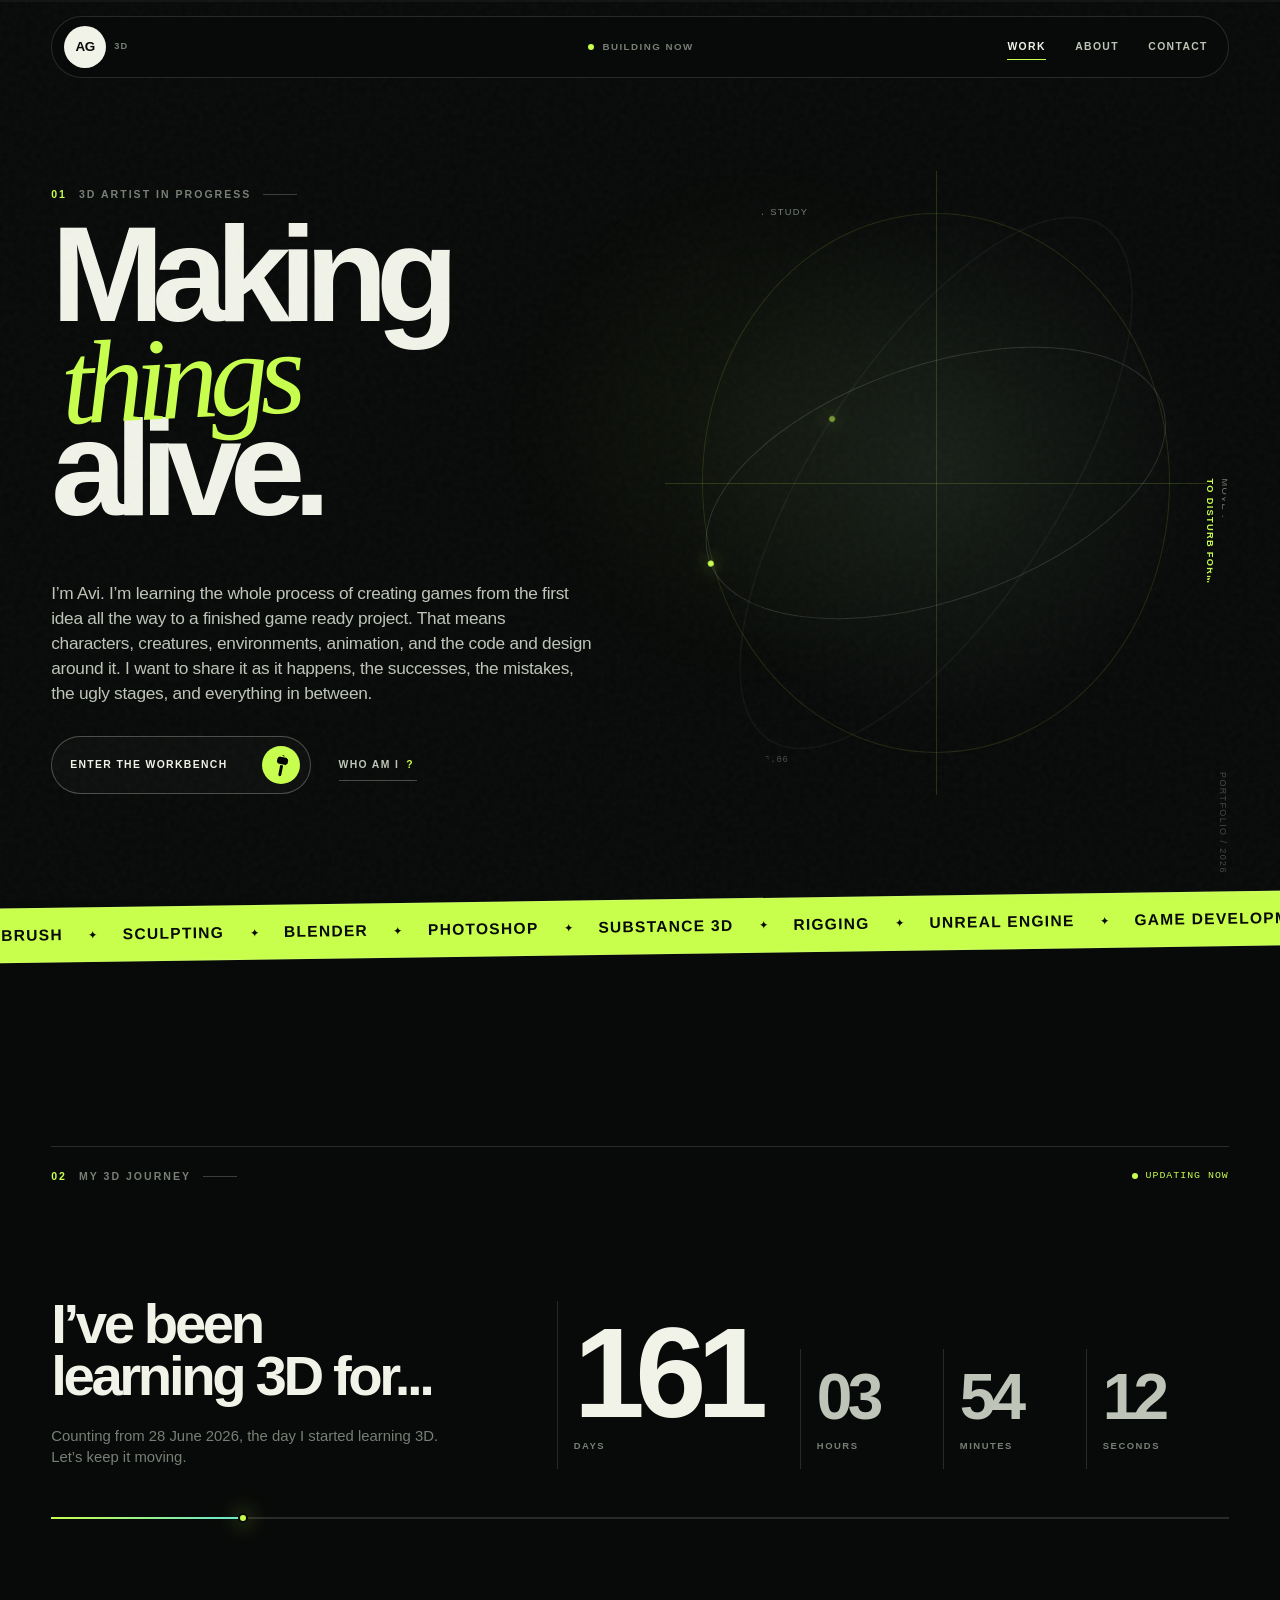
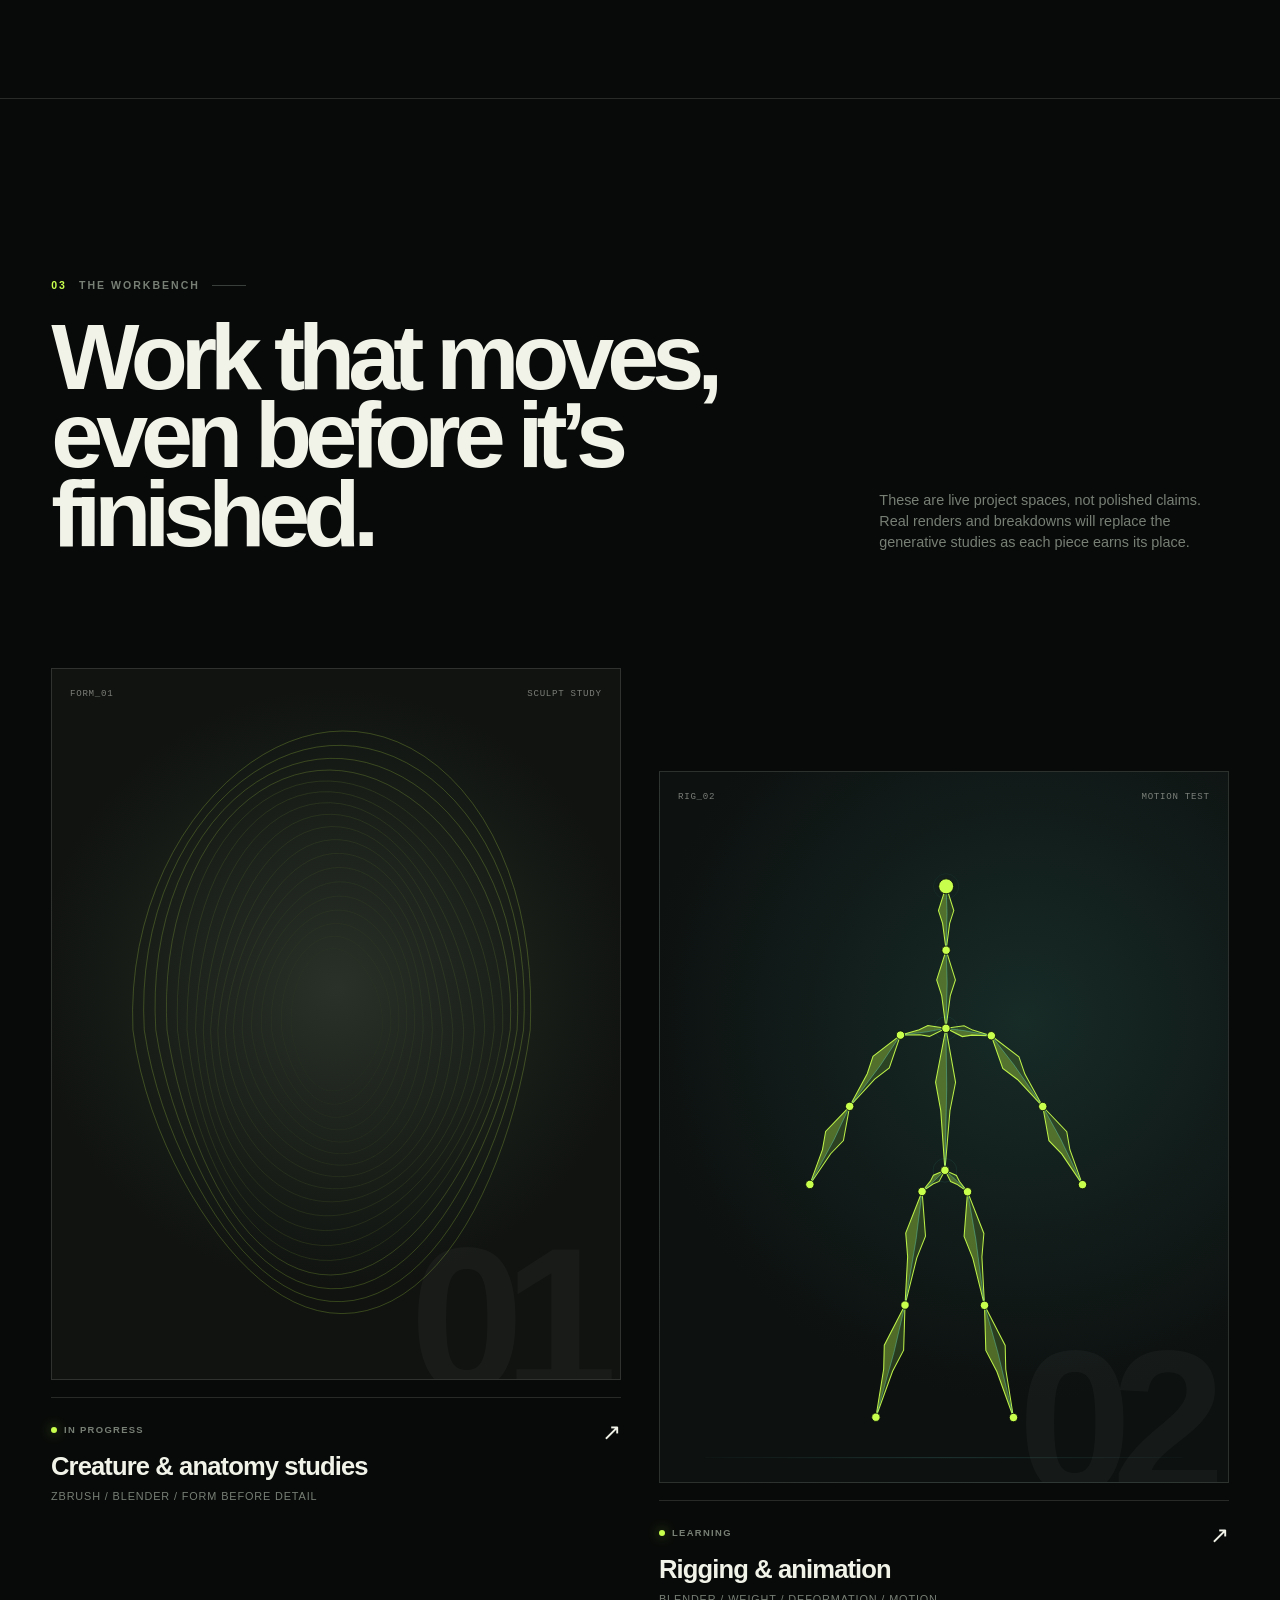
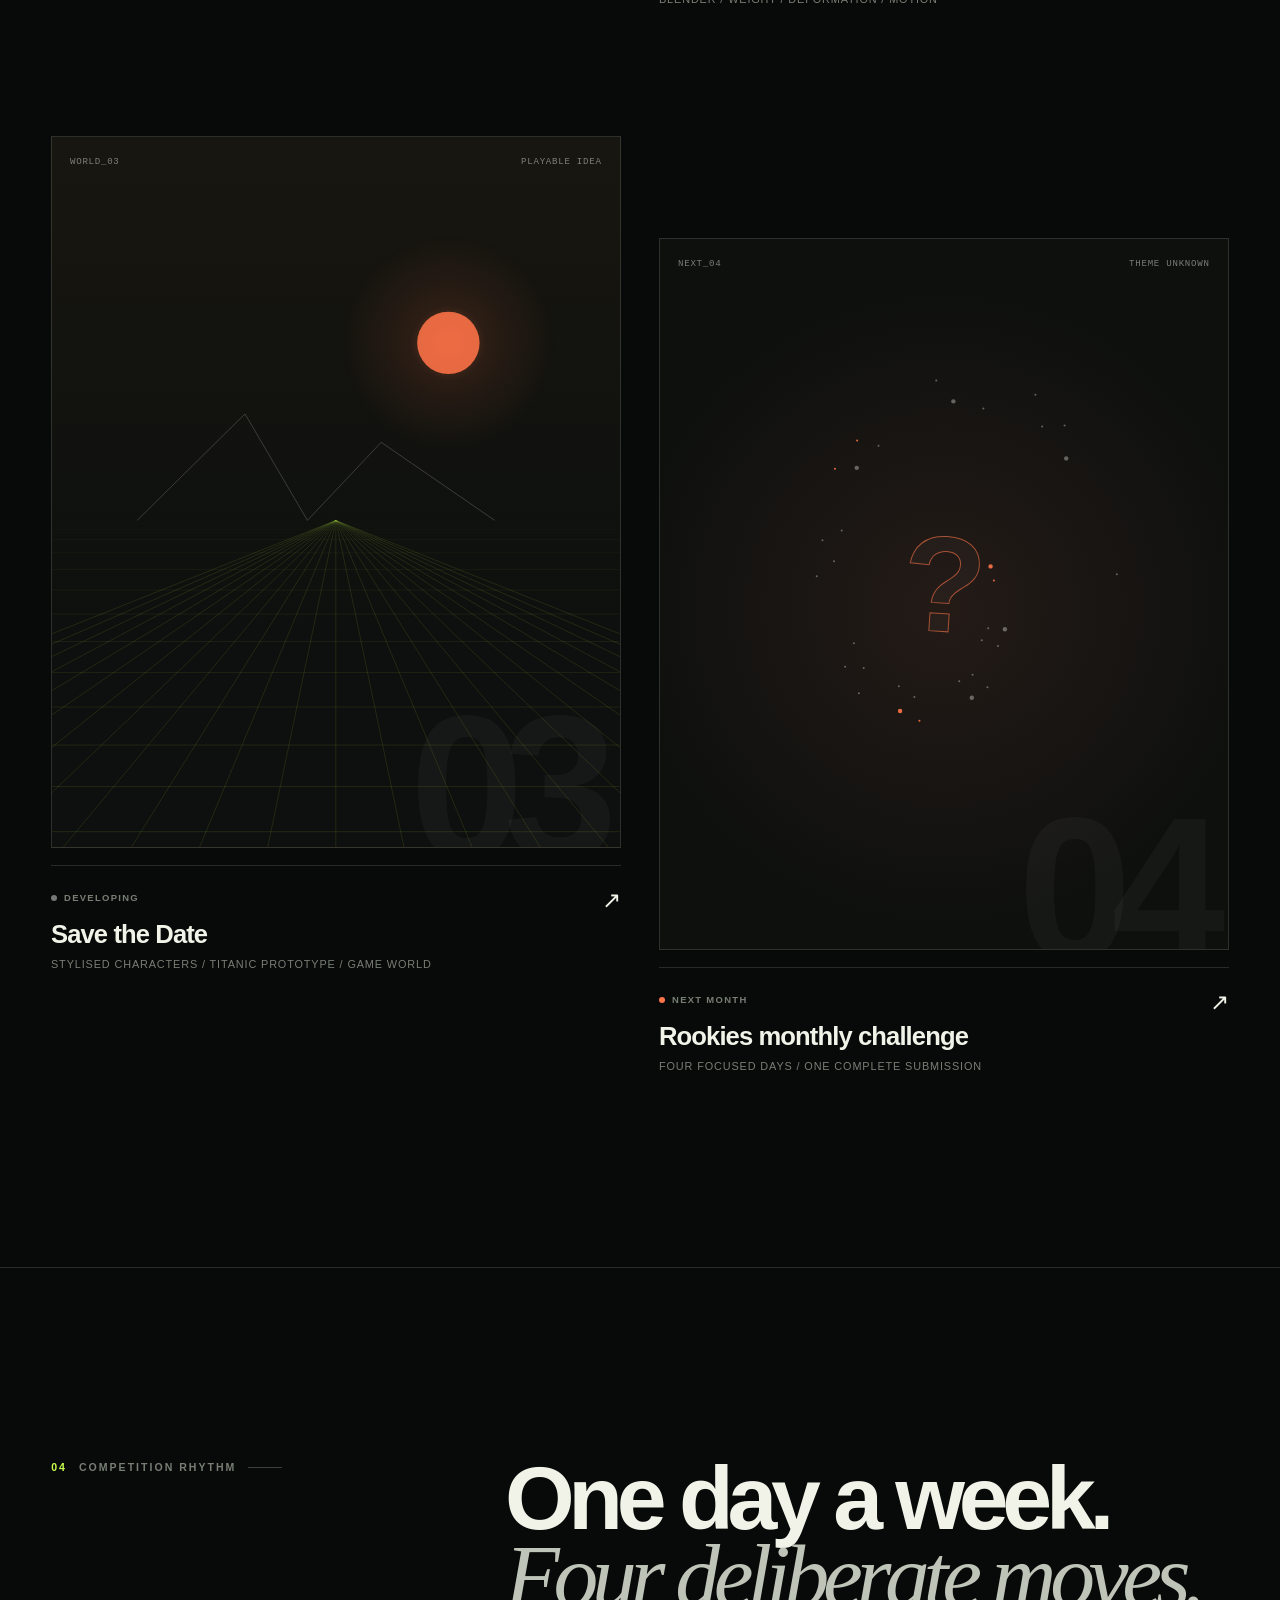
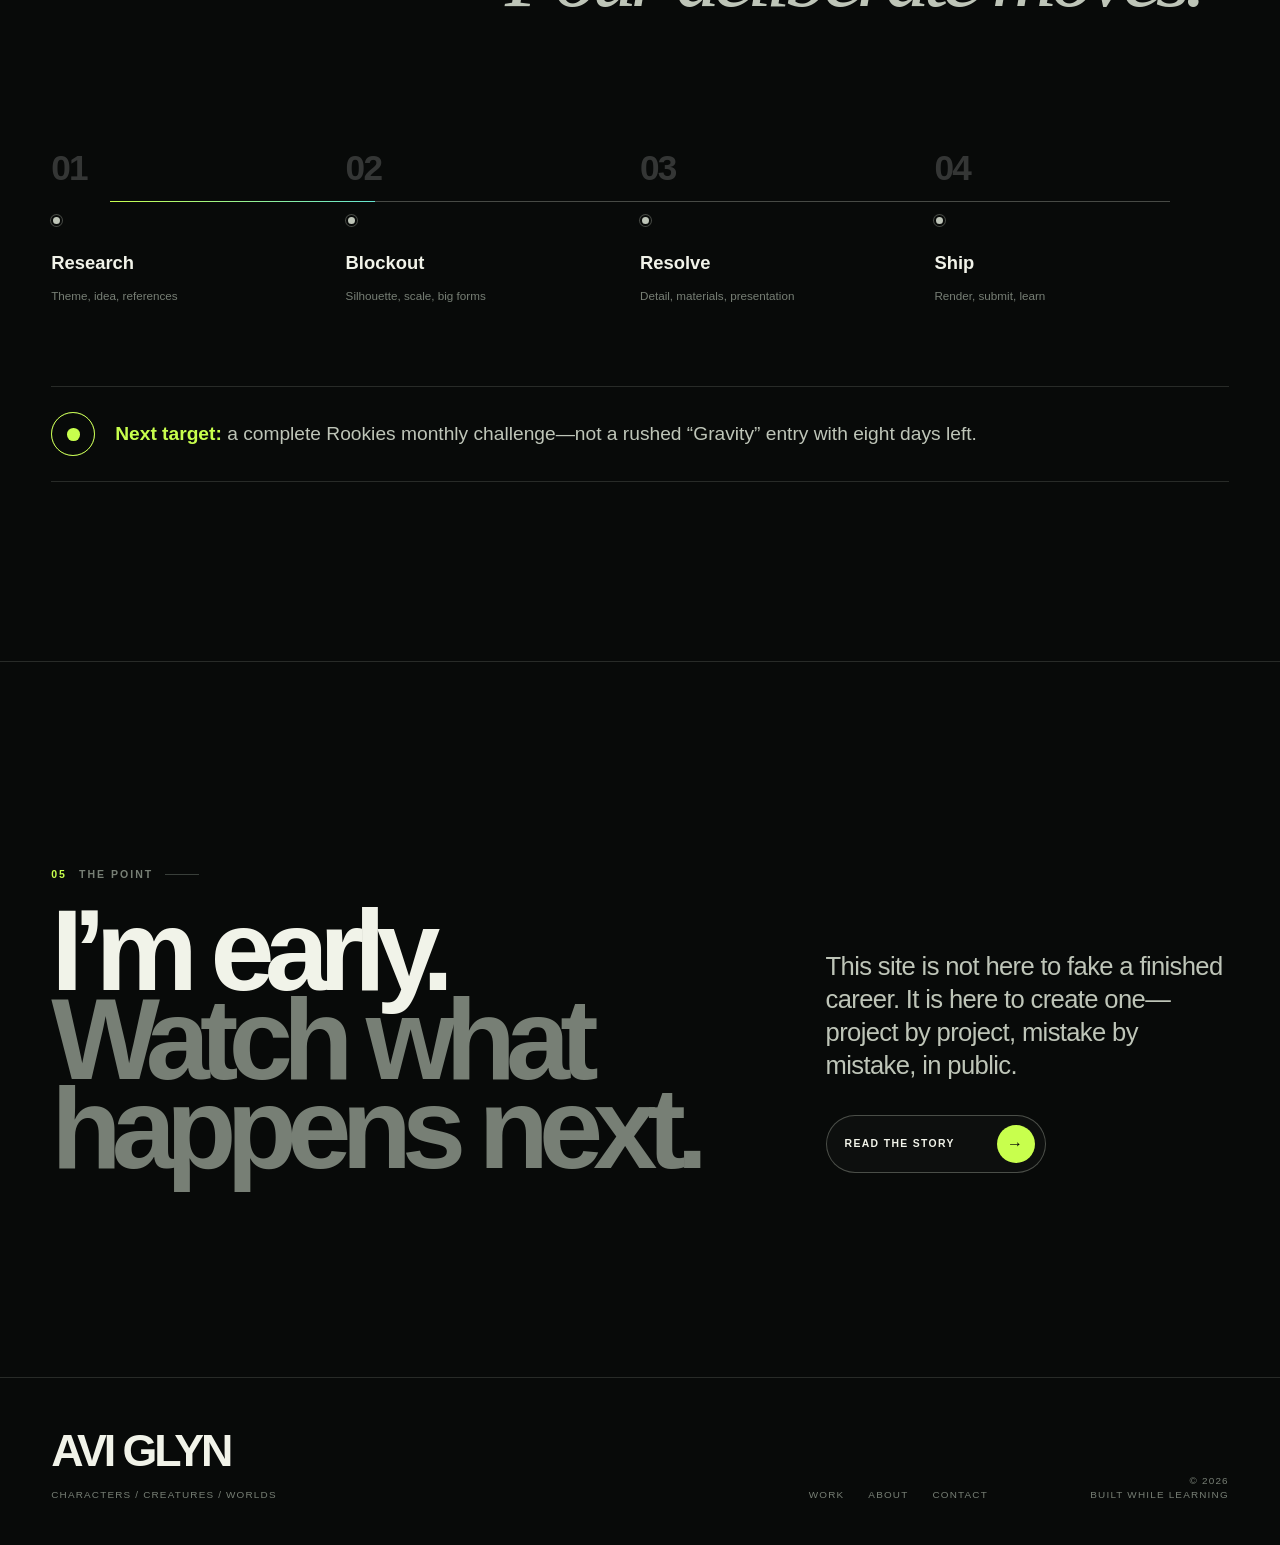
==== index.html @ 709447f2 "Update 3D journey section copy" ====
<!DOCTYPE html>
<html lang="en">
<head>
  <meta charset="UTF-8">
  <meta name="viewport" content="width=device-width, initial-scale=1.0">
  <meta name="theme-color" content="#080a09">
  <meta name="description" content="Avi Glyn is learning 3D character and creature art in public. Follow the work, experiments and progress.">
  <title>Avi Glyn — 3D Artist in Progress</title>
  <link rel="stylesheet" href="/style.css?v=20260816-2347">
  <link rel="stylesheet" href="/home-motion.css?v=20260817-0107">
  <link rel="stylesheet" href="/hero-copy-preview.css?v=20260817-1126">
</head>
<body data-page="home">
  <a class="skip-link" href="#main">Skip to content</a>
  <div class="scroll-progress" aria-hidden="true"><span data-scroll-progress></span></div>
  <div class="cursor-aura" data-cursor-aura aria-hidden="true"></div>

  <header class="site-header" data-header>
    <a class="brand" href="index.html" aria-label="Avi Glyn home">
      <span>AG</span><small>3D</small>
    </a>
    <div class="header-status" aria-label="Current status">
      <i></i><span>Building now</span>
    </div>
    <nav class="site-nav" aria-label="Main navigation">
      <a class="is-current" href="#work">Work</a>
      <a href="about.html">About</a>
      <a href="contact.html">Contact</a>
    </nav>
  </header>

  <main id="main">
    <section class="hero section-shell">
      <div class="hero-copy reveal">
        <p class="eyebrow"><span>01</span> 3D artist in progress</p>
        <h1>Making<br><em>things</em><br>alive.</h1>
        <p class="hero-intro">I’m Avi. I’m learning the whole process of creating games from the first idea all the way to a finished game ready project. That means characters, creatures, environments, animation, and the code and design around it. I want to share it as it happens, the successes, the mistakes, the ugly stages, and everything in between.</p>
        <div class="hero-actions">
          <a class="action-button magnetic hero-workbench" href="#work"><span class="hero-workbench-label">Enter the workbench</span><b class="hero-hammer" aria-hidden="true"><i class="hero-hammer-glyph"></i></b></a>
          <a class="text-link hero-who" href="about.html">Who am I<span class="hero-question" aria-hidden="true">?</span></a>
        </div>
      </div>

      <div class="sculpture-stage reveal" data-sculpture-stage>
        <canvas class="sculpture-canvas" data-head-canvas aria-label="Interactive particle sculpture of a human head"></canvas>
        <div class="stage-reticle" aria-hidden="true"></div>
        <div class="stage-orbit orbit-one" aria-hidden="true"></div>
        <div class="stage-orbit orbit-two" aria-hidden="true"></div>
        <div class="stage-label stage-label-top"><span>Digital clay study</span><b>01—LIVE</b></div>
        <div class="stage-label stage-label-side"><span>Move pointer</span><b>to disturb form</b></div>
        <div class="stage-coordinate" aria-hidden="true">X 08.16 / Y 26.06</div>
      </div>

      <div class="hero-index" aria-hidden="true">PORTFOLIO / 2026</div>
    </section>

    <div class="kinetic-strip" aria-label="Current creative tools">
      <div class="kinetic-track">
        <span>ZBRUSH</span><i>✦</i><span>SCULPTING</span><i>✦</i><span>BLENDER</span><i>✦</i><span>PHOTOSHOP</span><i>✦</i><span>SUBSTANCE 3D</span><i>✦</i><span>RIGGING</span><i>✦</i><span>UNREAL ENGINE</span><i>✦</i><span>GAME DEVELOPMENT</span><i>✦</i><span>CREATURES</span><i>✦</i><span>MARMOSET</span><i>✦</i><span>CHARACTERS</span><i>✦</i><span>ANIMATION</span><i>✦</i>
        <span aria-hidden="true">ZBRUSH</span><i aria-hidden="true">✦</i><span aria-hidden="true">SCULPTING</span><i aria-hidden="true">✦</i><span aria-hidden="true">BLENDER</span><i aria-hidden="true">✦</i><span aria-hidden="true">PHOTOSHOP</span><i aria-hidden="true">✦</i><span aria-hidden="true">SUBSTANCE 3D</span><i aria-hidden="true">✦</i><span aria-hidden="true">RIGGING</span><i aria-hidden="true">✦</i><span aria-hidden="true">UNREAL ENGINE</span><i aria-hidden="true">✦</i><span aria-hidden="true">GAME DEVELOPMENT</span><i aria-hidden="true">✦</i><span aria-hidden="true">CREATURES</span><i aria-hidden="true">✦</i><span aria-hidden="true">MARMOSET</span><i aria-hidden="true">✦</i><span aria-hidden="true">CHARACTERS</span><i aria-hidden="true">✦</i><span aria-hidden="true">ANIMATION</span><i aria-hidden="true">✦</i>
      </div>
    </div>

    <section class="live-log section-shell reveal" aria-labelledby="live-log-title">
      <div class="live-log-heading">
        <p class="eyebrow"><span>02</span> My 3D journey</p>
        <div class="live-chip"><i></i> Updating now</div>
      </div>
      <div class="counter-wrap">
        <div class="counter-intro">
          <h2 id="live-log-title">I’ve been learning 3D for...</h2>
          <p>Counting from 28 June 2026, the day I started learning 3D. Let’s keep it moving.</p>
        </div>
        <div class="live-counter" data-live-counter role="timer" aria-live="off">
          <div class="counter-unit counter-primary"><strong data-counter="days">000</strong><span>Days</span></div>
          <div class="counter-unit"><strong data-counter="hours">00</strong><span>Hours</span></div>
          <div class="counter-unit"><strong data-counter="minutes">00</strong><span>Minutes</span></div>
          <div class="counter-unit"><strong data-counter="seconds">00</strong><span>Seconds</span></div>
        </div>
      </div>
      <div class="counter-track" aria-hidden="true"><span data-day-progress></span><i data-progress-marker></i></div>
    </section>

    <section id="work" class="work section-shell">
      <div class="section-heading reveal">
        <div>
          <p class="eyebrow"><span>03</span> The workbench</p>
          <h2>Work that moves,<br>even before it’s finished.</h2>
        </div>
        <p>These are live project spaces, not polished claims. Real renders and breakdowns will replace the generative studies as each piece earns its place.</p>
      </div>

      <div class="project-grid">
        <article class="project-card reveal tilt-card" data-tilt>
          <div class="project-visual visual-anatomy">
            <canvas data-project-canvas="anatomy" aria-hidden="true"></canvas>
            <div class="visual-hud"><span>FORM_01</span><span>SCULPT STUDY</span></div>
            <span class="visual-number">01</span>
          </div>
          <div class="project-meta">
            <div><span class="status status-live">In progress</span><h3>Creature & anatomy studies</h3><p>ZBrush / Blender / Form before detail</p></div>
            <span class="project-arrow" aria-hidden="true">↗</span>
          </div>
        </article>

        <article class="project-card reveal tilt-card" data-tilt>
          <div class="project-visual visual-rig">
            <canvas data-rig-ragdoll aria-hidden="true"></canvas>
            <div class="visual-hud"><span>RIG_02</span><span>MOTION TEST</span></div>
            <span class="visual-number">02</span>
          </div>
          <div class="project-meta">
            <div><span class="status status-live">Learning</span><h3>Rigging & animation</h3><p>Blender / Weight / Deformation / Motion</p></div>
            <span class="project-arrow" aria-hidden="true">↗</span>
          </div>
        </article>

        <article class="project-card reveal tilt-card" data-tilt>
          <div class="project-visual visual-world">
            <canvas data-project-canvas="world" aria-hidden="true"></canvas>
            <div class="visual-hud"><span>WORLD_03</span><span>PLAYABLE IDEA</span></div>
            <span class="visual-number">03</span>
          </div>
          <div class="project-meta">
            <div><span class="status">Developing</span><h3>Save the Date</h3><p>Stylised characters / Titanic prototype / Game world</p></div>
            <span class="project-arrow" aria-hidden="true">↗</span>
          </div>
        </article>

        <article class="project-card reveal tilt-card" data-tilt>
          <div class="project-visual visual-next">
            <canvas data-project-canvas="next" aria-hidden="true"></canvas>
            <div class="visual-hud"><span>NEXT_04</span><span>THEME UNKNOWN</span></div>
            <span class="visual-number">04</span>
          </div>
          <div class="project-meta">
            <div><span class="status status-waiting">Next month</span><h3>Rookies monthly challenge</h3><p>Four focused days / One complete submission</p></div>
            <span class="project-arrow" aria-hidden="true">↗</span>
          </div>
        </article>
      </div>
    </section>

    <section class="challenge section-shell">
      <div class="challenge-head reveal">
        <p class="eyebrow"><span>04</span> Competition rhythm</p>
        <h2>One day a week.<br><em>Four deliberate moves.</em></h2>
      </div>
      <div class="challenge-route reveal">
        <div class="route-line" aria-hidden="true"><span></span></div>
        <article><b>01</b><i></i><p>Research</p><small>Theme, idea, references</small></article>
        <article><b>02</b><i></i><p>Blockout</p><small>Silhouette, scale, big forms</small></article>
        <article><b>03</b><i></i><p>Resolve</p><small>Detail, materials, presentation</small></article>
        <article><b>04</b><i></i><p>Ship</p><small>Render, submit, learn</small></article>
      </div>
      <div class="challenge-note reveal">
        <span class="signal-mark" aria-hidden="true"></span>
        <p><strong>Next target:</strong> a complete Rookies monthly challenge—not a rushed “Gravity” entry with eight days left.</p>
      </div>
    </section>

    <section class="manifesto section-shell reveal">
      <p class="eyebrow"><span>05</span> The point</p>
      <div class="manifesto-grid">
        <h2>I’m early.<br><span>Watch what happens next.</span></h2>
        <div>
          <p>This site is not here to fake a finished career. It is here to create one—project by project, mistake by mistake, in public.</p>
          <a class="action-button magnetic" href="about.html"><span>Read the story</span><b aria-hidden="true">→</b></a>
        </div>
      </div>
    </section>
  </main>

  <footer class="site-footer section-shell">
    <div><a class="footer-brand" href="#main">AVI GLYN</a><p>Characters / Creatures / Worlds</p></div>
    <div class="footer-links"><a href="#work">Work</a><a href="about.html">About</a><a href="contact.html">Contact</a></div>
    <p class="footer-meta">© <span id="year"></span><br>Built while learning</p>
  </footer>

  <script>
    // main.js previously froze its canvas animations whenever the operating system
    // reported reduced motion. For this portfolio homepage, run the ambient workbench
    // motion consistently, then immediately restore the browser's real preference so
    // the standalone Three.js head remains completely untouched.
    (() => {
      const realMatchMedia = window.matchMedia.bind(window);
      window.__aviglynRealMatchMedia = realMatchMedia;
      window.matchMedia = (query) => {
        if (query === '(prefers-reduced-motion: reduce)') {
          return {
            matches: false,
            media: query,
            onchange: null,
            addListener() {},
            removeListener() {},
            addEventListener() {},
            removeEventListener() {},
            dispatchEvent() { return false; }
          };
        }
        return realMatchMedia(query);
      };
    })();
  </script>
  <script src="/main.js?v=20260817-0107"></script>
  <script>
    if (window.__aviglynRealMatchMedia) {
      window.matchMedia = window.__aviglynRealMatchMedia;
      delete window.__aviglynRealMatchMedia;
    }
  </script>
  <script src="/rig-ragdoll.js?v=20260817-0138"></script>
  <script type="module" src="/hero-head.js?v=20260817-0026"></script>
</body>
</html>
---- style.css ----
:root {
  --bg: #080a09;
  --bg-soft: #0d100e;
  --panel: #111512;
  --panel-bright: #161b17;
  --text: #f1f3e9;
  --soft: #bec5b8;
  --muted: #777f75;
  --line: rgba(232, 240, 222, .14);
  --line-strong: rgba(232, 240, 222, .28);
  --acid: #c8ff4d;
  --orange: #ff7448;
  --cyan: #65e5d1;
  --max: 1540px;
  --pad: clamp(20px, 4vw, 68px);
  --ease: cubic-bezier(.16, 1, .3, 1);
}

* { box-sizing: border-box; }
html { scroll-behavior: smooth; }
body {
  margin: 0;
  overflow-x: hidden;
  background: var(--bg);
  color: var(--text);
  font-family: "Helvetica Neue", Helvetica, Arial, sans-serif;
  line-height: 1.45;
  cursor: default;
}
body::before {
  content: "";
  position: fixed;
  z-index: 40;
  inset: 0;
  pointer-events: none;
  opacity: .045;
  background-image: url("data:image/svg+xml,%3Csvg viewBox='0 0 180 180' xmlns='http://www.w3.org/2000/svg'%3E%3Cfilter id='n'%3E%3CfeTurbulence type='fractalNoise' baseFrequency='.9' numOctaves='4' stitchTiles='stitch'/%3E%3C/filter%3E%3Crect width='100%25' height='100%25' filter='url(%23n)' opacity='.75'/%3E%3C/svg%3E");
}
::selection { background: var(--acid); color: #071007; }
a { color: inherit; text-decoration: none; }
button, input, textarea { font: inherit; }
button { color: inherit; }
canvas { display: block; }

.skip-link {
  position: fixed;
  z-index: 100;
  top: 8px;
  left: 8px;
  padding: 10px 14px;
  background: var(--acid);
  color: #080a09;
  transform: translateY(-150%);
}
.skip-link:focus { transform: translateY(0); }

.section-shell { width: min(100%, var(--max)); margin-inline: auto; padding-inline: var(--pad); }
.scroll-progress { position: fixed; z-index: 80; inset: 0 0 auto; height: 2px; background: rgba(255,255,255,.04); }
.scroll-progress span { display: block; width: 100%; height: 100%; background: linear-gradient(90deg, var(--acid), var(--cyan)); transform: scaleX(0); transform-origin: left; }
.cursor-aura {
  position: fixed;
  z-index: 2;
  width: 340px;
  height: 340px;
  left: 0;
  top: 0;
  pointer-events: none;
  border-radius: 50%;
  background: radial-gradient(circle, rgba(200,255,77,.075), rgba(101,229,209,.018) 42%, transparent 70%);
  transform: translate3d(-50%, -50%, 0);
  opacity: 0;
  transition: opacity .4s ease;
}
body:hover .cursor-aura { opacity: 1; }

.site-header {
  position: fixed;
  z-index: 50;
  top: 16px;
  left: var(--pad);
  right: var(--pad);
  max-width: calc(var(--max) - var(--pad) * 2);
  margin-inline: auto;
  display: grid;
  grid-template-columns: 1fr auto 1fr;
  align-items: center;
  min-height: 62px;
  padding: 8px 10px 8px 12px;
  border: 1px solid var(--line);
  border-radius: 999px;
  background: rgba(8,10,9,.62);
  backdrop-filter: blur(18px) saturate(125%);
  transition: transform .45s var(--ease), background .3s ease, border-color .3s ease;
}
.site-header.is-scrolled { background: rgba(8,10,9,.87); border-color: var(--line-strong); }
.site-header.is-hidden { transform: translateY(-130%); }
.brand { display: flex; align-items: center; gap: 8px; width: max-content; font-size: .84rem; font-weight: 800; letter-spacing: -.02em; }
.brand span { display: grid; place-items: center; width: 42px; height: 42px; border-radius: 50%; background: var(--text); color: var(--bg); transition: transform .5s var(--ease), background .25s ease; }
.brand small { color: var(--muted); font-size: .58rem; letter-spacing: .13em; }
.brand:hover span { transform: rotate(-15deg); background: var(--acid); }
.header-status { display: flex; align-items: center; gap: 8px; color: var(--muted); font-size: .61rem; font-weight: 700; text-transform: uppercase; letter-spacing: .15em; }
.header-status i, .live-chip i, .response-note i { width: 6px; height: 6px; border-radius: 50%; background: var(--acid); box-shadow: 0 0 0 0 rgba(200,255,77,.5); animation: ping 2s infinite; }
.site-nav { display: flex; justify-content: flex-end; align-items: center; gap: clamp(13px, 2.3vw, 34px); padding-right: 10px; }
.site-nav a { position: relative; color: var(--soft); font-size: .65rem; font-weight: 700; text-transform: uppercase; letter-spacing: .13em; }
.site-nav a::after { content: ""; position: absolute; left: 0; right: 100%; bottom: -5px; height: 1px; background: var(--acid); transition: right .3s var(--ease); }
.site-nav a:hover::after, .site-nav a.is-current::after { right: 0; }
.site-nav a.is-current { color: var(--text); }

.eyebrow { display: flex; align-items: center; gap: 12px; margin: 0 0 24px; color: var(--muted); font-size: .66rem; font-weight: 700; text-transform: uppercase; letter-spacing: .19em; }
.eyebrow > span { color: var(--acid); }
.eyebrow::after { content: ""; width: 34px; height: 1px; background: currentColor; opacity: .45; }
em { color: var(--acid); font-family: Georgia, "Times New Roman", serif; font-weight: 400; }

.hero {
  position: relative;
  min-height: 100svh;
  display: grid;
  grid-template-columns: minmax(0, .96fr) minmax(440px, 1.04fr);
  gap: clamp(20px, 4vw, 70px);
  align-items: center;
  padding-top: 120px;
  padding-bottom: 54px;
}
.hero::before { content: ""; position: absolute; z-index: -1; top: 16%; left: 38%; width: 44vw; height: 44vw; border-radius: 50%; background: radial-gradient(circle, rgba(200,255,77,.06), transparent 63%); filter: blur(30px); }
.hero-copy { position: relative; z-index: 4; padding-top: 15px; }
.hero h1, .page-hero h1, .contact-title h1 {
  margin: 0;
  font-size: clamp(5.8rem, 10.6vw, 11.5rem);
  line-height: .71;
  letter-spacing: -.088em;
  font-weight: 760;
}
.hero h1 em { display: inline-block; margin-left: .08em; font-size: .87em; letter-spacing: -.075em; transform: rotate(-3deg); }
.hero-intro { max-width: 620px; margin: clamp(42px, 5vw, 72px) 0 30px; color: var(--soft); font-size: clamp(1rem, 1.35vw, 1.3rem); letter-spacing: -.015em; }
.hero-actions { display: flex; flex-wrap: wrap; align-items: center; gap: 18px 28px; }
.action-button {
  --mx: 0px;
  --my: 0px;
  display: inline-flex;
  align-items: center;
  justify-content: space-between;
  gap: 34px;
  min-width: 220px;
  padding: 9px 10px 9px 18px;
  border: 1px solid var(--line-strong);
  border-radius: 999px;
  background: rgba(255,255,255,.025);
  font-size: .65rem;
  font-weight: 700;
  text-transform: uppercase;
  letter-spacing: .13em;
  cursor: pointer;
  transform: translate(var(--mx), var(--my));
  transition: background .25s ease, border-color .25s ease, color .25s ease, transform .2s ease;
}
.action-button b { display: grid; place-items: center; width: 38px; height: 38px; border-radius: 50%; background: var(--acid); color: var(--bg); font-size: 1rem; transition: transform .4s var(--ease); }
.action-button:hover { background: var(--text); border-color: var(--text); color: var(--bg); }
.action-button:hover b { transform: rotate(45deg); }
.text-link { padding: 8px 0; border-bottom: 1px solid var(--line-strong); color: var(--soft); font-size: .65rem; font-weight: 700; text-transform: uppercase; letter-spacing: .13em; transition: color .2s ease, border-color .2s ease; }
.text-link span { margin-left: 8px; color: var(--acid); }
.text-link:hover { color: var(--text); border-color: var(--acid); }

.sculpture-stage { position: relative; min-height: min(75vh, 790px); isolation: isolate; overflow: hidden; border-radius: 48% 52% 46% 54% / 55% 43% 57% 45%; background: radial-gradient(circle at 50% 47%, rgba(25,32,25,.95), rgba(9,11,10,.15) 56%, transparent 70%); }
.sculpture-canvas { position: absolute; inset: 0; width: 100%; height: 100%; z-index: 2; }
.stage-reticle { position: absolute; z-index: 1; inset: 10%; border: 1px solid rgba(200,255,77,.12); border-radius: 50%; }
.stage-reticle::before, .stage-reticle::after { content: ""; position: absolute; background: rgba(200,255,77,.16); }
.stage-reticle::before { top: 50%; left: -8%; right: -8%; height: 1px; }
.stage-reticle::after { left: 50%; top: -8%; bottom: -8%; width: 1px; }
.stage-orbit { position: absolute; z-index: 1; left: 50%; top: 50%; border: 1px solid var(--line); border-radius: 50%; transform-style: preserve-3d; }
.orbit-one { width: 82%; height: 35%; transform: translate(-50%,-50%) rotate(-19deg); animation: orbitPulse 7s ease-in-out infinite; }
.orbit-two { width: 42%; height: 91%; transform: translate(-50%,-50%) rotate(33deg); opacity: .55; animation: orbitPulse 9s ease-in-out -2s infinite reverse; }
.stage-orbit::after { content: ""; position: absolute; top: 50%; left: -3px; width: 6px; height: 6px; border-radius: 50%; background: var(--acid); box-shadow: 0 0 18px var(--acid); }
.stage-label { position: absolute; z-index: 4; display: flex; justify-content: space-between; gap: 18px; color: var(--muted); font-size: .58rem; text-transform: uppercase; letter-spacing: .14em; }
.stage-label b { color: var(--acid); font-weight: 700; }
.stage-label-top { top: 9%; left: 8%; right: 8%; }
.stage-label-side { right: 2%; top: 55%; flex-direction: column; gap: 2px; transform: rotate(90deg) translateX(50%); transform-origin: right; }
.stage-coordinate { position: absolute; z-index: 4; left: 7%; bottom: 8%; color: rgba(255,255,255,.28); font-family: monospace; font-size: .55rem; letter-spacing: .1em; }
.hero-index { position: absolute; right: var(--pad); bottom: 26px; color: rgba(255,255,255,.25); font-size: .56rem; letter-spacing: .16em; writing-mode: vertical-rl; }

.kinetic-strip { overflow: hidden; border-top: 1px solid var(--line); border-bottom: 1px solid var(--line); background: var(--acid); color: var(--bg); transform: rotate(-.8deg) scale(1.015); }
.kinetic-track { width: max-content; display: flex; align-items: center; gap: 25px; padding: 15px 0; animation: marquee 28s linear infinite; }
.kinetic-track span { font-size: clamp(.78rem, 1.2vw, 1.05rem); font-weight: 850; letter-spacing: .08em; }
.kinetic-track i { font-style: normal; font-size: .7rem; }

.live-log { padding-top: clamp(120px, 15vw, 220px); padding-bottom: clamp(105px, 14vw, 200px); }
.live-log-heading { display: flex; justify-content: space-between; align-items: start; border-top: 1px solid var(--line); padding-top: 22px; }
.live-chip { display: flex; align-items: center; gap: 8px; color: var(--acid); font-family: monospace; font-size: .62rem; text-transform: uppercase; letter-spacing: .1em; }
.counter-wrap { display: grid; grid-template-columns: .75fr 1.25fr; gap: clamp(45px, 8vw, 120px); align-items: end; margin-top: clamp(55px, 7vw, 100px); }
.counter-intro h2 { margin: 0 0 24px; font-size: clamp(2.4rem, 4.4vw, 5rem); line-height: .92; letter-spacing: -.06em; font-weight: 650; }
.counter-intro p { max-width: 480px; margin: 0; color: var(--muted); font-size: .93rem; }
.live-counter { display: grid; grid-template-columns: 1.7fr repeat(3, 1fr); align-items: end; }
.counter-unit { position: relative; min-width: 0; padding: 24px 16px 16px; border-left: 1px solid var(--line); }
.counter-unit strong { display: block; overflow: hidden; color: var(--soft); font-family: "Arial Narrow", sans-serif; font-size: clamp(2.6rem, 5vw, 6rem); line-height: .75; letter-spacing: -.075em; font-variant-numeric: tabular-nums; transition: color .2s ease, transform .35s var(--ease); }
.counter-unit strong.tick { color: var(--acid); transform: translateY(-3px); }
.counter-primary strong { color: var(--text); font-size: clamp(5.2rem, 10vw, 11rem); }
.counter-unit span { display: block; margin-top: 18px; color: var(--muted); font-size: .59rem; font-weight: 700; text-transform: uppercase; letter-spacing: .16em; }
.counter-track { position: relative; height: 2px; margin-top: 48px; background: var(--line); }
.counter-track span { display: block; height: 100%; width: 0; background: linear-gradient(90deg, var(--acid), var(--cyan)); }
.counter-track i { position: absolute; top: 50%; left: 0; width: 10px; height: 10px; border: 2px solid var(--bg); border-radius: 50%; background: var(--acid); box-shadow: 0 0 20px rgba(200,255,77,.65); transform: translate(-50%,-50%); }

.work { padding-top: clamp(110px, 14vw, 210px); padding-bottom: clamp(120px, 15vw, 230px); border-top: 1px solid var(--line); }
.section-heading { display: grid; grid-template-columns: 1.35fr .65fr; gap: 8vw; align-items: end; margin-bottom: clamp(65px, 9vw, 135px); }
.section-heading h2 { margin: 0; font-size: clamp(3.4rem, 7.3vw, 8.5rem); line-height: .84; letter-spacing: -.075em; font-weight: 690; }
.section-heading > p { max-width: 420px; margin: 0; color: var(--muted); font-size: .9rem; }
.project-grid { display: grid; grid-template-columns: repeat(2, minmax(0, 1fr)); gap: clamp(70px, 10vw, 155px) clamp(18px, 3vw, 48px); }
.project-card { position: relative; transform-style: preserve-3d; will-change: transform; transition: transform .45s var(--ease); }
.project-card:nth-child(even) { margin-top: clamp(55px, 8vw, 125px); }
.project-visual { position: relative; aspect-ratio: 4 / 5; overflow: hidden; border: 1px solid var(--line); background: var(--panel); transform: translateZ(0); }
.project-visual::before { content: ""; position: absolute; z-index: 2; inset: 0; pointer-events: none; background: linear-gradient(110deg, transparent 25%, rgba(255,255,255,.055) 45%, transparent 60%); transform: translateX(-100%); transition: transform 1s var(--ease); }
.project-card:hover .project-visual::before { transform: translateX(100%); }
.project-visual canvas { position: absolute; inset: 0; width: 100%; height: 100%; }
.visual-anatomy { background: radial-gradient(circle at 50% 45%, #293128, #101310 62%); }
.visual-rig { background: radial-gradient(circle at 64% 35%, #172b27, #0d1110 65%); }
.visual-world { background: linear-gradient(#181610, #0d100e 70%); }
.visual-next { background: radial-gradient(circle at 50% 52%, #241b17, #0e100e 68%); }
.visual-hud { position: absolute; z-index: 3; top: 18px; left: 18px; right: 18px; display: flex; justify-content: space-between; color: rgba(241,243,233,.48); font-family: monospace; font-size: .57rem; letter-spacing: .08em; }
.visual-number { position: absolute; z-index: 1; right: 4%; bottom: -6%; color: rgba(255,255,255,.035); font-size: clamp(8rem, 16vw, 17rem); font-weight: 850; line-height: 1; letter-spacing: -.1em; }
.project-meta { display: flex; justify-content: space-between; gap: 25px; margin-top: 17px; padding-top: 18px; border-top: 1px solid var(--line); transform: translateZ(20px); }
.project-meta h3 { margin: 9px 0 4px; font-size: clamp(1.3rem, 2vw, 2rem); font-weight: 550; letter-spacing: -.035em; }
.project-meta p { margin: 0; color: var(--muted); font-size: .68rem; text-transform: uppercase; letter-spacing: .08em; }
.project-arrow { font-size: 1.45rem; transition: transform .4s var(--ease), color .2s ease; }
.project-card:hover .project-arrow { color: var(--acid); transform: translate(7px,-7px) rotate(6deg); }
.status { display: inline-flex; align-items: center; gap: 7px; color: var(--muted); font-size: .59rem; font-weight: 700; text-transform: uppercase; letter-spacing: .14em; }
.status::before { content: ""; width: 6px; height: 6px; border-radius: 50%; background: #777; }
.status-live::before { background: var(--acid); box-shadow: 0 0 12px rgba(200,255,77,.5); animation: ping 2s infinite; }
.status-waiting::before { background: var(--orange); }

.challenge { padding-top: clamp(110px, 15vw, 220px); padding-bottom: clamp(110px, 14vw, 210px); border-top: 1px solid var(--line); }
.challenge-head { display: grid; grid-template-columns: .35fr .65fr; gap: 5vw; align-items: start; }
.challenge-head h2 { margin: 0; font-size: clamp(3.3rem, 7vw, 8rem); line-height: .86; letter-spacing: -.07em; font-weight: 670; }
.challenge-head h2 em { color: var(--soft); }
.challenge-route { position: relative; display: grid; grid-template-columns: repeat(4,1fr); margin-top: clamp(70px, 10vw, 150px); }
.route-line { position: absolute; top: 59px; left: 5%; right: 5%; height: 1px; background: var(--line-strong); }
.route-line span { display: block; width: 25%; height: 100%; background: linear-gradient(90deg,var(--acid),var(--cyan)); animation: routeScan 4s ease-in-out infinite; }
.challenge-route article { position: relative; z-index: 1; padding-right: 24px; }
.challenge-route b { display: block; margin-bottom: 22px; color: rgba(255,255,255,.18); font-size: 2.2rem; letter-spacing: -.05em; }
.challenge-route i { display: block; width: 11px; height: 11px; margin-bottom: 24px; border: 2px solid var(--bg); border-radius: 50%; background: var(--soft); box-shadow: 0 0 0 1px var(--line-strong); transition: transform .3s ease, background .3s ease; }
.challenge-route article:hover i { background: var(--acid); transform: scale(1.5); }
.challenge-route p { margin: 0 0 6px; font-size: 1.15rem; font-weight: 600; }
.challenge-route small { color: var(--muted); font-size: .73rem; }
.challenge-note { display: flex; align-items: center; gap: 20px; margin-top: 80px; padding: 25px 0; border-top: 1px solid var(--line); border-bottom: 1px solid var(--line); }
.challenge-note p { margin: 0; color: var(--soft); font-size: clamp(1rem,1.5vw,1.35rem); }
.challenge-note strong { color: var(--acid); font-weight: 550; }
.signal-mark { position: relative; flex: 0 0 auto; width: 44px; height: 44px; border: 1px solid var(--line-strong); border-radius: 50%; }
.signal-mark::before, .signal-mark::after { content: ""; position: absolute; inset: 35%; border-radius: 50%; background: var(--acid); }
.signal-mark::after { inset: -1px; border: 1px solid var(--acid); background: transparent; animation: signal 2s ease-out infinite; }

.manifesto { padding-top: clamp(120px, 16vw, 250px); padding-bottom: clamp(120px, 16vw, 250px); border-top: 1px solid var(--line); }
.manifesto-grid { display: grid; grid-template-columns: 1.25fr .75fr; gap: 8vw; align-items: end; }
.manifesto h2 { margin: 0; font-size: clamp(4rem, 9vw, 10rem); line-height: .77; letter-spacing: -.085em; font-weight: 730; }
.manifesto h2 span { color: var(--muted); }
.manifesto-grid > div p { max-width: 480px; margin: 0 0 32px; color: var(--soft); font-size: clamp(1.15rem, 2vw, 1.8rem); line-height: 1.3; letter-spacing: -.025em; }

.site-footer { display: grid; grid-template-columns: 1fr auto auto; gap: clamp(30px,8vw,120px); align-items: end; padding-top: 40px; padding-bottom: 42px; border-top: 1px solid var(--line); color: var(--muted); font-size: .62rem; text-transform: uppercase; letter-spacing: .12em; }
.footer-brand { color: var(--text); font-size: clamp(1.8rem,3.5vw,3.8rem); font-weight: 800; letter-spacing: -.07em; }
.site-footer p { margin: 5px 0 0; }
.footer-links { display: flex; gap: 24px; }
.footer-links a { transition: color .2s ease; }
.footer-links a:hover { color: var(--acid); }
.footer-meta { text-align: right; }

/* Inner pages */
.page-main { padding-top: 1px; }
.page-hero { min-height: 100svh; display: flex; flex-direction: column; justify-content: space-between; padding-top: clamp(165px,18vw,230px); padding-bottom: 70px; }
.page-hero h1 { font-size: clamp(5.5rem, 11vw, 12rem); }
.page-hero h1 em { color: var(--soft); }
.page-hero-bottom { display: grid; grid-template-columns: 1fr auto; gap: 60px; align-items: end; margin-top: 80px; }
.page-hero-bottom > p { max-width: 920px; margin: 0; color: var(--soft); font-size: clamp(1.4rem,3vw,3rem); line-height: 1.18; letter-spacing: -.04em; }
.mini-live { display: grid; grid-template-columns: auto auto; column-gap: 12px; align-items: end; min-width: 220px; padding-top: 14px; border-top: 1px solid var(--line-strong); }
.mini-live i { grid-row: 1 / span 2; align-self: start; width: 7px; height: 7px; margin-top: 8px; border-radius: 50%; background: var(--acid); animation: ping 2s infinite; }
.mini-live strong { color: var(--acid); font-size: clamp(3.7rem,7vw,7.5rem); line-height: .78; letter-spacing: -.08em; font-variant-numeric: tabular-nums; }
.mini-live span { color: var(--muted); font-size: .6rem; text-transform: uppercase; letter-spacing: .13em; }

.beliefs { padding-top: clamp(100px,13vw,190px); padding-bottom: clamp(110px,15vw,220px); border-top: 1px solid var(--line); }
.belief-stack { border-top: 1px solid var(--line); }
.belief-stack article { display: grid; grid-template-columns: .15fr .52fr .33fr; gap: 35px; align-items: center; padding: clamp(28px,4vw,58px) 0; border-bottom: 1px solid var(--line); transition: padding-left .5s var(--ease), background .3s ease; }
.belief-stack article:hover { padding-left: 24px; background: linear-gradient(90deg,rgba(200,255,77,.045),transparent 70%); }
.belief-stack article > span { color: var(--acid); font-family: monospace; font-size: .7rem; }
.belief-stack h2 { margin: 0; font-size: clamp(2.2rem,5vw,5.5rem); line-height: .9; letter-spacing: -.06em; font-weight: 620; }
.belief-stack p { margin: 0; color: var(--muted); }

.focus-section { padding-top: clamp(110px,14vw,210px); padding-bottom: clamp(110px,15vw,220px); border-top: 1px solid var(--line); }
.focus-orbit { position: relative; min-height: 720px; margin-top: 50px; border: 1px solid var(--line); border-radius: 50%; }
.focus-orbit::before, .focus-orbit::after { content: ""; position: absolute; left: 50%; top: 50%; border: 1px solid var(--line); border-radius: 50%; transform: translate(-50%,-50%); }
.focus-orbit::before { width: 65%; height: 65%; }
.focus-orbit::after { width: 34%; height: 34%; border-style: dashed; animation: rotate 28s linear infinite; }
.focus-core { position: absolute; z-index: 3; left: 50%; top: 50%; display: flex; flex-direction: column; align-items: center; transform: translate(-50%,-50%); }
.focus-core span, .focus-core small { color: var(--muted); font-size: .56rem; text-transform: uppercase; letter-spacing: .15em; }
.focus-core strong { color: var(--acid); font-size: clamp(3rem,7vw,7rem); line-height: .9; letter-spacing: -.08em; }
.focus-orbit article { --angle: calc(var(--i) * 90deg - 45deg); position: absolute; z-index: 4; left: calc(50% + 40% * cos(var(--angle))); top: calc(50% + 40% * sin(var(--angle))); display: flex; align-items: center; gap: 14px; min-width: 220px; padding: 13px; border: 1px solid var(--line); border-radius: 999px; background: rgba(8,10,9,.9); transform: translate(-50%,-50%); transition: border-color .3s ease, transform .3s var(--ease); }
.focus-orbit article:hover { border-color: var(--acid); transform: translate(-50%,-50%) scale(1.06); }
.focus-orbit article b { display: grid; place-items: center; flex: 0 0 auto; width: 48px; height: 48px; border-radius: 50%; background: var(--panel-bright); color: var(--acid); }
.focus-orbit h3 { margin: 0 0 2px; font-size: .92rem; }
.focus-orbit p { margin: 0; color: var(--muted); font-size: .65rem; text-transform: uppercase; letter-spacing: .08em; }

.timeline { padding-top: clamp(110px,15vw,220px); padding-bottom: clamp(110px,15vw,220px); border-top: 1px solid var(--line); }
.timeline-row { display: grid; grid-template-columns: .18fr 32px .82fr; gap: 22px; min-height: 170px; position: relative; }
.timeline-row time { padding-top: 5px; color: var(--acid); font-family: monospace; font-size: .7rem; text-transform: uppercase; }
.timeline-row i { position: relative; width: 11px; height: 11px; border-radius: 50%; background: var(--soft); box-shadow: 0 0 0 5px var(--bg), 0 0 0 6px var(--line); }
.timeline-row i::after { content: ""; position: absolute; z-index: -1; left: 5px; top: 11px; width: 1px; height: 160px; background: var(--line); }
.timeline-row:last-child i::after { display: none; }
.timeline-row h3 { margin: 0 0 10px; font-size: clamp(1.8rem,3vw,3.3rem); line-height: 1; letter-spacing: -.045em; font-weight: 570; }
.timeline-row p { max-width: 720px; margin: 0; color: var(--muted); }
.page-cta { padding-top: clamp(110px,15vw,220px); padding-bottom: clamp(110px,15vw,220px); border-top: 1px solid var(--line); }
.page-cta h2 { margin: 0 0 50px; font-size: clamp(4rem,9vw,10rem); line-height: .78; letter-spacing: -.08em; font-weight: 700; }
.page-cta h2 em { color: var(--soft); }

/* Contact */
.contact-hero { min-height: 94svh; display: grid; grid-template-columns: 1.1fr .9fr; gap: 5vw; align-items: center; padding-top: 130px; padding-bottom: 70px; }
.contact-title h1 { font-size: clamp(7rem,15vw,16rem); }
.contact-title h1 em { color: var(--acid); }
.contact-signal { display: flex; flex-direction: column; align-items: center; gap: 40px; }
.signal-rings { position: relative; width: min(38vw,520px); aspect-ratio: 1; display: grid; place-items: center; }
.signal-rings i { position: absolute; border: 1px solid var(--line-strong); border-radius: 50%; animation: signal 3.2s ease-out infinite; }
.signal-rings i:nth-child(1) { inset: 42%; animation-delay: 0s; }
.signal-rings i:nth-child(2) { inset: 27%; animation-delay: .65s; }
.signal-rings i:nth-child(3) { inset: 10%; animation-delay: 1.3s; }
.signal-rings b { width: 16px; height: 16px; border-radius: 50%; background: var(--acid); box-shadow: 0 0 35px var(--acid); animation: breathe 2s ease-in-out infinite; }
.contact-signal > span { color: var(--muted); font-family: monospace; font-size: .65rem; line-height: 1.5; text-align: center; letter-spacing: .12em; }
.contact-layout { display: grid; grid-template-columns: .72fr 1.28fr; gap: 9vw; padding-top: clamp(100px,13vw,190px); padding-bottom: clamp(110px,15vw,220px); border-top: 1px solid var(--line); }
.contact-copy h2 { margin: 0 0 25px; font-size: clamp(2.7rem,5vw,5.7rem); line-height: .91; letter-spacing: -.06em; font-weight: 620; }
.contact-copy > p:not(.eyebrow) { max-width: 470px; color: var(--muted); font-size: 1rem; }
.response-note { display: flex; align-items: start; gap: 12px; margin-top: 45px; color: var(--muted); font-family: monospace; font-size: .65rem; text-transform: uppercase; letter-spacing: .06em; }
.response-note i { flex: 0 0 auto; margin-top: 5px; background: var(--orange); box-shadow: none; }
.contact-form { border-top: 1px solid var(--line-strong); }
.field { display: grid; grid-template-columns: .28fr .72fr; gap: 28px; padding: 27px 0; border-bottom: 1px solid var(--line); transition: border-color .2s ease; }
.field > span { padding-top: 8px; color: var(--muted); font-size: .59rem; font-weight: 700; text-transform: uppercase; letter-spacing: .14em; }
.field input, .field textarea { width: 100%; padding: 0; border: 0; outline: 0; resize: vertical; background: transparent; color: var(--text); font-size: clamp(1.3rem,2.2vw,2.3rem); letter-spacing: -.03em; }
.field input::placeholder, .field textarea::placeholder { color: #485047; }
.field:focus-within { border-color: var(--acid); }
.form-footer { display: flex; justify-content: space-between; align-items: center; gap: 30px; padding-top: 30px; }
.form-status { max-width: 280px; margin: 0; color: var(--muted); font-size: .7rem; text-align: right; }
.form-status.success { color: var(--acid); }
.contact-footer-line { display: flex; justify-content: space-between; gap: 25px; padding-top: 25px; padding-bottom: 25px; border-top: 1px solid var(--line); color: var(--muted); font-family: monospace; font-size: .62rem; letter-spacing: .08em; }

.reveal { opacity: 0; transform: translateY(42px); transition: opacity 1s var(--ease), transform 1s var(--ease); }
.reveal.visible { opacity: 1; transform: translateY(0); }
.project-card.reveal:nth-child(2), .belief-stack article:nth-child(2) { transition-delay: .08s; }
.project-card.reveal:nth-child(3), .belief-stack article:nth-child(3) { transition-delay: .14s; }
.project-card.reveal:nth-child(4) { transition-delay: .2s; }

@keyframes ping { 0%,100% { box-shadow: 0 0 0 0 rgba(200,255,77,.35); } 50% { box-shadow: 0 0 0 7px rgba(200,255,77,0); } }
@keyframes orbitPulse { 0%,100% { opacity: .25; } 50% { opacity: .8; } }
@keyframes marquee { to { transform: translateX(-50%); } }
@keyframes routeScan { 0% { transform: translateX(0); } 50% { transform: translateX(300%); } 100% { transform: translateX(0); } }
@keyframes signal { 0% { opacity: 1; transform: scale(.55); } 100% { opacity: 0; transform: scale(1.15); } }
@keyframes rotate { to { transform: translate(-50%,-50%) rotate(360deg); } }
@keyframes breathe { 50% { transform: scale(1.35); box-shadow: 0 0 55px var(--acid); } }

@supports not (left: calc(50% + 10px * cos(45deg))) {
  .focus-orbit article:nth-of-type(1) { left: 18%; top: 22%; }
  .focus-orbit article:nth-of-type(2) { left: 82%; top: 22%; }
  .focus-orbit article:nth-of-type(3) { left: 82%; top: 78%; }
  .focus-orbit article:nth-of-type(4) { left: 18%; top: 78%; }
}

@media (max-width: 1080px) {
  .hero { grid-template-columns: 1fr; padding-top: 160px; }
  .hero-copy { max-width: 900px; }
  .sculpture-stage { width: min(100%,800px); min-height: 680px; margin: -60px auto 0; }
  .hero-index { display: none; }
  .counter-wrap { grid-template-columns: 1fr; }
  .live-counter { margin-left: 0; }
  .challenge-head { grid-template-columns: 1fr; }
  .manifesto-grid { grid-template-columns: 1fr; }
  .focus-orbit { min-height: 640px; }
  .contact-layout { grid-template-columns: 1fr; }
}

@media (max-width: 760px) {
  :root { --pad: 18px; }
  .cursor-aura, .header-status { display: none; }
  .site-header { top: 10px; grid-template-columns: 1fr auto; min-height: 54px; padding: 5px 7px 5px 8px; }
  .brand span { width: 38px; height: 38px; }
  .site-nav { gap: 13px; padding-right: 7px; }
  .site-nav a { font-size: .57rem; }
  .hero { padding-top: 135px; padding-bottom: 30px; }
  .hero h1, .page-hero h1 { font-size: clamp(5rem,24vw,8.5rem); }
  .hero-intro { margin-top: 36px; font-size: 1rem; }
  .sculpture-stage { min-height: 510px; margin-top: -20px; }
  .stage-label-side { display: none; }
  .kinetic-track { padding-block: 12px; }
  .live-log-heading { display: block; }
  .live-chip { margin-top: 18px; }
  .live-counter { grid-template-columns: repeat(3,1fr); }
  .counter-primary { grid-column: 1 / -1; border-bottom: 1px solid var(--line); }
  .counter-unit { padding: 22px 10px 15px; }
  .counter-primary strong { font-size: clamp(7rem,35vw,10rem); }
  .counter-unit strong { font-size: clamp(2.8rem,14vw,4.5rem); }
  .section-heading { grid-template-columns: 1fr; gap: 28px; }
  .section-heading h2 { font-size: clamp(3.5rem,16vw,6.8rem); }
  .project-grid { grid-template-columns: 1fr; gap: 75px; }
  .project-card:nth-child(even) { margin-top: 0; }
  .project-visual { aspect-ratio: 5 / 6; }
  .challenge-route { grid-template-columns: 1fr; gap: 0; }
  .route-line { top: 4%; bottom: 4%; left: 5px; right: auto; width: 1px; height: auto; }
  .route-line span { width: 100%; height: 25%; animation: routeScanMobile 4s ease-in-out infinite; }
  .challenge-route article { display: grid; grid-template-columns: 54px 24px 1fr; padding: 0 0 44px; }
  .challenge-route b { margin: 0; }
  .challenge-route i { margin: 10px 0 0; }
  .challenge-route p { margin-top: 6px; }
  .challenge-route small { grid-column: 3; }
  .manifesto h2 { font-size: clamp(4rem,19vw,8rem); }
  .site-footer { grid-template-columns: 1fr; align-items: start; }
  .footer-meta { text-align: left; }
  .page-hero { min-height: 90svh; padding-top: 155px; }
  .page-hero-bottom { grid-template-columns: 1fr; }
  .belief-stack article { grid-template-columns: 40px 1fr; gap: 20px; }
  .belief-stack article p { grid-column: 2; }
  .focus-orbit { min-height: auto; border-radius: 0; border-inline: 0; padding: 35px 0; }
  .focus-orbit::before, .focus-orbit::after { display: none; }
  .focus-core { position: relative; left: auto; top: auto; margin-bottom: 30px; transform: none; }
  .focus-orbit article { position: relative; left: auto !important; top: auto !important; width: 100%; margin-bottom: 12px; transform: none; }
  .focus-orbit article:hover { transform: translateX(8px); }
  .timeline-row { grid-template-columns: 70px 20px 1fr; gap: 12px; }
  .contact-hero { grid-template-columns: 1fr; min-height: auto; padding-top: 155px; }
  .contact-title h1 { font-size: clamp(7rem,34vw,11rem); }
  .signal-rings { width: min(90vw,430px); }
  .field { grid-template-columns: 1fr; gap: 15px; }
  .form-footer { align-items: flex-start; flex-direction: column; }
  .form-status { text-align: left; }
  .contact-footer-line { flex-direction: column; }
}

@keyframes routeScanMobile { 0% { transform: translateY(0); } 50% { transform: translateY(300%); } 100% { transform: translateY(0); } }

@media (prefers-reduced-motion: reduce) {
  html { scroll-behavior: auto; }
  *, *::before, *::after { animation-duration: .01ms !important; animation-iteration-count: 1 !important; transition-duration: .01ms !important; }
  .kinetic-track { transform: none; }
  .cursor-aura { display: none; }
  .reveal { opacity: 1; transform: none; }
}
---- home-motion.css ----
/* Homepage motion override.
   Some systems report prefers-reduced-motion even when the visitor expects the
   portfolio's ambient motion. Keep the tool marquee alive without changing the
   rest of the shared stylesheet or the Three.js head. */
@media (prefers-reduced-motion: reduce) {
  .kinetic-track {
    animation-name: marquee !important;
    animation-duration: 28s !important;
    animation-timing-function: linear !important;
    animation-iteration-count: infinite !important;
    animation-delay: 0s !important;
    transform: none;
  }
}
---- hero-copy-preview.css ----
/* Homepage hero copy and controls. */

.hero-workbench .hero-workbench-label {
  display: inline-block;
  transition: transform .16s ease;
}

.hero-workbench .hero-hammer {
  overflow: hidden;
  transform: none;
}

.hero-workbench:hover .hero-hammer {
  transform: none;
}

.hero-workbench .hero-hammer-glyph {
  position: relative;
  display: block;
  width: 22px;
  height: 22px;
  background-image: url('/assets/hammer-icon.svg?v=20260817-1119');
  background-position: center;
  background-repeat: no-repeat;
  background-size: 76%;
  mix-blend-mode: normal;
  transform: rotate(-34deg);
  transform-origin: 50% 50%;
  transition: transform .2s cubic-bezier(.2,.8,.2,1);
}

.hero-workbench:hover .hero-hammer-glyph {
  transform: rotate(0deg) translateY(1px);
}

.hero-workbench:hover .hero-workbench-label {
  transform: translate(1px, 1px);
}

.hero-who .hero-question {
  display: inline-block;
  min-width: 1em;
  margin-left: 7px;
  color: var(--acid);
  font-weight: 850;
  transform-origin: 50% 75%;
}

.hero-who:hover .hero-question {
  animation: heroQuestionExcited .56s ease-in-out infinite;
}

@keyframes heroQuestionExcited {
  0%, 100% { transform: translateY(0) rotate(0deg) scale(1); }
  22% { transform: translateY(-2px) rotate(-10deg) scale(1.08); }
  48% { transform: translateY(1px) rotate(9deg) scale(.98); }
  72% { transform: translateY(-1px) rotate(-5deg) scale(1.05); }
}

@media (prefers-reduced-motion: reduce) {
  .hero-workbench .hero-workbench-label,
  .hero-workbench .hero-hammer-glyph {
    transition-duration: .16s !important;
  }

  .hero-who:hover .hero-question {
    animation-duration: .56s !important;
    animation-iteration-count: infinite !important;
  }
}
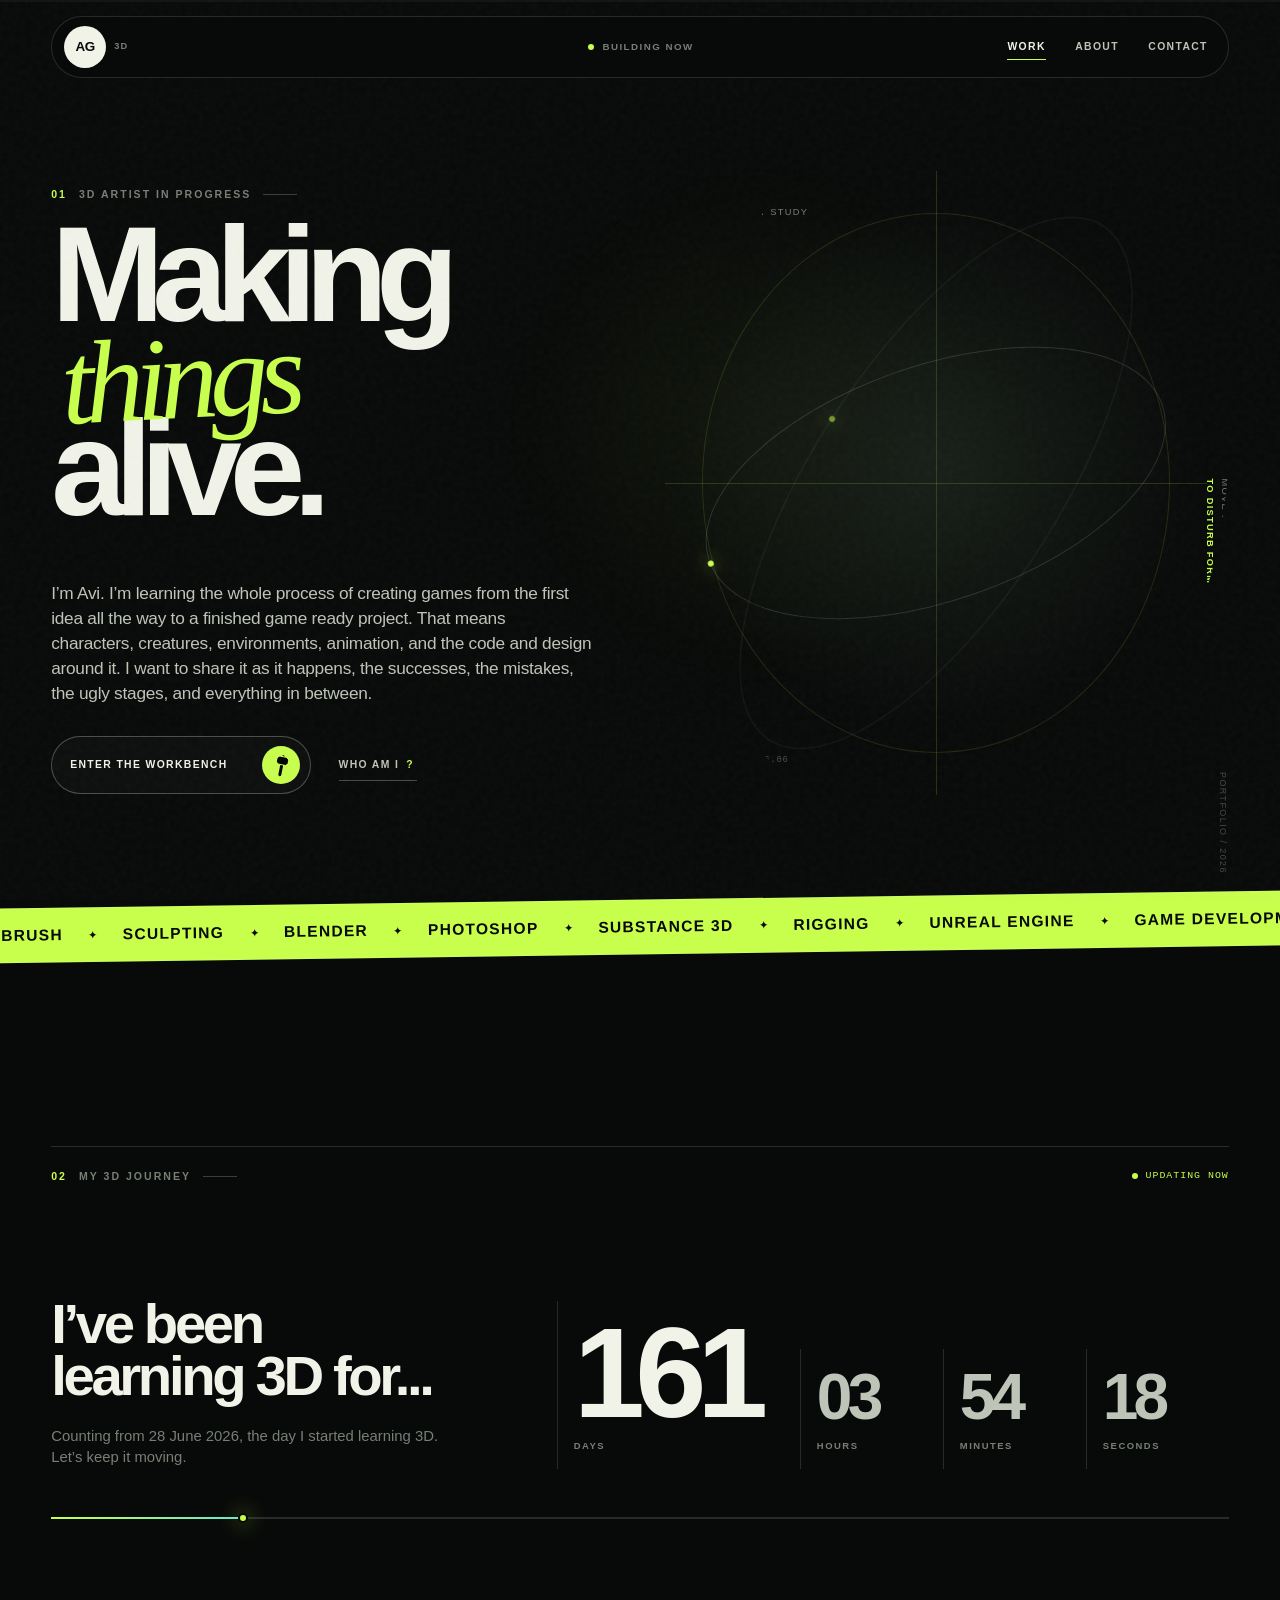
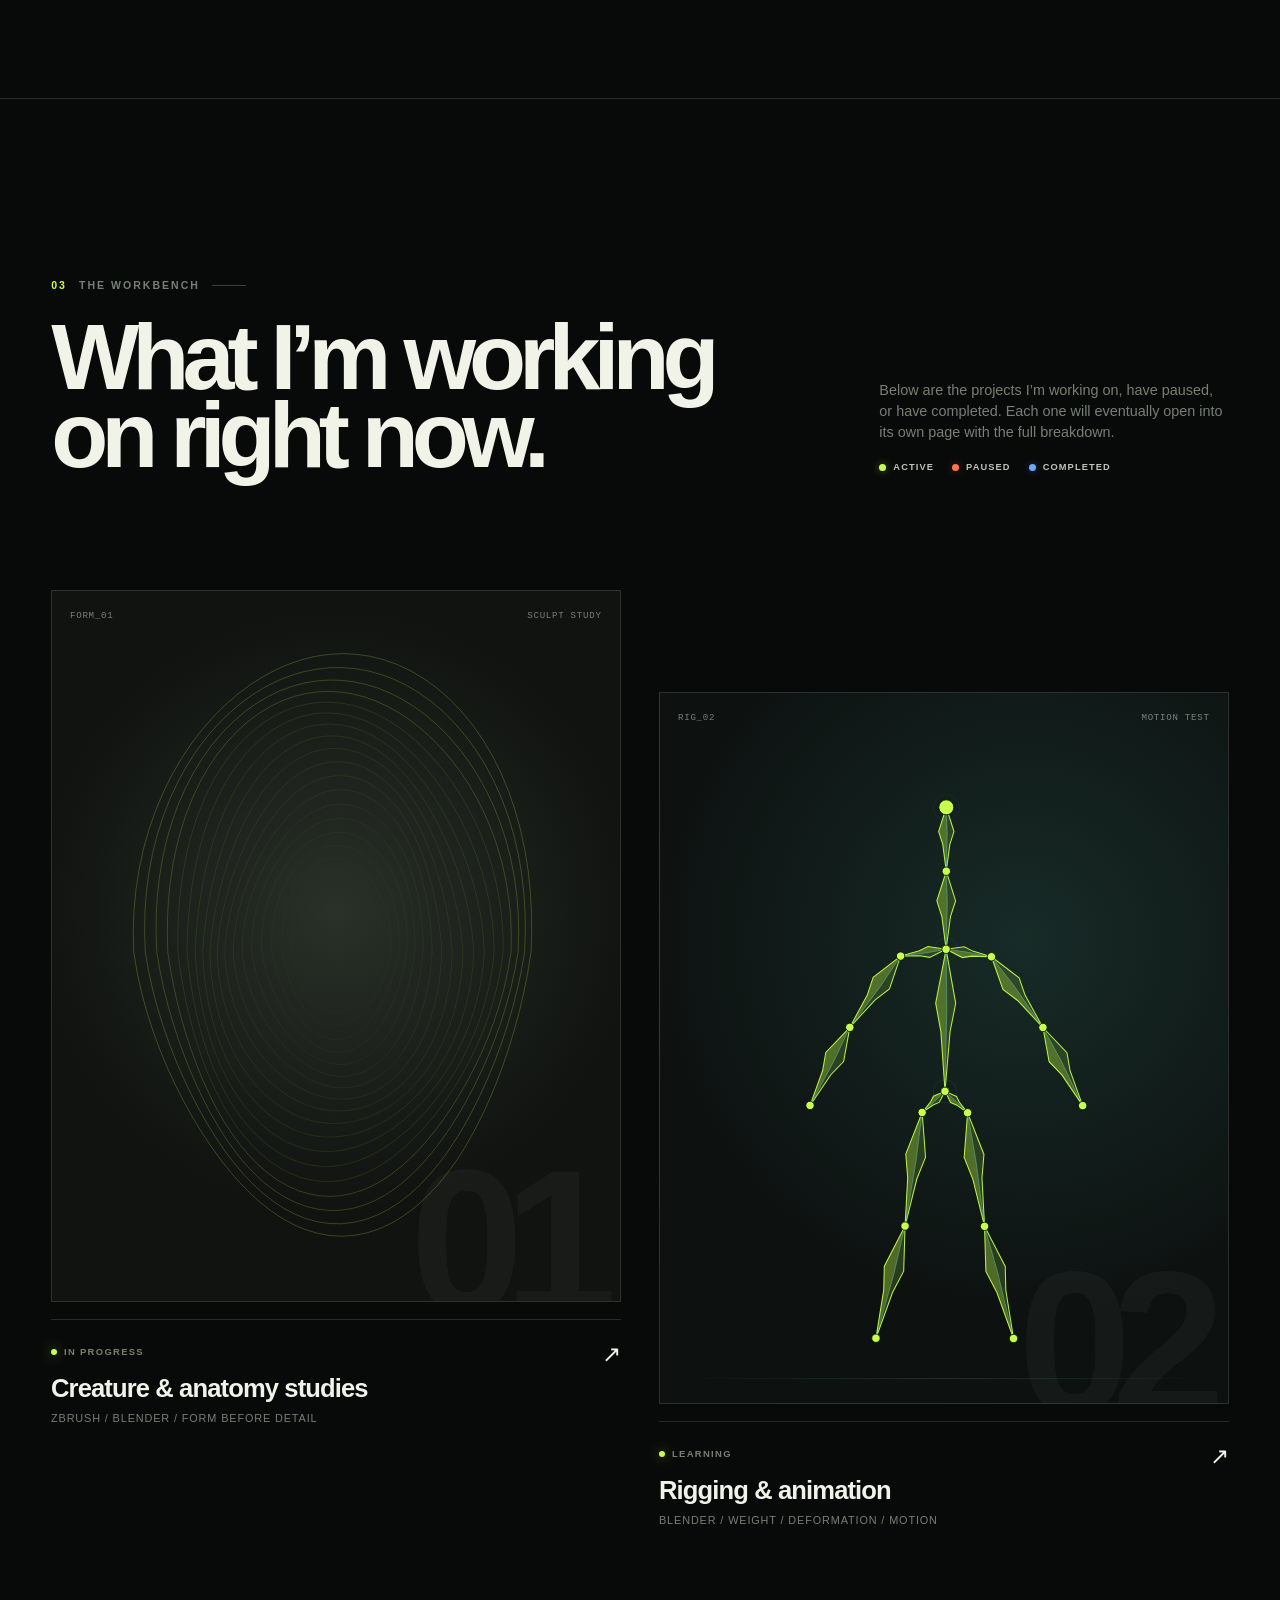
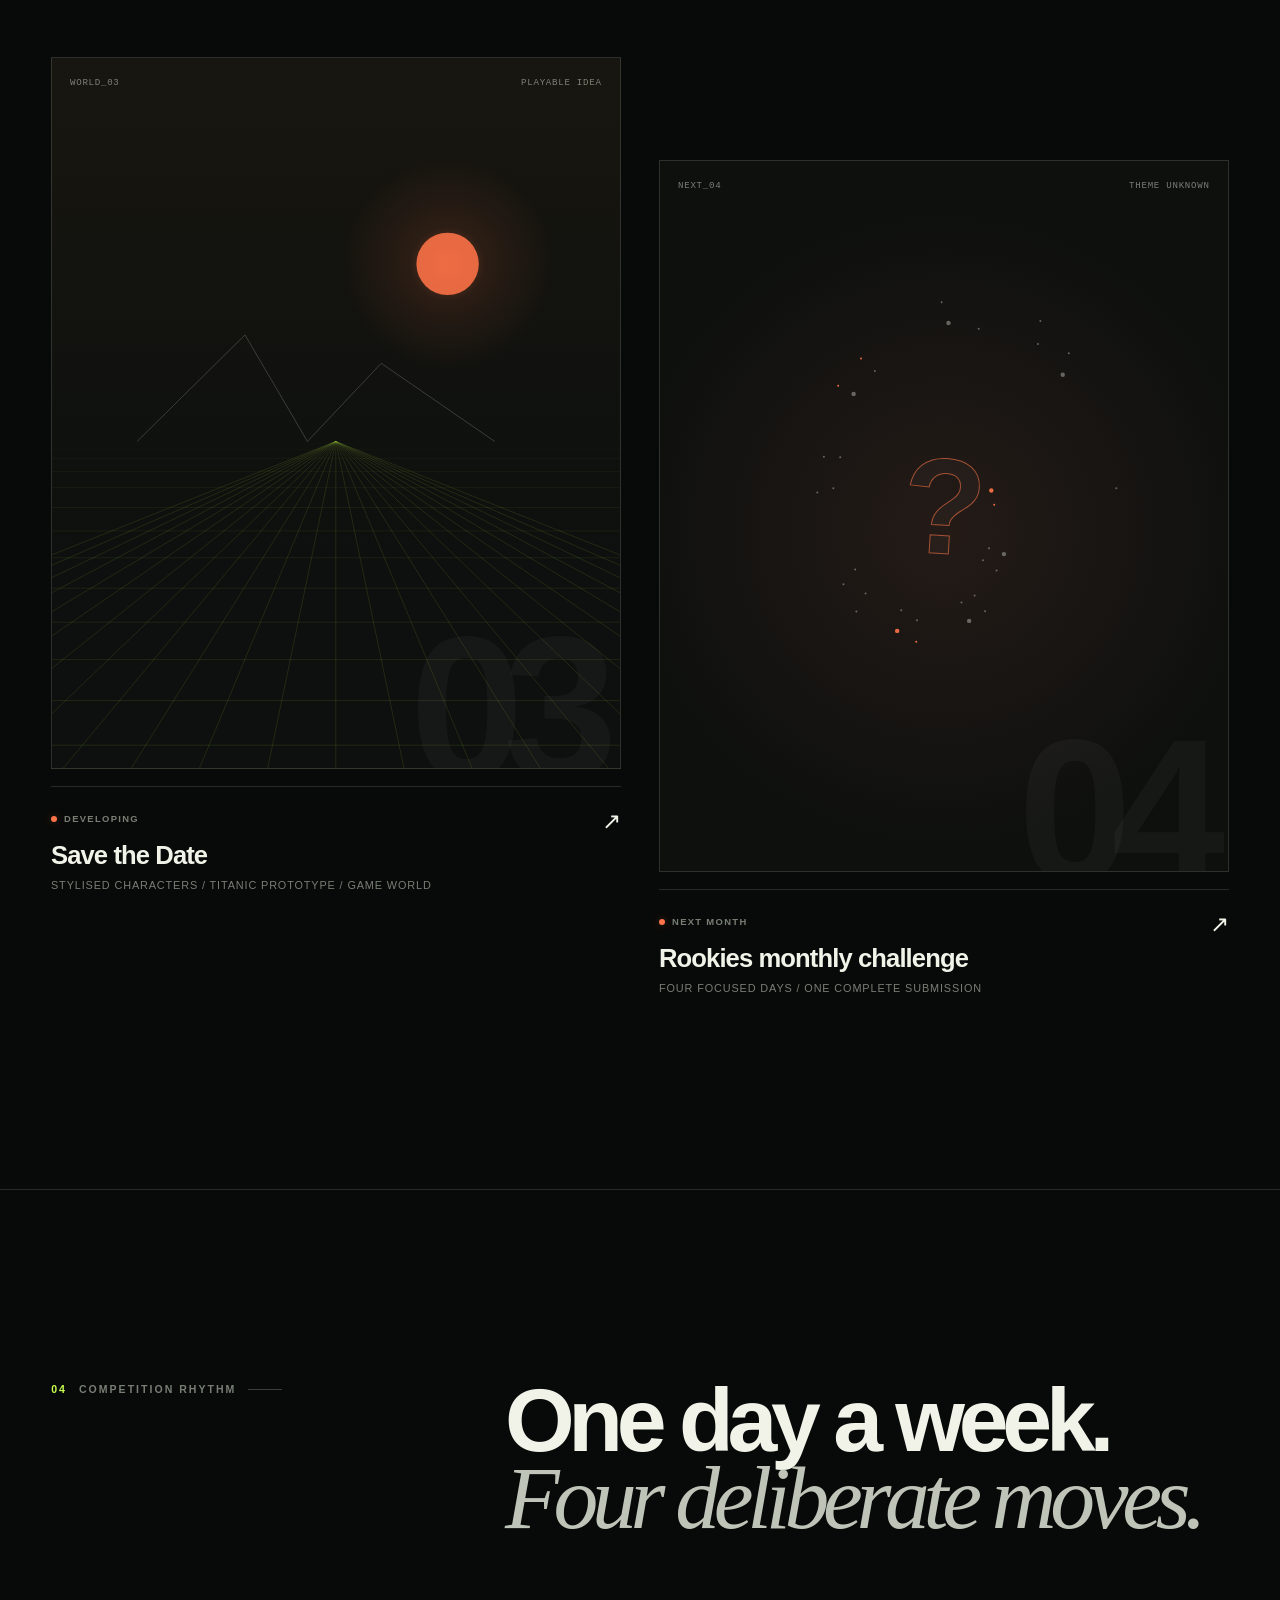
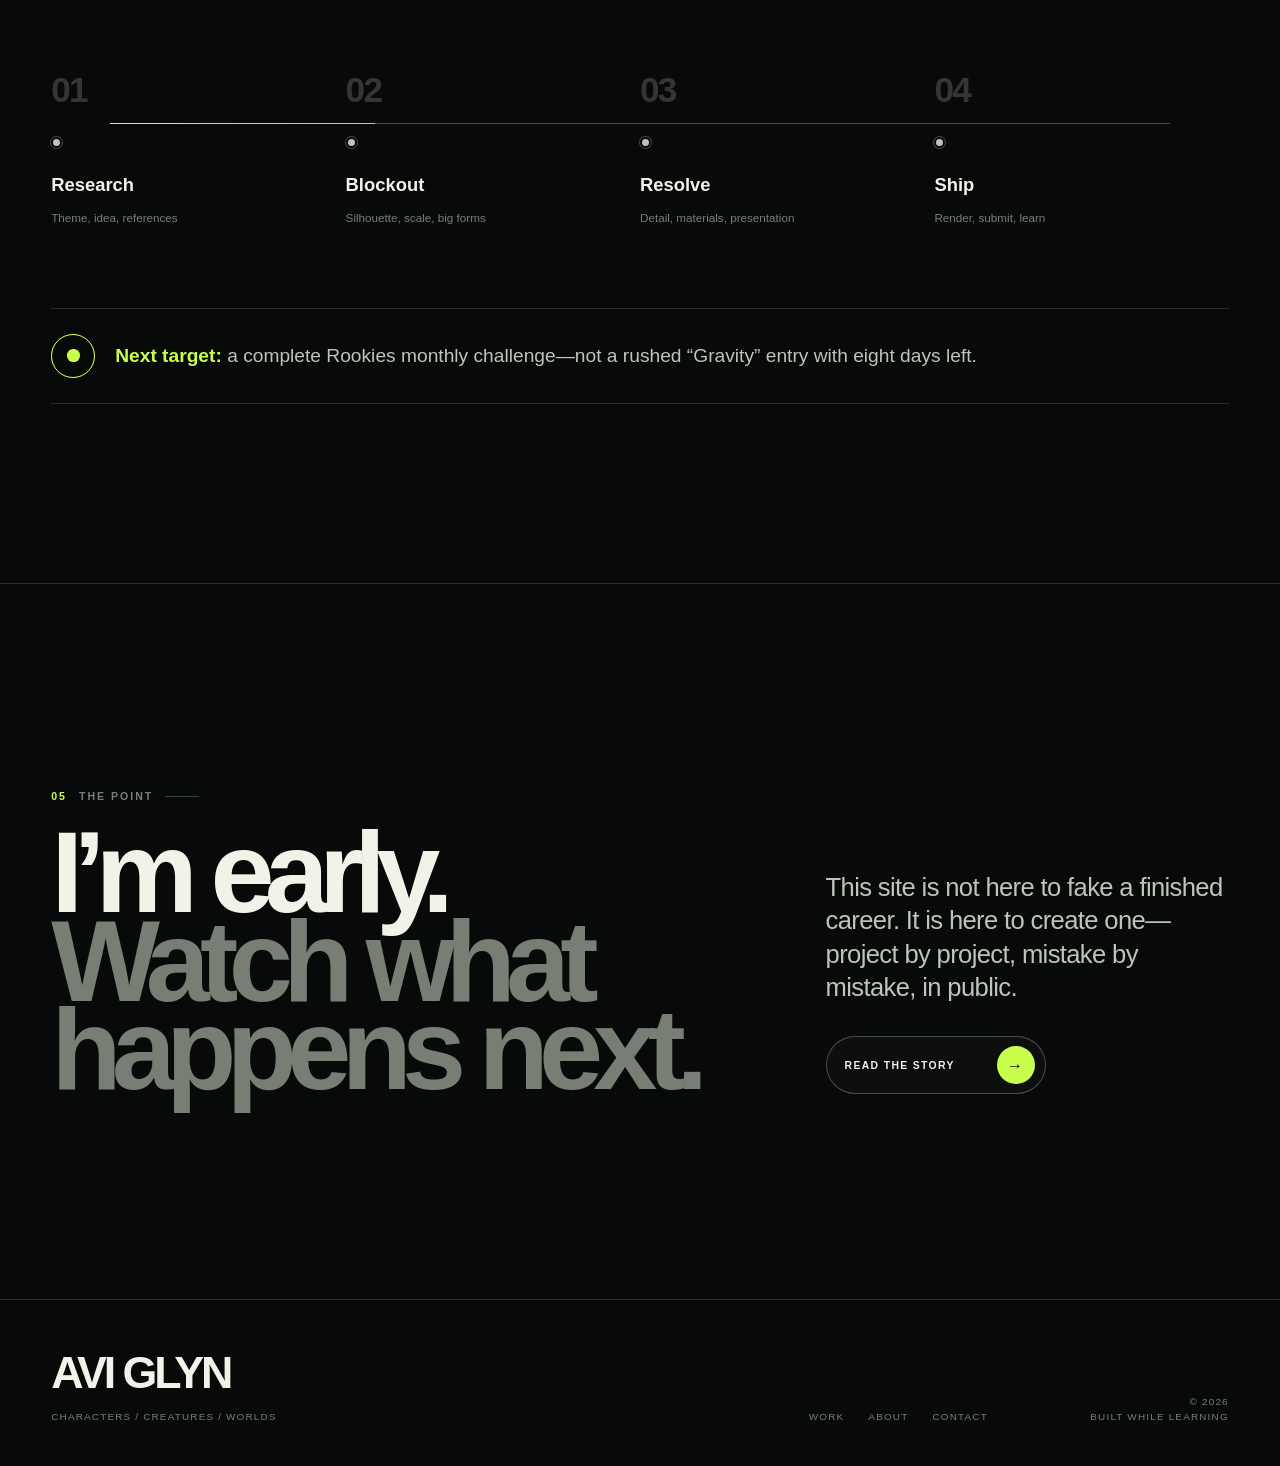
==== commit 65819a77: "Refine workbench intro and add project status key" ====
--- a/index.html
+++ b/index.html
@@ -9,6 +9,7 @@
   <link rel="stylesheet" href="/style.css?v=20260816-2347">
   <link rel="stylesheet" href="/home-motion.css?v=20260817-0107">
   <link rel="stylesheet" href="/hero-copy-preview.css?v=20260817-1126">
+  <link rel="stylesheet" href="/workbench-status.css?v=20260817-1242">
 </head>
 <body data-page="home">
   <a class="skip-link" href="#main">Skip to content</a>
@@ -85,9 +86,16 @@
       <div class="section-heading reveal">
         <div>
           <p class="eyebrow"><span>03</span> The workbench</p>
-          <h2>Work that moves,<br>even before it’s finished.</h2>
-        </div>
-        <p>These are live project spaces, not polished claims. Real renders and breakdowns will replace the generative studies as each piece earns its place.</p>
+          <h2>What I’m working on right now.</h2>
+        </div>
+        <div class="workbench-intro">
+          <p>Below are the projects I’m working on, have paused, or have completed. Each one will eventually open into its own page with the full breakdown.</p>
+          <div class="project-status-key" aria-label="Project status key">
+            <span><i class="is-active" aria-hidden="true"></i>Active</span>
+            <span><i class="is-paused" aria-hidden="true"></i>Paused</span>
+            <span><i class="is-complete" aria-hidden="true"></i>Completed</span>
+          </div>
+        </div>
       </div>
 
       <div class="project-grid">
@@ -122,7 +130,7 @@
             <span class="visual-number">03</span>
           </div>
           <div class="project-meta">
-            <div><span class="status">Developing</span><h3>Save the Date</h3><p>Stylised characters / Titanic prototype / Game world</p></div>
+            <div><span class="status status-paused">Developing</span><h3>Save the Date</h3><p>Stylised characters / Titanic prototype / Game world</p></div>
             <span class="project-arrow" aria-hidden="true">↗</span>
           </div>
         </article>
@@ -134,7 +142,7 @@
             <span class="visual-number">04</span>
           </div>
           <div class="project-meta">
-            <div><span class="status status-waiting">Next month</span><h3>Rookies monthly challenge</h3><p>Four focused days / One complete submission</p></div>
+            <div><span class="status status-paused">Next month</span><h3>Rookies monthly challenge</h3><p>Four focused days / One complete submission</p></div>
             <span class="project-arrow" aria-hidden="true">↗</span>
           </div>
         </article>
--- a/workbench-status.css
+++ b/workbench-status.css
@@ -0,0 +1,64 @@
+/* Workbench heading and project status indicators only. */
+
+.work .workbench-intro {
+  max-width: 440px;
+  justify-self: end;
+}
+
+.work .workbench-intro > p {
+  margin: 0;
+  color: var(--muted);
+  font-size: .9rem;
+}
+
+.work .project-status-key {
+  display: flex;
+  flex-wrap: wrap;
+  gap: 10px 18px;
+  margin-top: 18px;
+}
+
+.work .project-status-key span {
+  display: inline-flex;
+  align-items: center;
+  gap: 7px;
+  color: var(--soft);
+  font-size: .58rem;
+  font-weight: 700;
+  text-transform: uppercase;
+  letter-spacing: .12em;
+}
+
+.work .project-status-key i {
+  width: 7px;
+  height: 7px;
+  flex: 0 0 7px;
+  border-radius: 50%;
+}
+
+.work .project-status-key .is-active {
+  background: var(--acid);
+  box-shadow: 0 0 9px rgba(200,255,77,.42);
+}
+
+.work .project-status-key .is-paused {
+  background: var(--orange);
+  box-shadow: 0 0 9px rgba(255,116,72,.32);
+}
+
+.work .project-status-key .is-complete {
+  background: #69a9ff;
+  box-shadow: 0 0 9px rgba(105,169,255,.32);
+}
+
+.work .status-paused::before {
+  background: var(--orange);
+  box-shadow: 0 0 9px rgba(255,116,72,.3);
+  animation: none;
+}
+
+.work .status-complete::before {
+  background: #69a9ff;
+  box-shadow: 0 0 9px rgba(105,169,255,.3);
+  animation: none;
+}
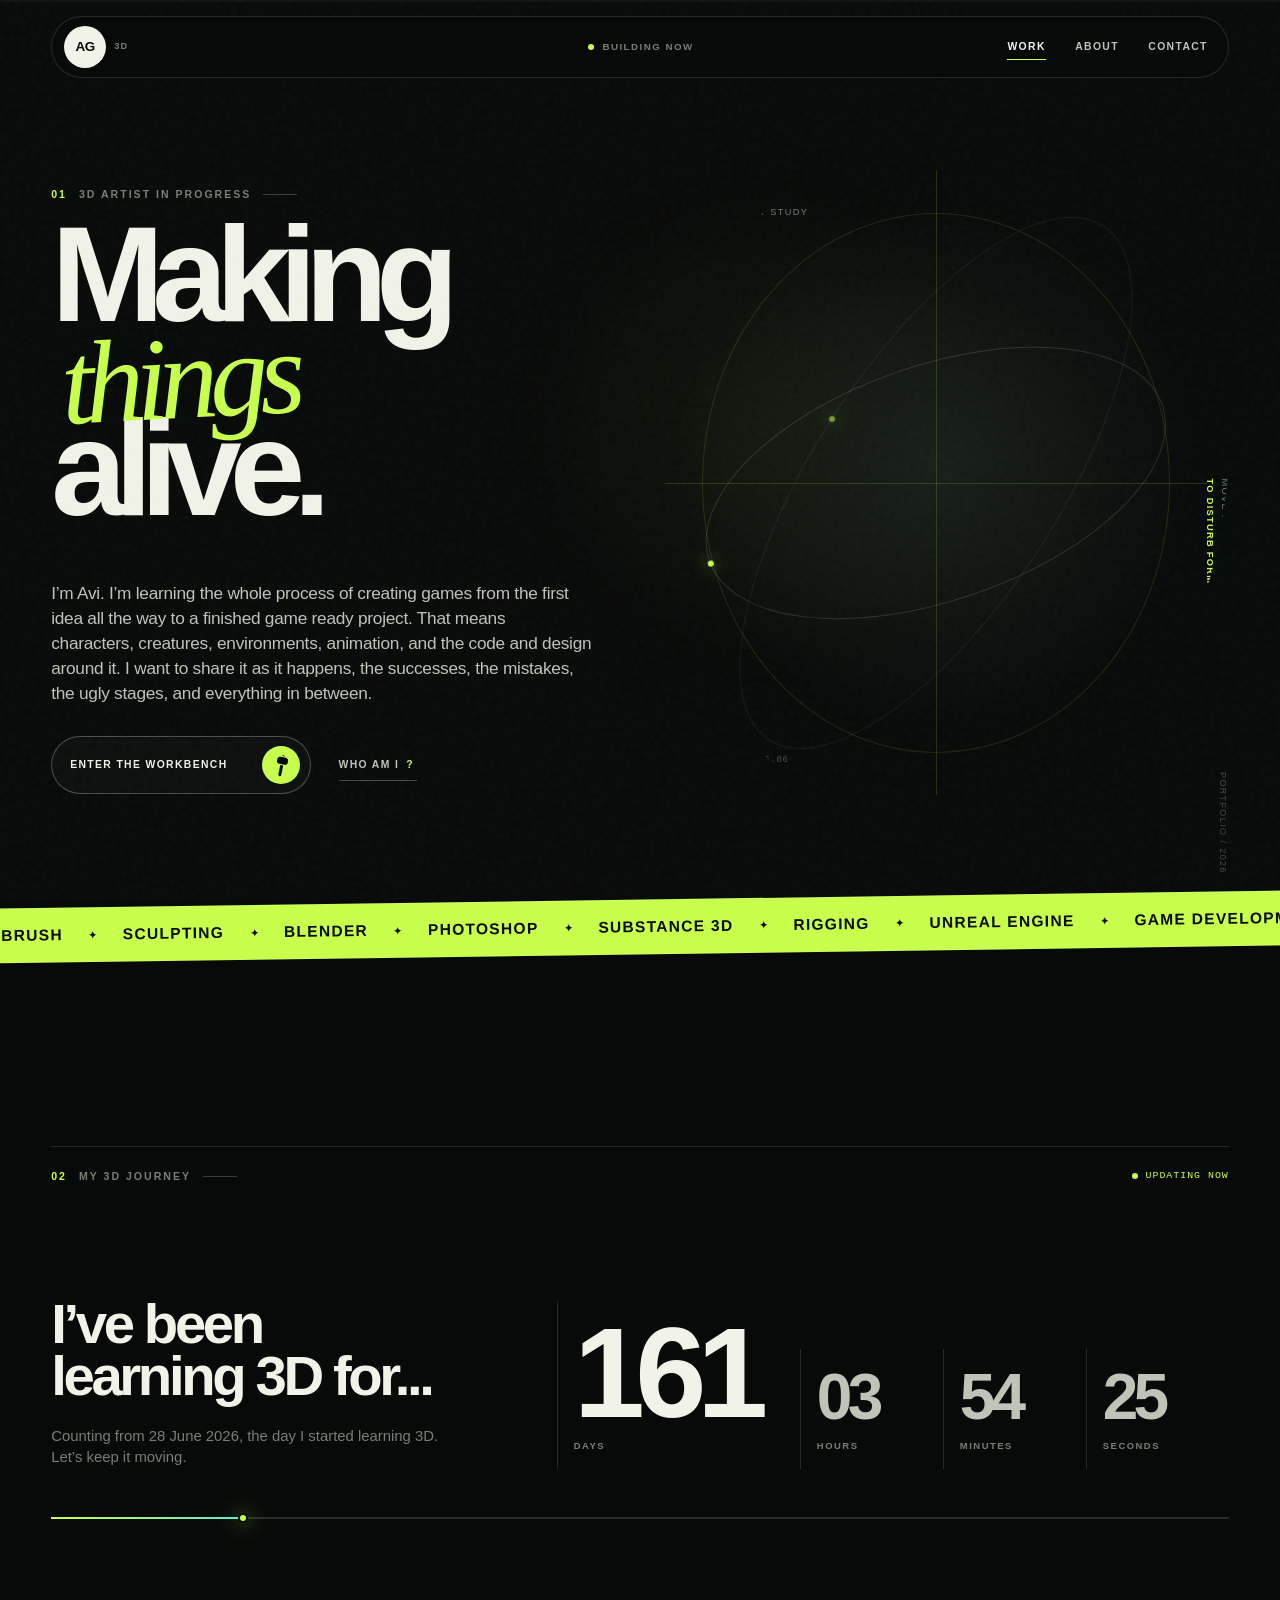
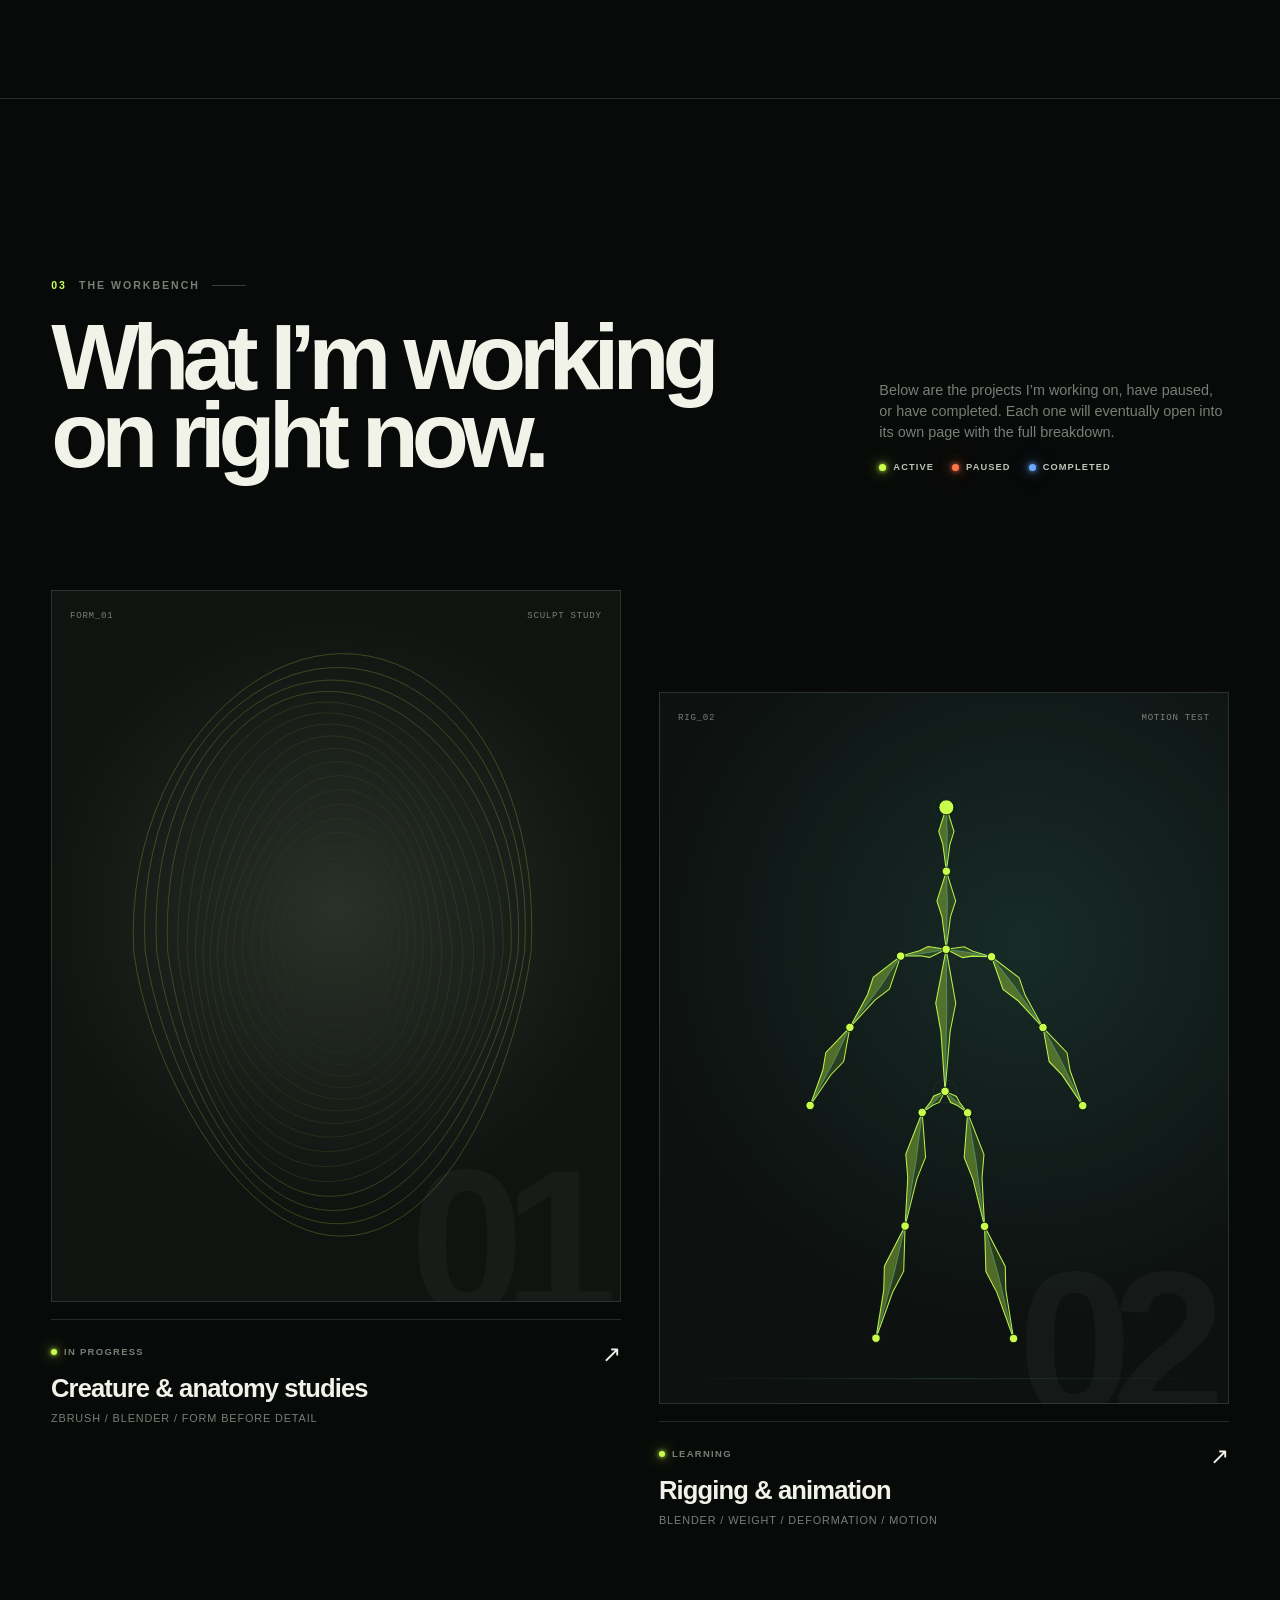
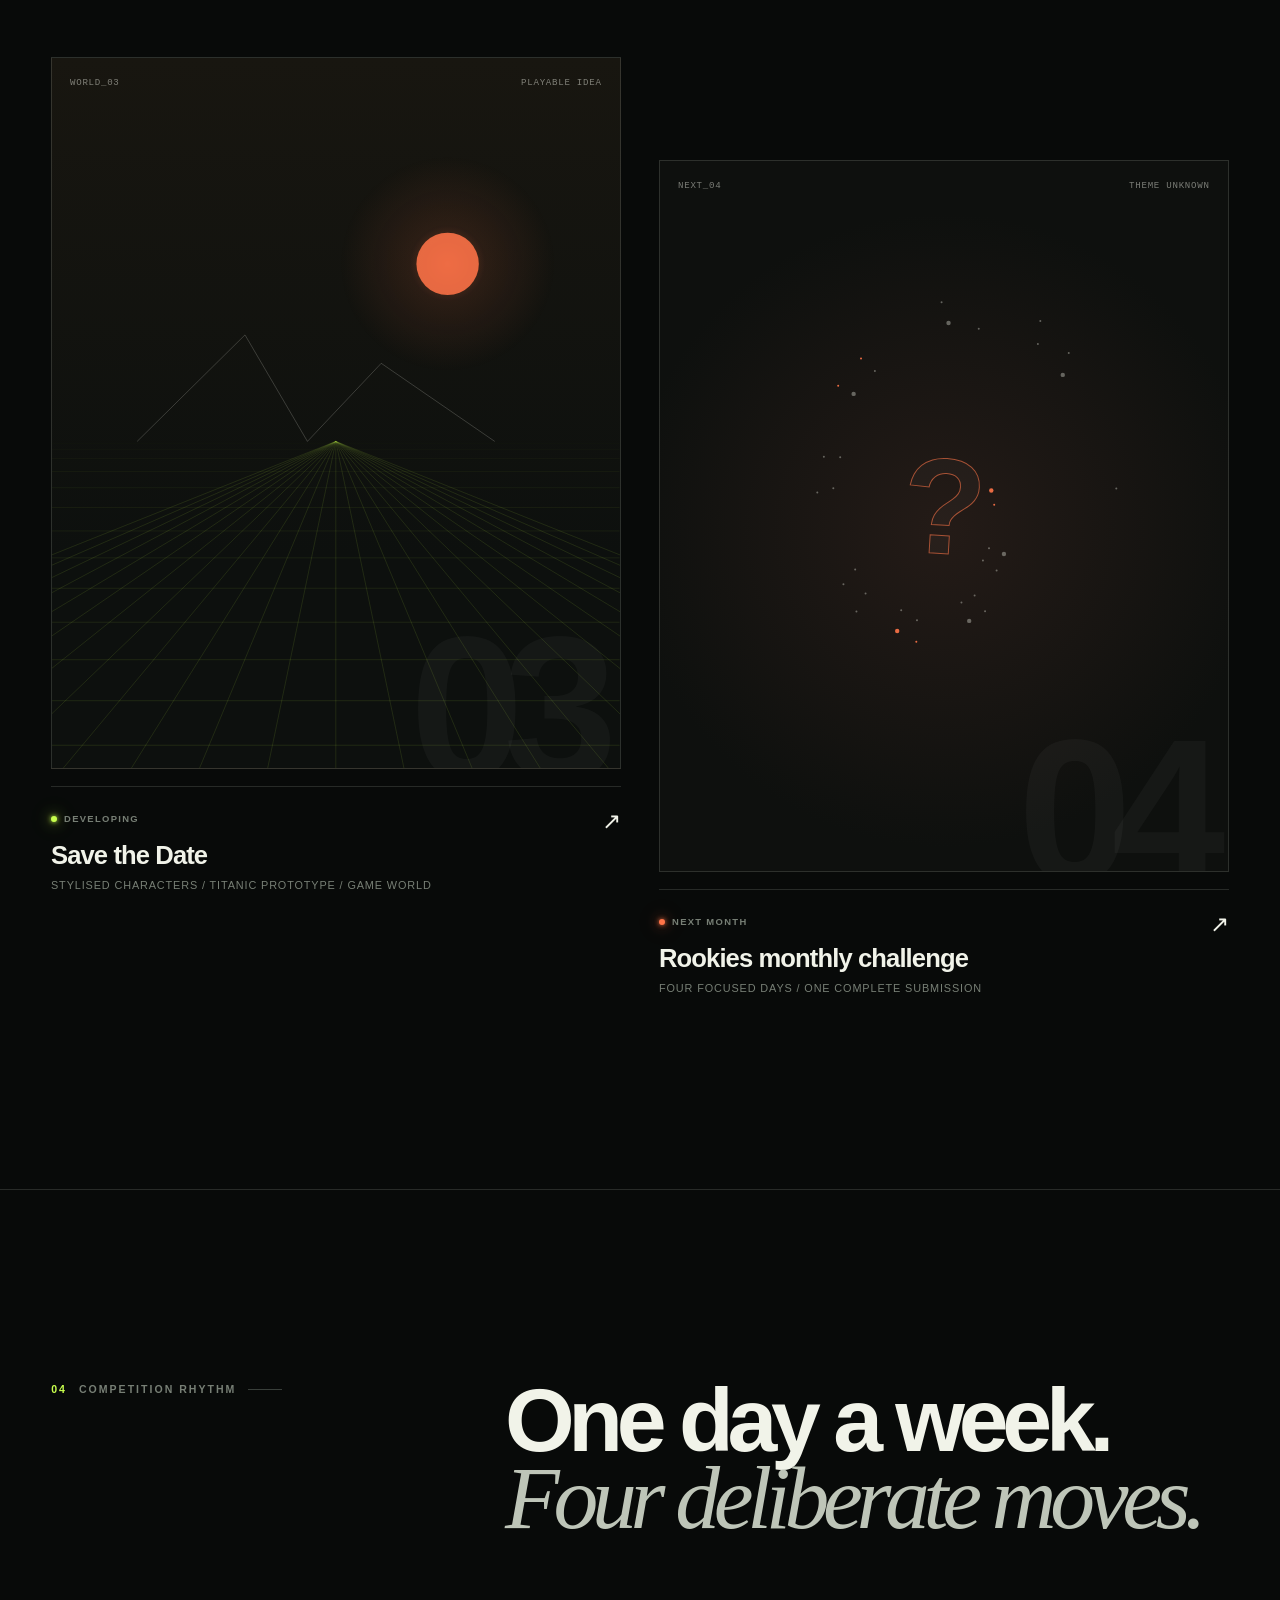
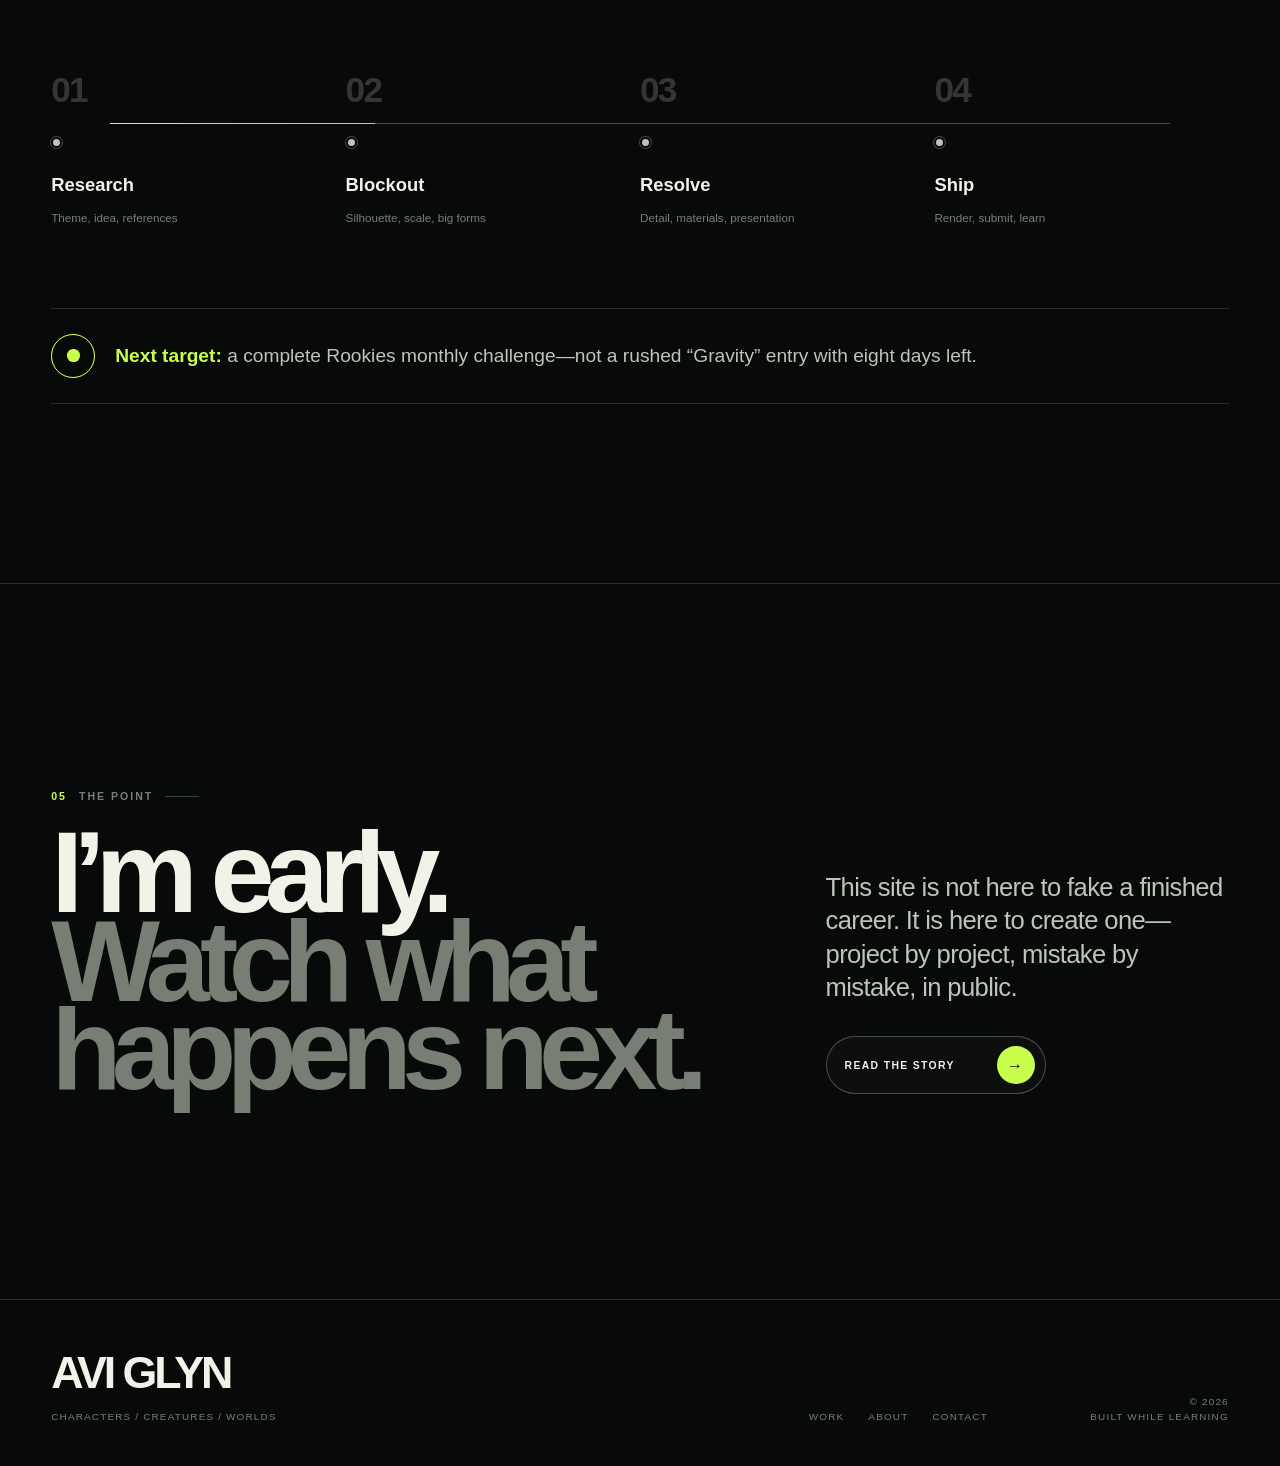
==== commit ca9b3958: "Mark Save the Date active and refresh status styles" ====
--- a/index.html
+++ b/index.html
@@ -9,7 +9,7 @@
   <link rel="stylesheet" href="/style.css?v=20260816-2347">
   <link rel="stylesheet" href="/home-motion.css?v=20260817-0107">
   <link rel="stylesheet" href="/hero-copy-preview.css?v=20260817-1126">
-  <link rel="stylesheet" href="/workbench-status.css?v=20260817-1242">
+  <link rel="stylesheet" href="/workbench-status.css?v=20260817-1247">
 </head>
 <body data-page="home">
   <a class="skip-link" href="#main">Skip to content</a>
@@ -130,7 +130,7 @@
             <span class="visual-number">03</span>
           </div>
           <div class="project-meta">
-            <div><span class="status status-paused">Developing</span><h3>Save the Date</h3><p>Stylised characters / Titanic prototype / Game world</p></div>
+            <div><span class="status status-live">Developing</span><h3>Save the Date</h3><p>Stylised characters / Titanic prototype / Game world</p></div>
             <span class="project-arrow" aria-hidden="true">↗</span>
           </div>
         </article>
--- a/workbench-status.css
+++ b/workbench-status.css
@@ -38,27 +38,31 @@
 
 .work .project-status-key .is-active {
   background: var(--acid);
-  box-shadow: 0 0 9px rgba(200,255,77,.42);
+  box-shadow: 0 0 5px rgba(200,255,77,.95), 0 0 13px rgba(200,255,77,.72), 0 0 24px rgba(200,255,77,.38);
 }
 
 .work .project-status-key .is-paused {
   background: var(--orange);
-  box-shadow: 0 0 9px rgba(255,116,72,.32);
+  box-shadow: 0 0 5px rgba(255,116,72,.92), 0 0 13px rgba(255,116,72,.68), 0 0 24px rgba(255,116,72,.34);
 }
 
 .work .project-status-key .is-complete {
   background: #69a9ff;
-  box-shadow: 0 0 9px rgba(105,169,255,.32);
+  box-shadow: 0 0 5px rgba(105,169,255,.95), 0 0 13px rgba(105,169,255,.7), 0 0 24px rgba(105,169,255,.36);
+}
+
+.work .status-live::before {
+  box-shadow: 0 0 5px rgba(200,255,77,1), 0 0 14px rgba(200,255,77,.78), 0 0 26px rgba(200,255,77,.42);
 }
 
 .work .status-paused::before {
   background: var(--orange);
-  box-shadow: 0 0 9px rgba(255,116,72,.3);
+  box-shadow: 0 0 5px rgba(255,116,72,.95), 0 0 14px rgba(255,116,72,.72), 0 0 26px rgba(255,116,72,.38);
   animation: none;
 }
 
 .work .status-complete::before {
   background: #69a9ff;
-  box-shadow: 0 0 9px rgba(105,169,255,.3);
+  box-shadow: 0 0 5px rgba(105,169,255,.96), 0 0 14px rgba(105,169,255,.72), 0 0 26px rgba(105,169,255,.38);
   animation: none;
 }
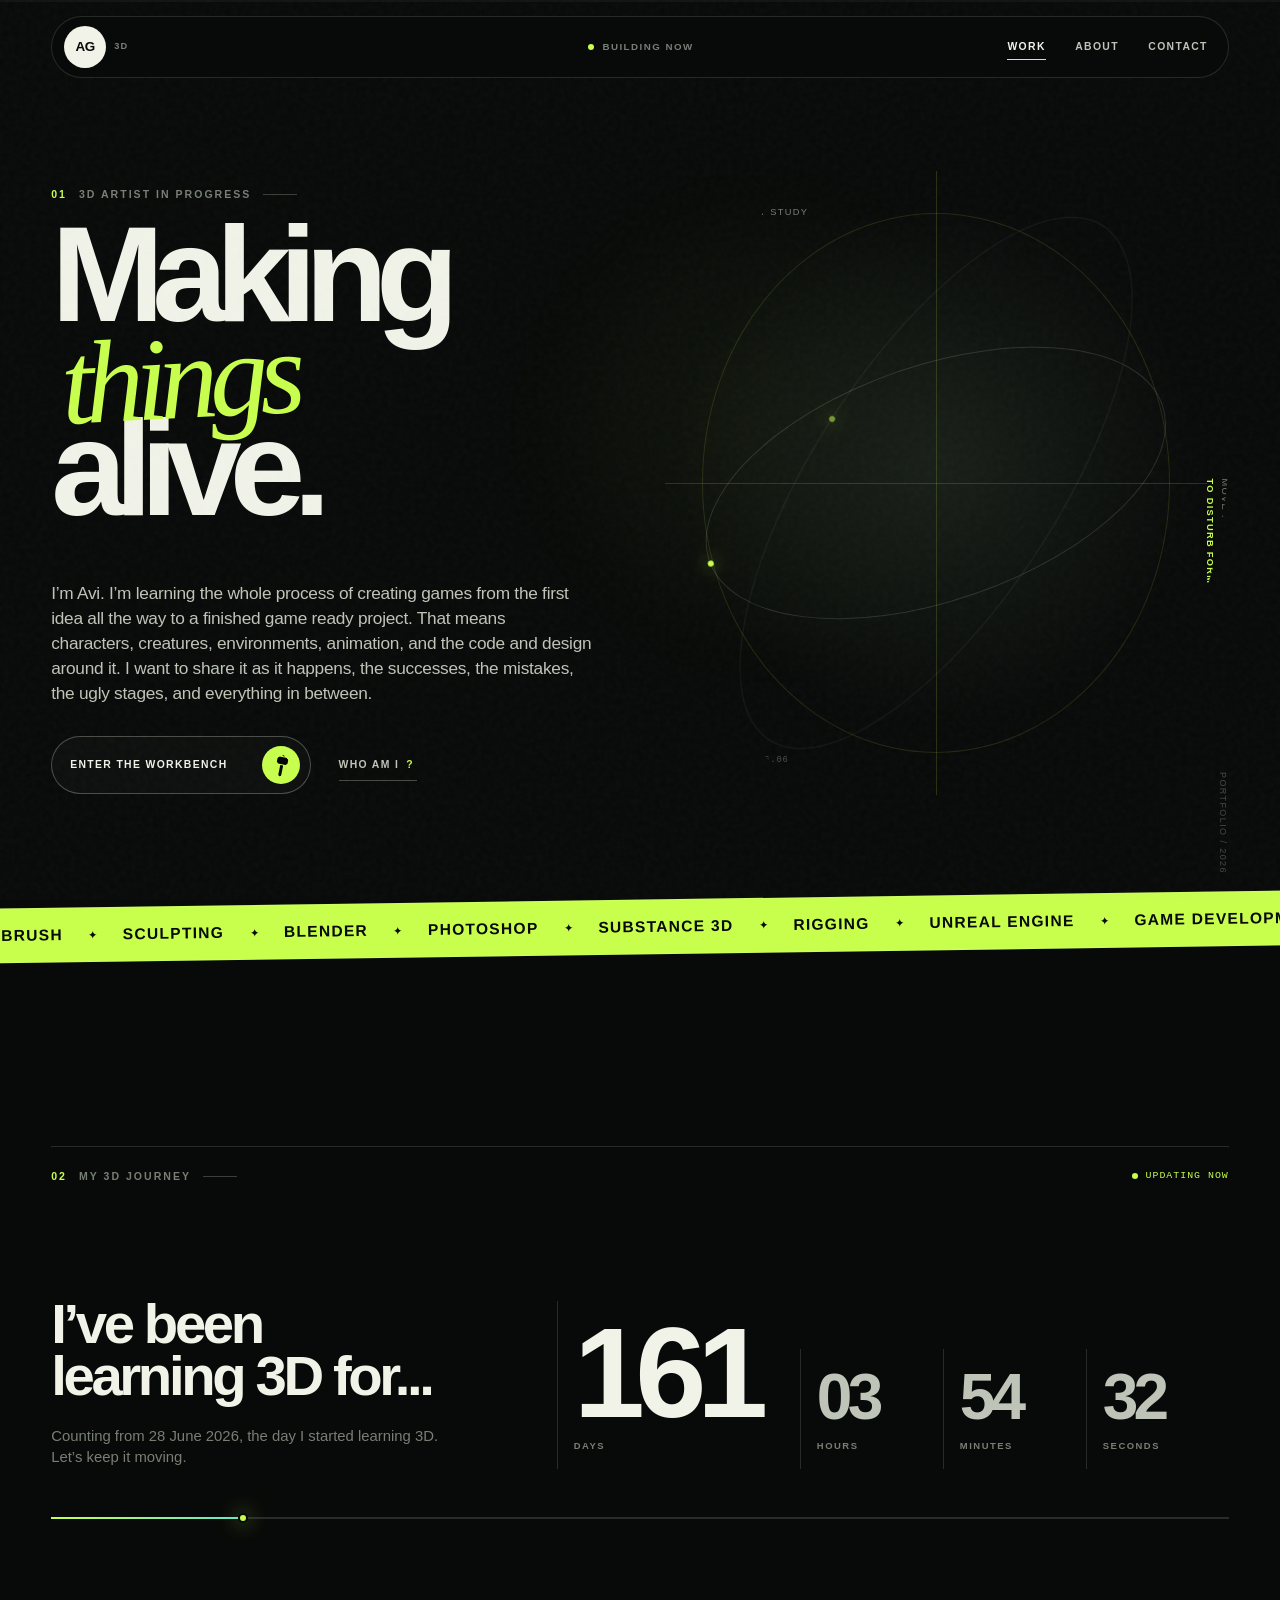
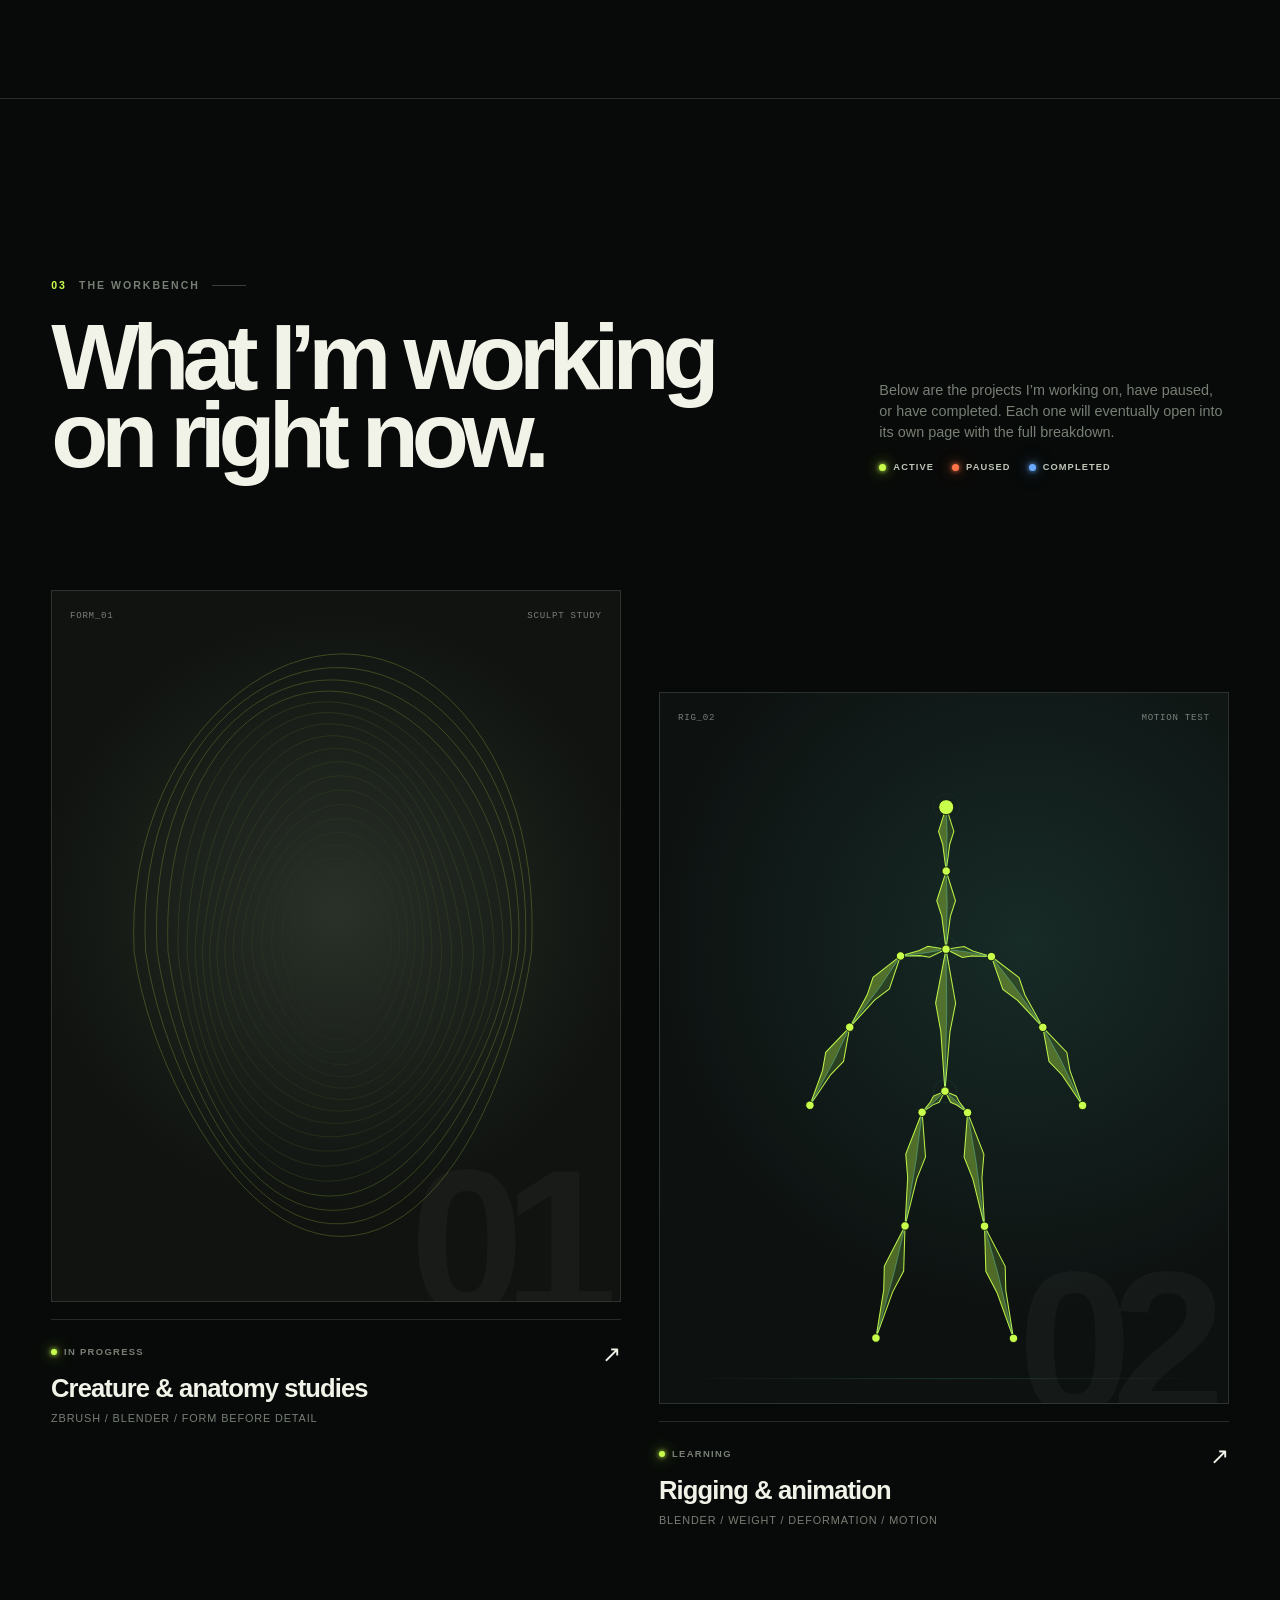
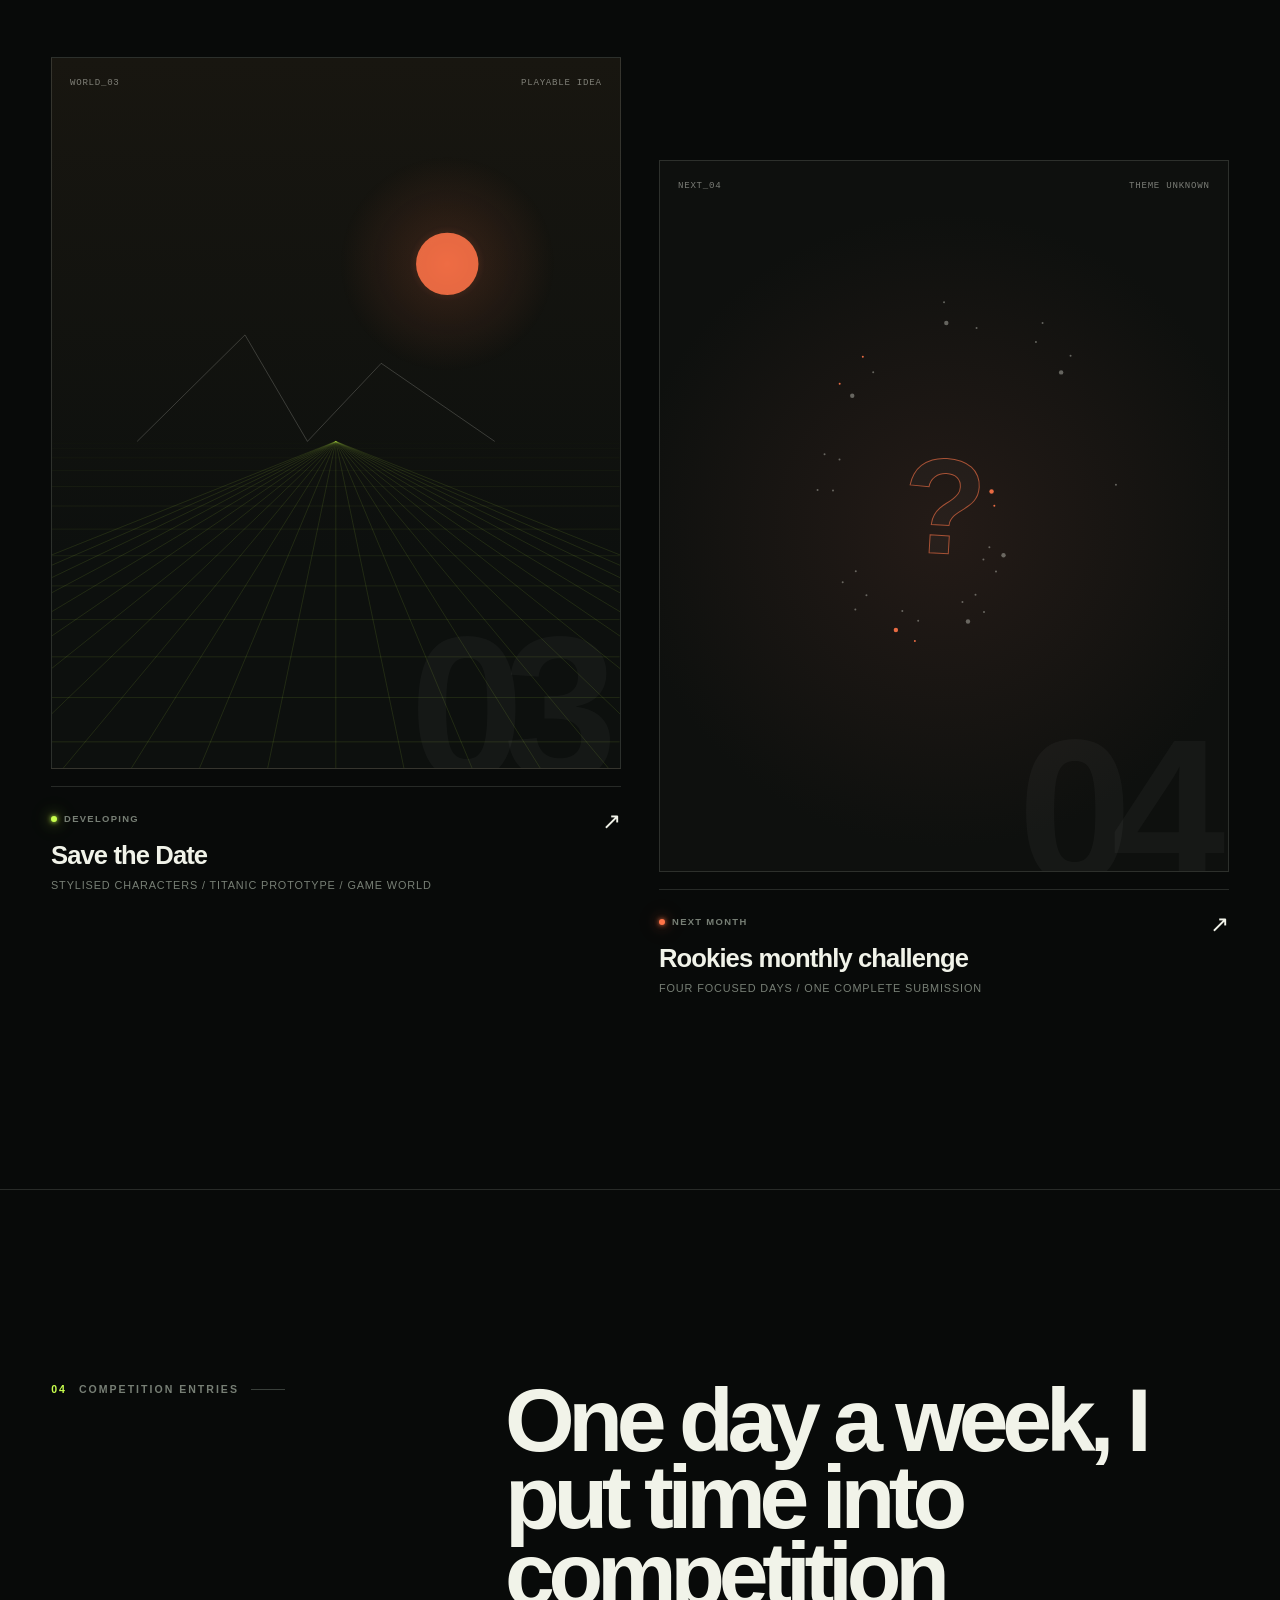
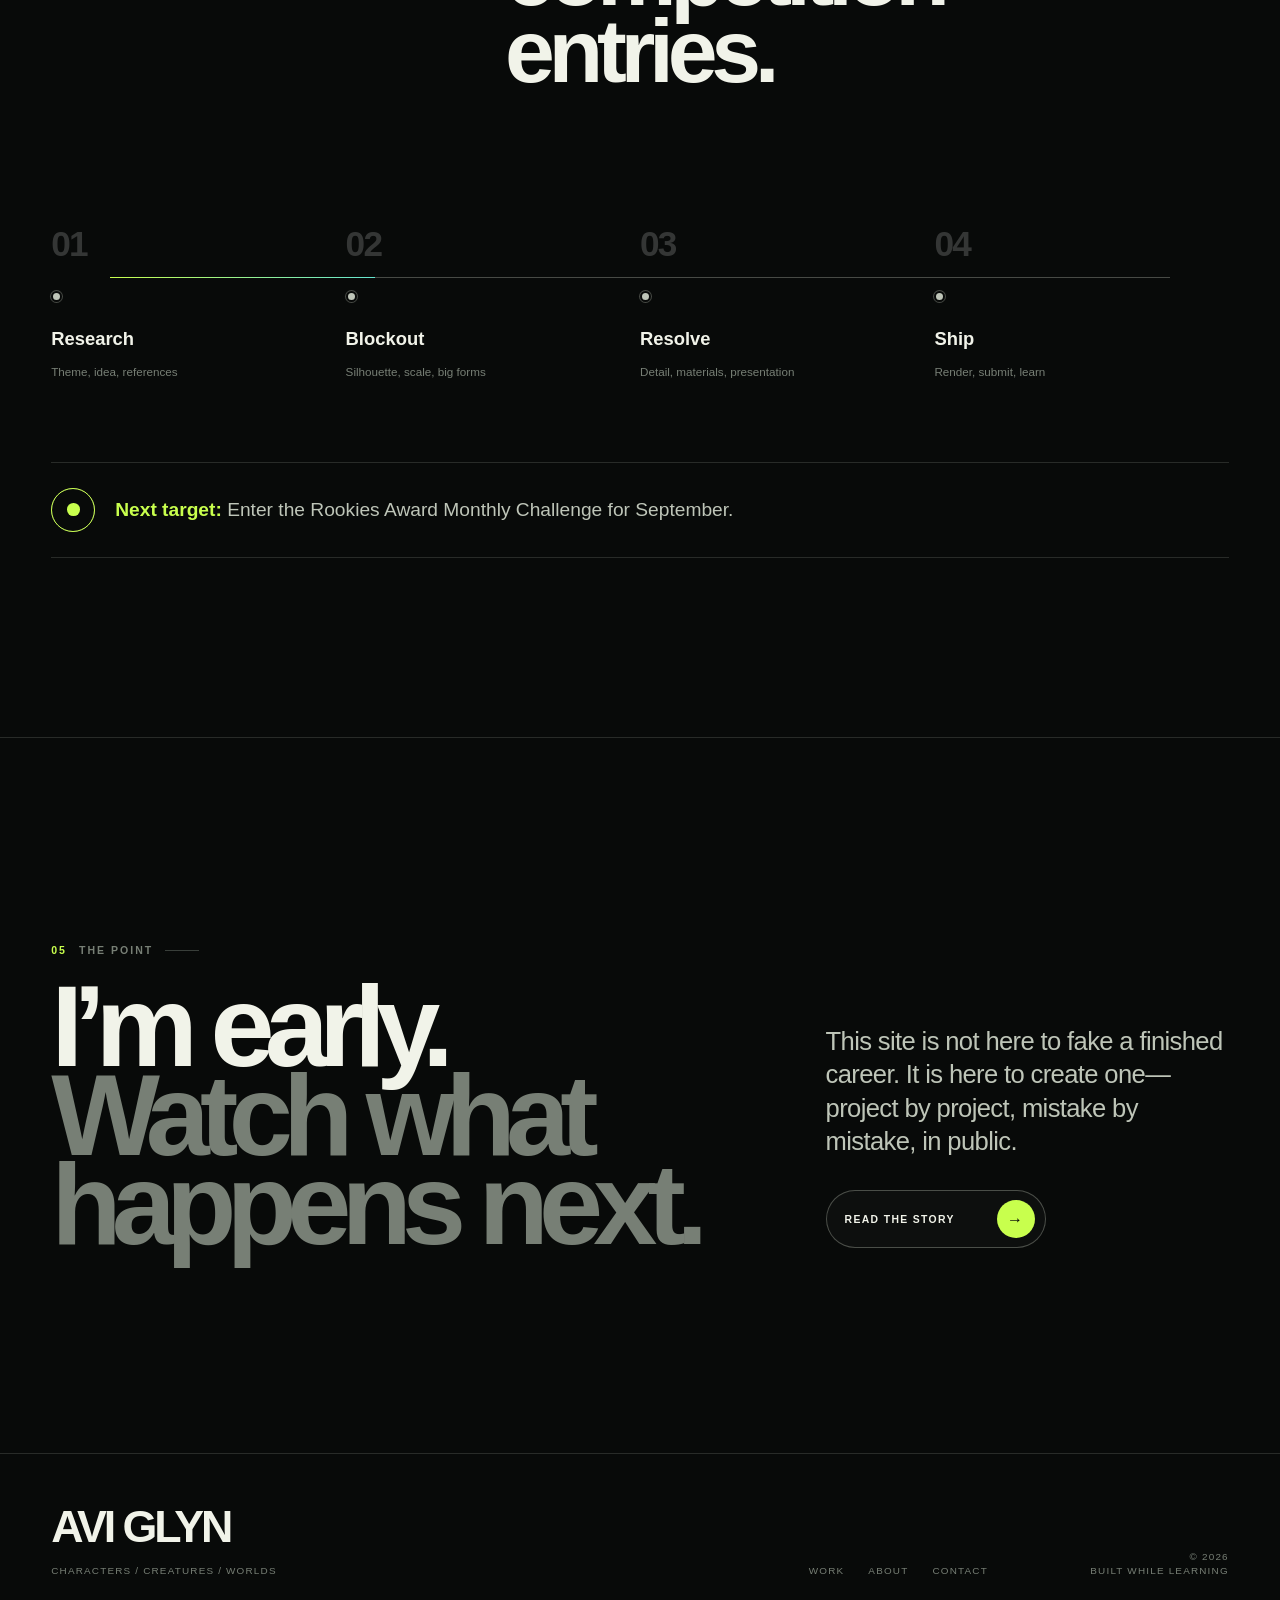
==== commit 57da5598: "Update section 04 competition copy" ====
--- a/index.html
+++ b/index.html
@@ -151,8 +151,8 @@
 
     <section class="challenge section-shell">
       <div class="challenge-head reveal">
-        <p class="eyebrow"><span>04</span> Competition rhythm</p>
-        <h2>One day a week.<br><em>Four deliberate moves.</em></h2>
+        <p class="eyebrow"><span>04</span> Competition entries</p>
+        <h2>One day a week, I put time into competition entries.</h2>
       </div>
       <div class="challenge-route reveal">
         <div class="route-line" aria-hidden="true"><span></span></div>
@@ -163,7 +163,7 @@
       </div>
       <div class="challenge-note reveal">
         <span class="signal-mark" aria-hidden="true"></span>
-        <p><strong>Next target:</strong> a complete Rookies monthly challenge—not a rushed “Gravity” entry with eight days left.</p>
+        <p><strong>Next target:</strong> Enter the Rookies Award Monthly Challenge for September.</p>
       </div>
     </section>
 
--- a/workbench-status.css
+++ b/workbench-status.css
@@ -66,3 +66,9 @@
   box-shadow: 0 0 5px rgba(105,169,255,.96), 0 0 14px rgba(105,169,255,.72), 0 0 26px rgba(105,169,255,.38);
   animation: none;
 }
+
+/* Preview test: remove the per-card reveal stagger so every project card
+   responds to pointer tilt on the same timing. */
+.work .project-card.reveal {
+  transition-delay: 0s;
+}
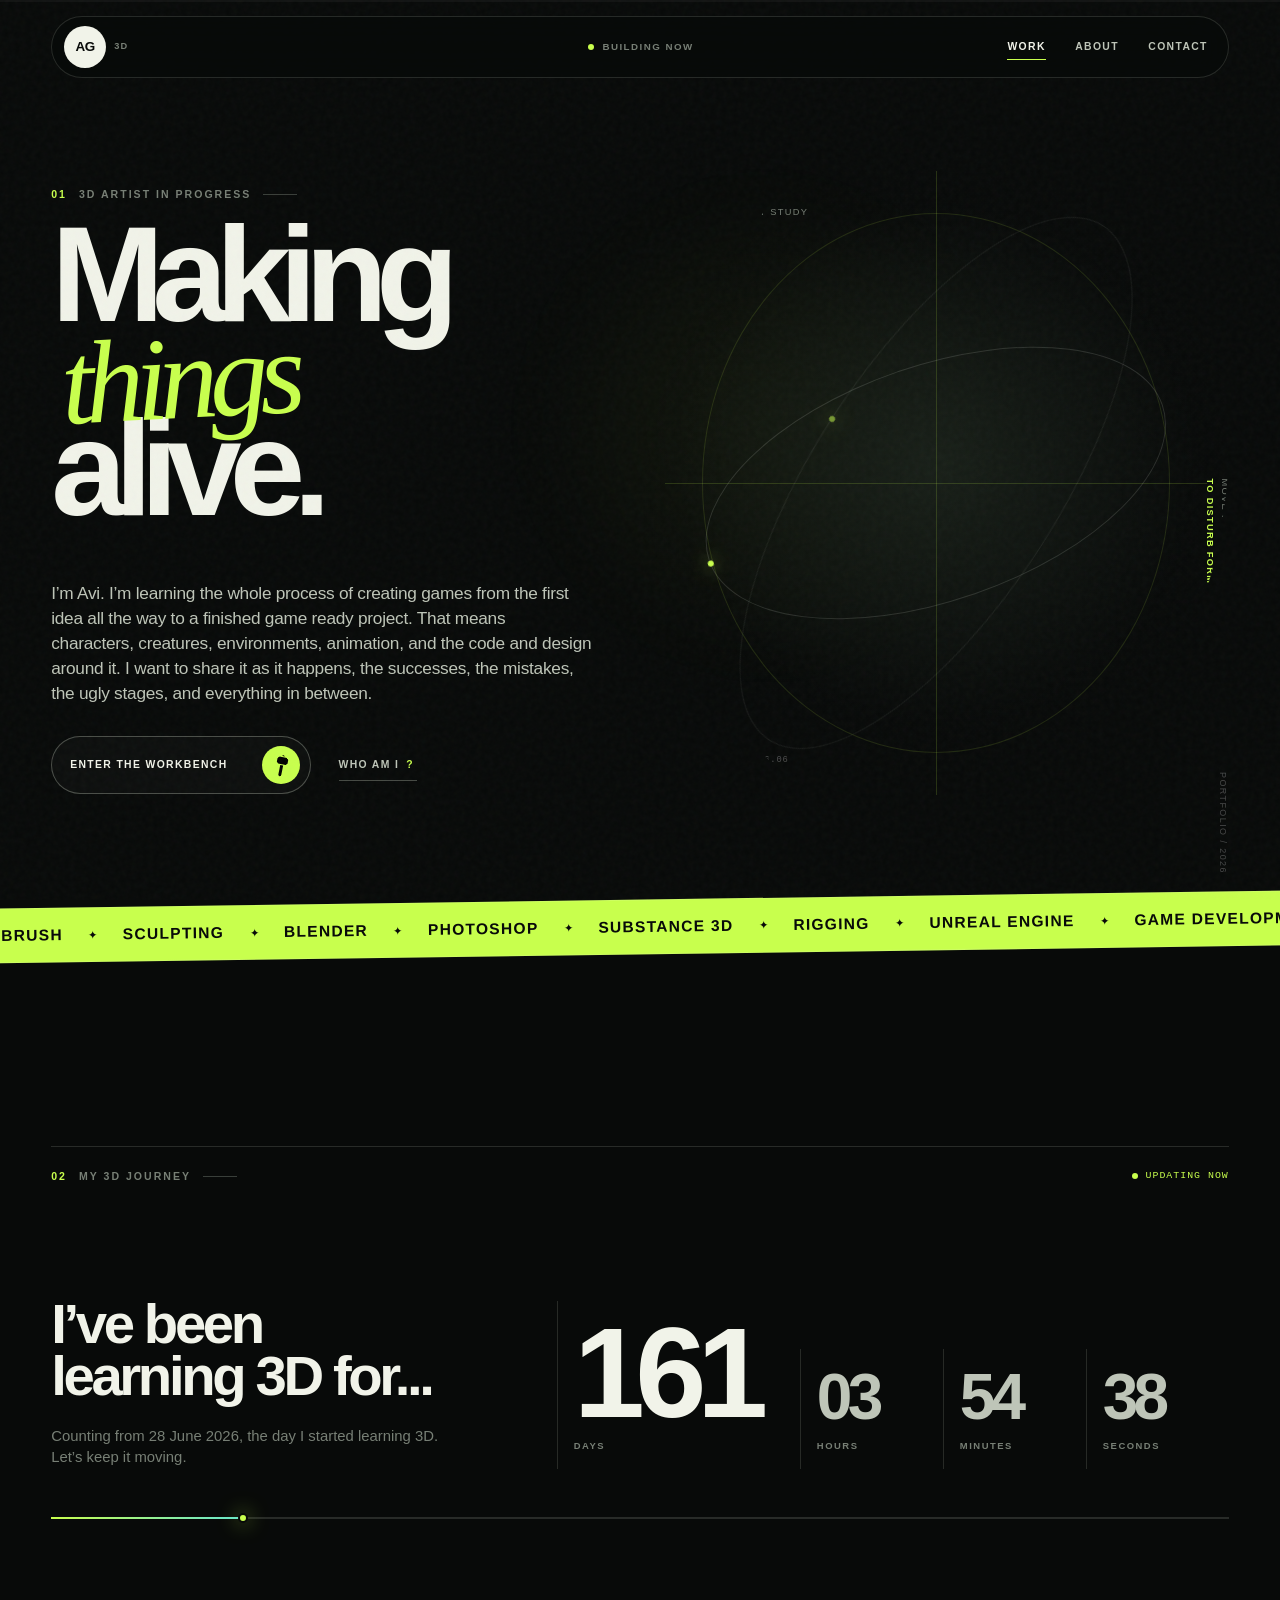
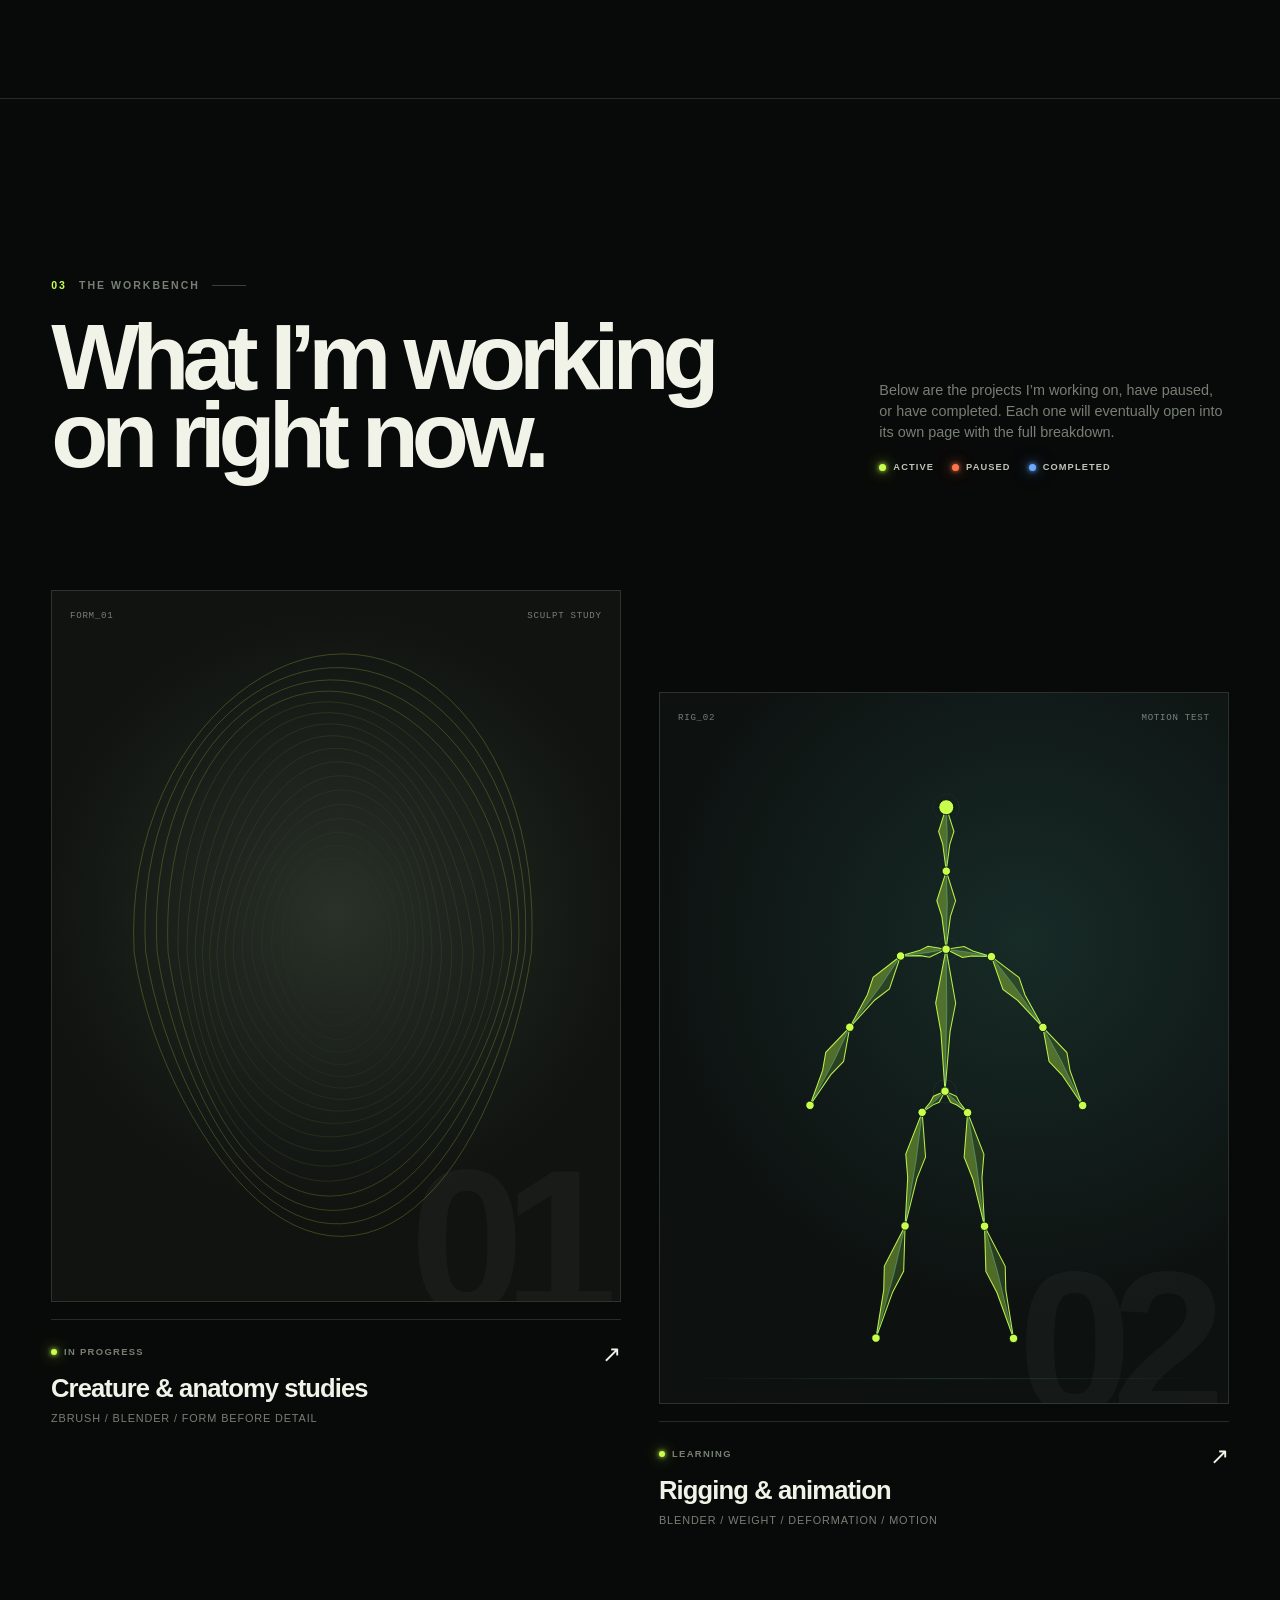
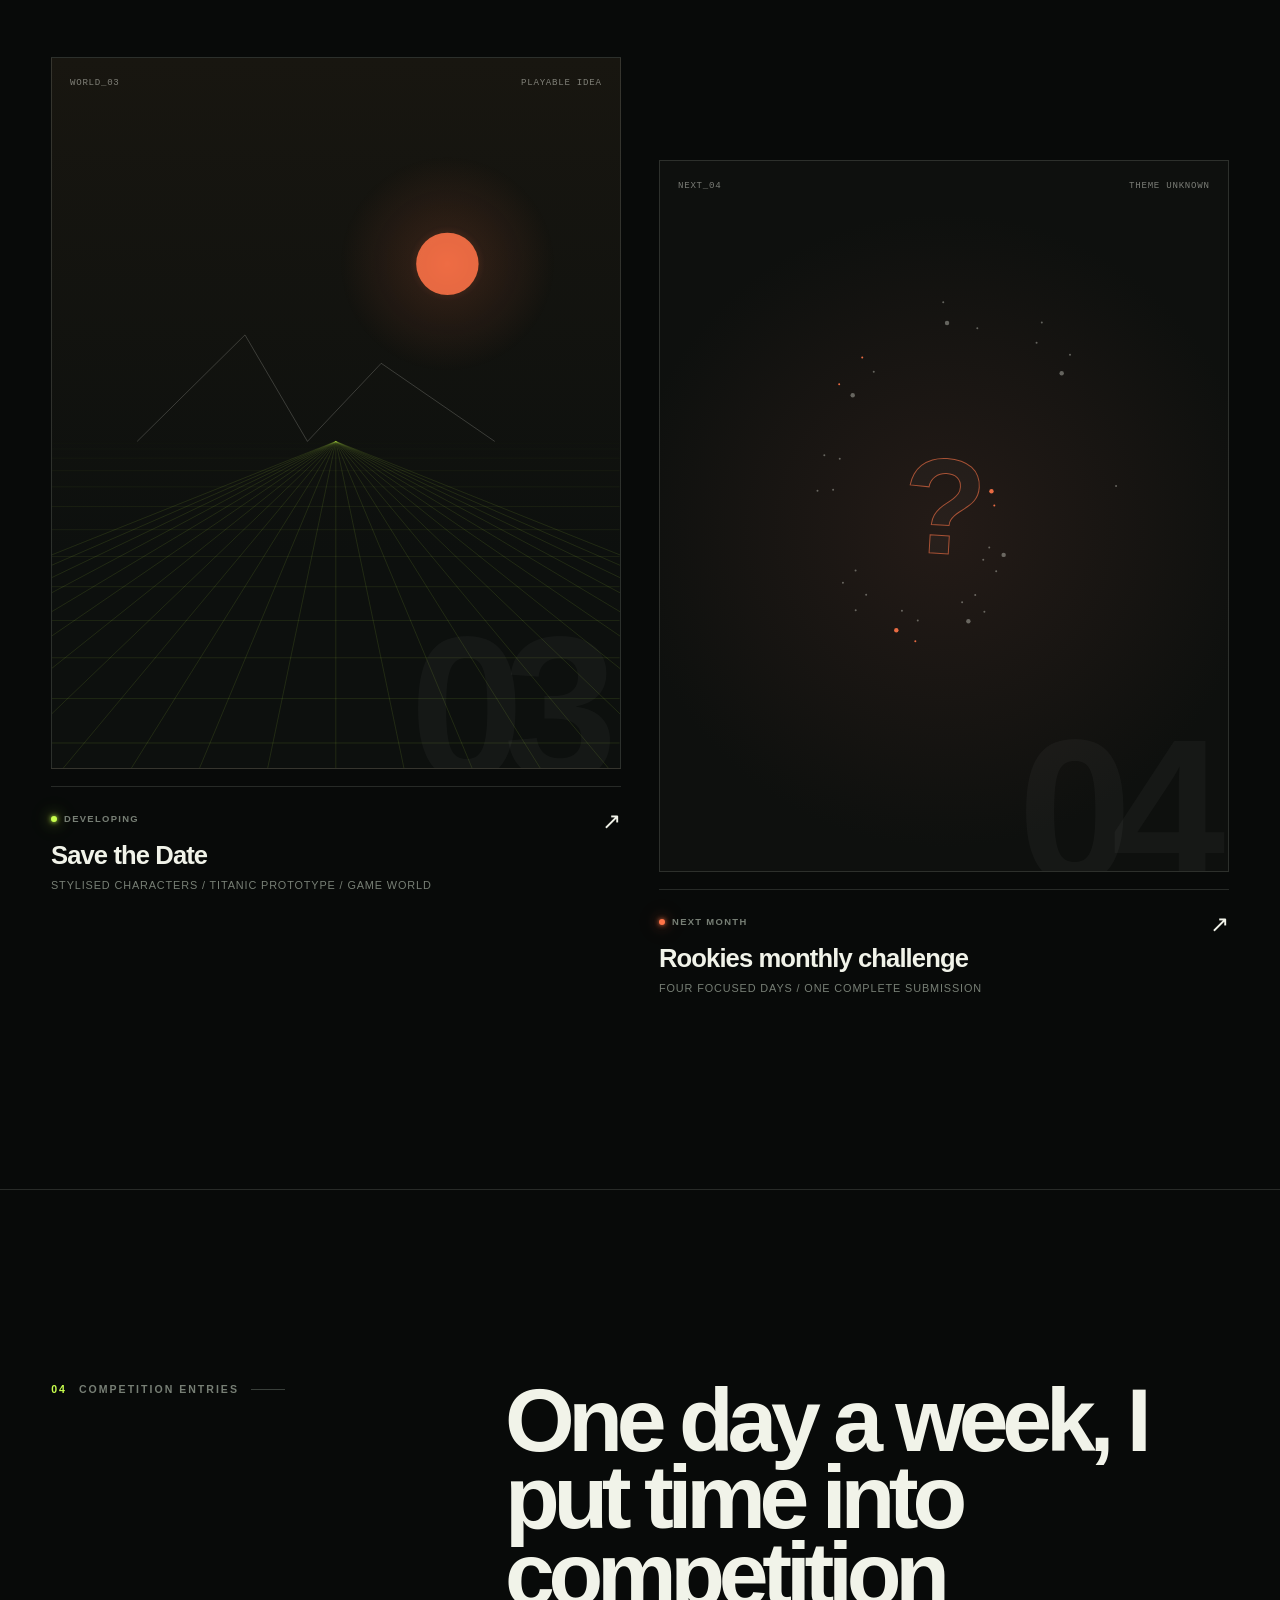
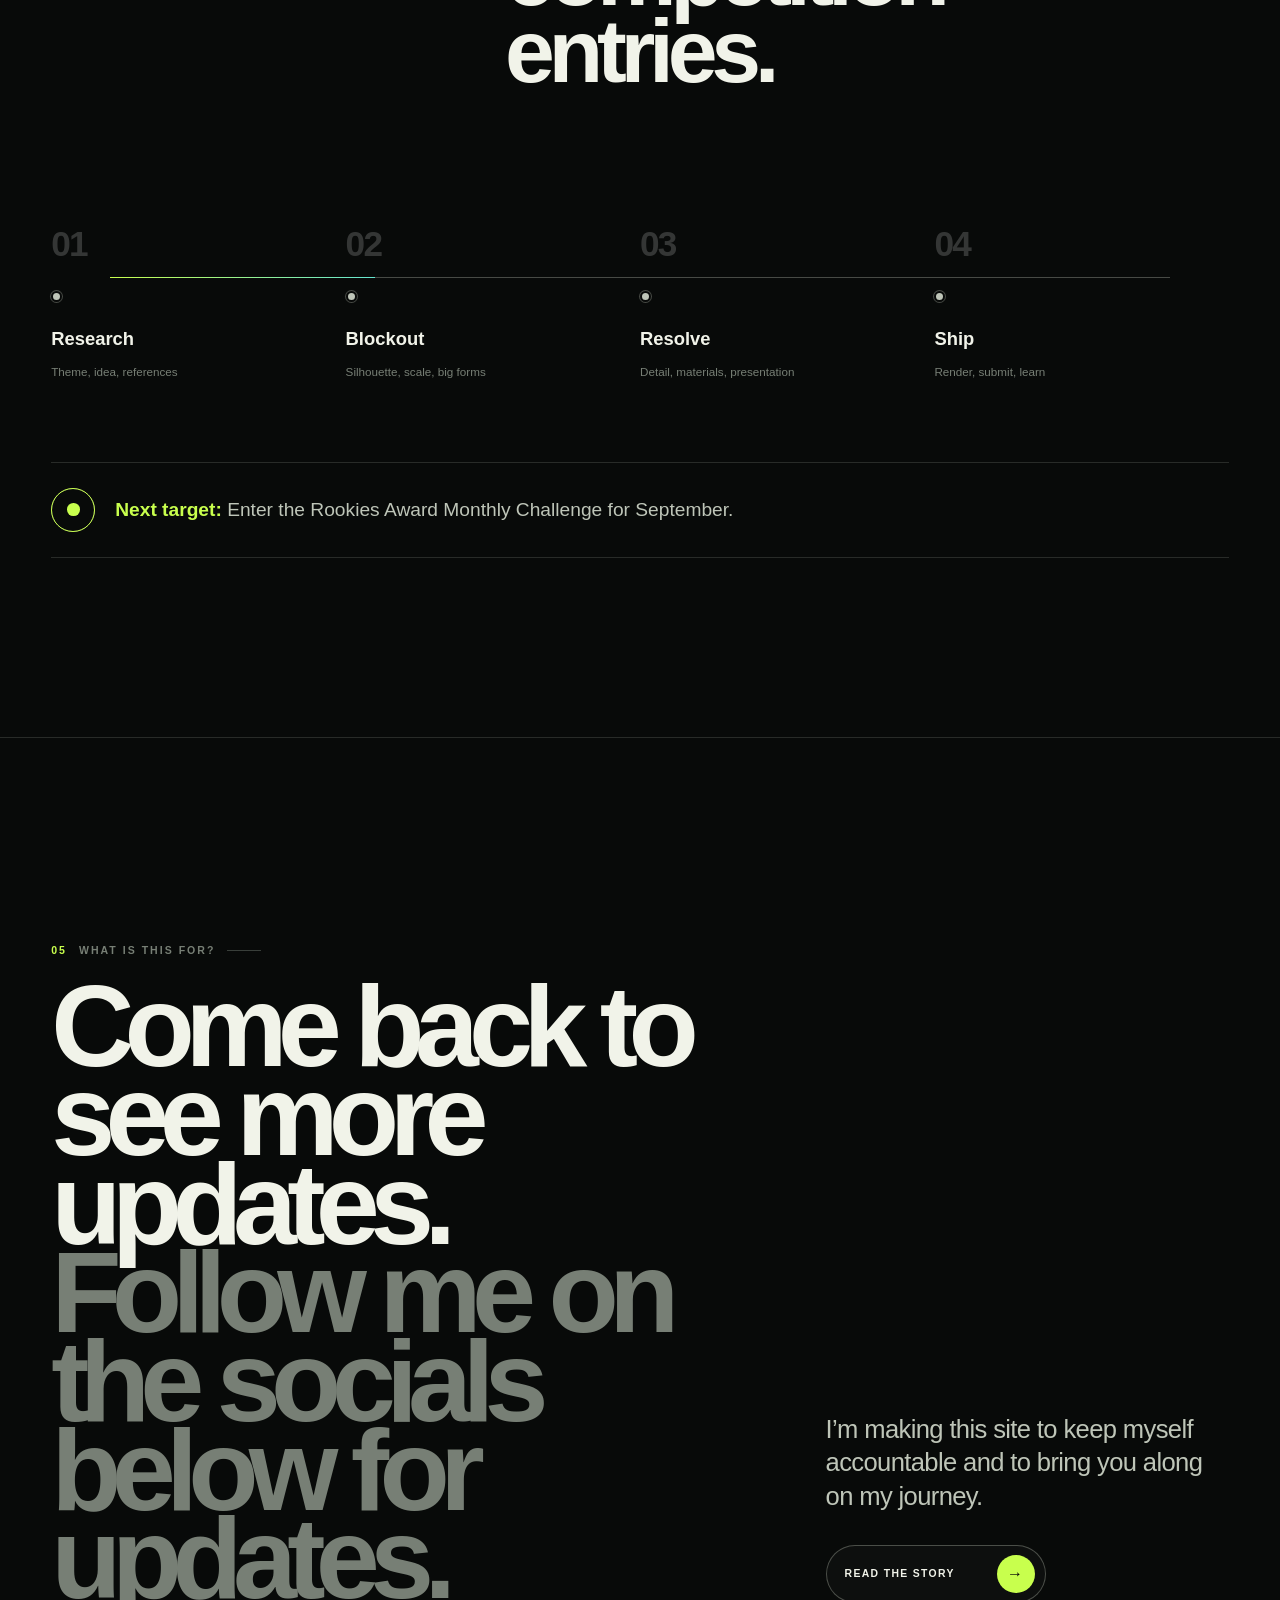
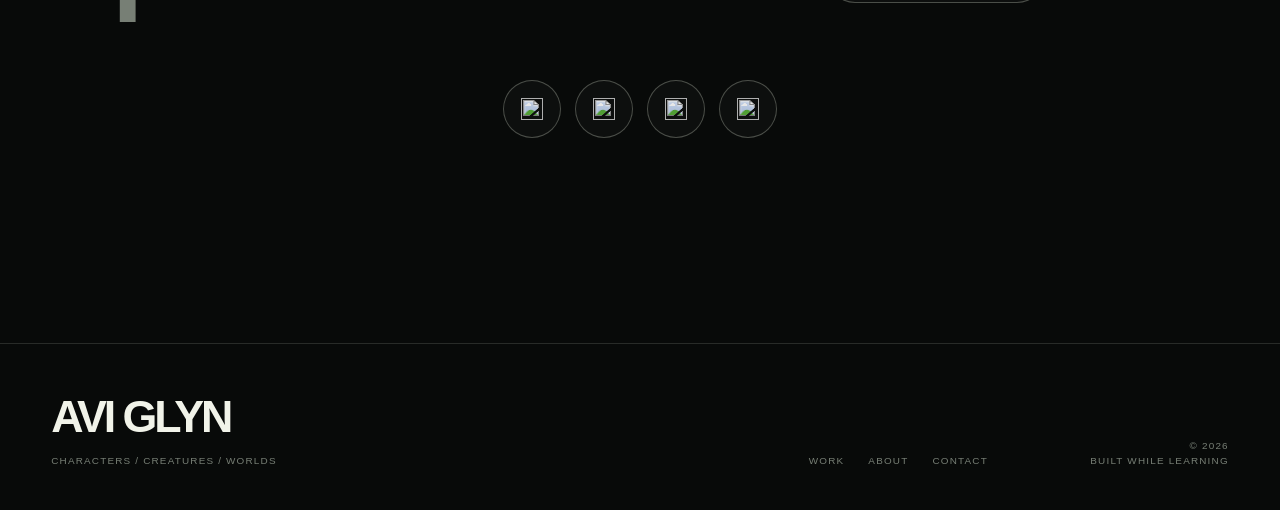
==== commit a0924652: "Refresh Section 05 copy and add social buttons" ====
--- a/index.html
+++ b/index.html
@@ -10,6 +10,7 @@
   <link rel="stylesheet" href="/home-motion.css?v=20260817-0107">
   <link rel="stylesheet" href="/hero-copy-preview.css?v=20260817-1126">
   <link rel="stylesheet" href="/workbench-status.css?v=20260817-1247">
+  <link rel="stylesheet" href="/point-socials.css?v=20260817-1425">
 </head>
 <body data-page="home">
   <a class="skip-link" href="#main">Skip to content</a>
@@ -168,13 +169,19 @@
     </section>
 
     <section class="manifesto section-shell reveal">
-      <p class="eyebrow"><span>05</span> The point</p>
+      <p class="eyebrow"><span>05</span> What is this for?</p>
       <div class="manifesto-grid">
-        <h2>I’m early.<br><span>Watch what happens next.</span></h2>
+        <h2>Come back to see more updates.<br><span>Follow me on the socials below for updates.</span></h2>
         <div>
-          <p>This site is not here to fake a finished career. It is here to create one—project by project, mistake by mistake, in public.</p>
+          <p>I’m making this site to keep myself accountable and to bring you along on my journey.</p>
           <a class="action-button magnetic" href="about.html"><span>Read the story</span><b aria-hidden="true">→</b></a>
         </div>
+      </div>
+      <div class="social-row" aria-label="Social platforms">
+        <button class="social-button" type="button" aria-label="Instagram, link coming soon" title="Instagram — coming soon"><img src="https://cdn.simpleicons.org/instagram/FFFFFF" alt="" aria-hidden="true"></button>
+        <button class="social-button" type="button" aria-label="YouTube, link coming soon" title="YouTube — coming soon"><img src="https://cdn.simpleicons.org/youtube/FFFFFF" alt="" aria-hidden="true"></button>
+        <button class="social-button" type="button" aria-label="Twitch, link coming soon" title="Twitch — coming soon"><img src="https://cdn.simpleicons.org/twitch/FFFFFF" alt="" aria-hidden="true"></button>
+        <button class="social-button" type="button" aria-label="TikTok, link coming soon" title="TikTok — coming soon"><img src="https://cdn.simpleicons.org/tiktok/FFFFFF" alt="" aria-hidden="true"></button>
       </div>
     </section>
   </main>
--- a/point-socials.css
+++ b/point-socials.css
@@ -0,0 +1,53 @@
+/* Section 05 social buttons only. */
+
+.manifesto .social-row {
+  display: flex;
+  flex-wrap: wrap;
+  justify-content: center;
+  gap: 14px;
+  margin-top: clamp(50px, 6vw, 82px);
+}
+
+.manifesto .social-button {
+  width: 58px;
+  height: 58px;
+  display: grid;
+  place-items: center;
+  padding: 0;
+  border: 1px solid var(--line-strong);
+  border-radius: 50%;
+  background: rgba(255,255,255,.025);
+  color: var(--text);
+  cursor: default;
+  transition: transform .28s var(--ease), background .25s ease, border-color .25s ease, box-shadow .28s ease;
+}
+
+.manifesto .social-button img {
+  width: 22px;
+  height: 22px;
+  display: block;
+  opacity: .9;
+  transition: filter .25s ease, opacity .25s ease, transform .28s var(--ease);
+}
+
+.manifesto .social-button:hover,
+.manifesto .social-button:focus-visible {
+  outline: none;
+  background: var(--acid);
+  border-color: var(--acid);
+  box-shadow: 0 0 8px rgba(200,255,77,.8), 0 0 24px rgba(200,255,77,.42), 0 0 48px rgba(200,255,77,.18);
+  transform: translateY(-4px) scale(1.04);
+}
+
+.manifesto .social-button:hover img,
+.manifesto .social-button:focus-visible img {
+  opacity: 1;
+  filter: brightness(0);
+  transform: scale(1.08);
+}
+
+@media (max-width: 760px) {
+  .manifesto .social-row {
+    justify-content: flex-start;
+  }
+}
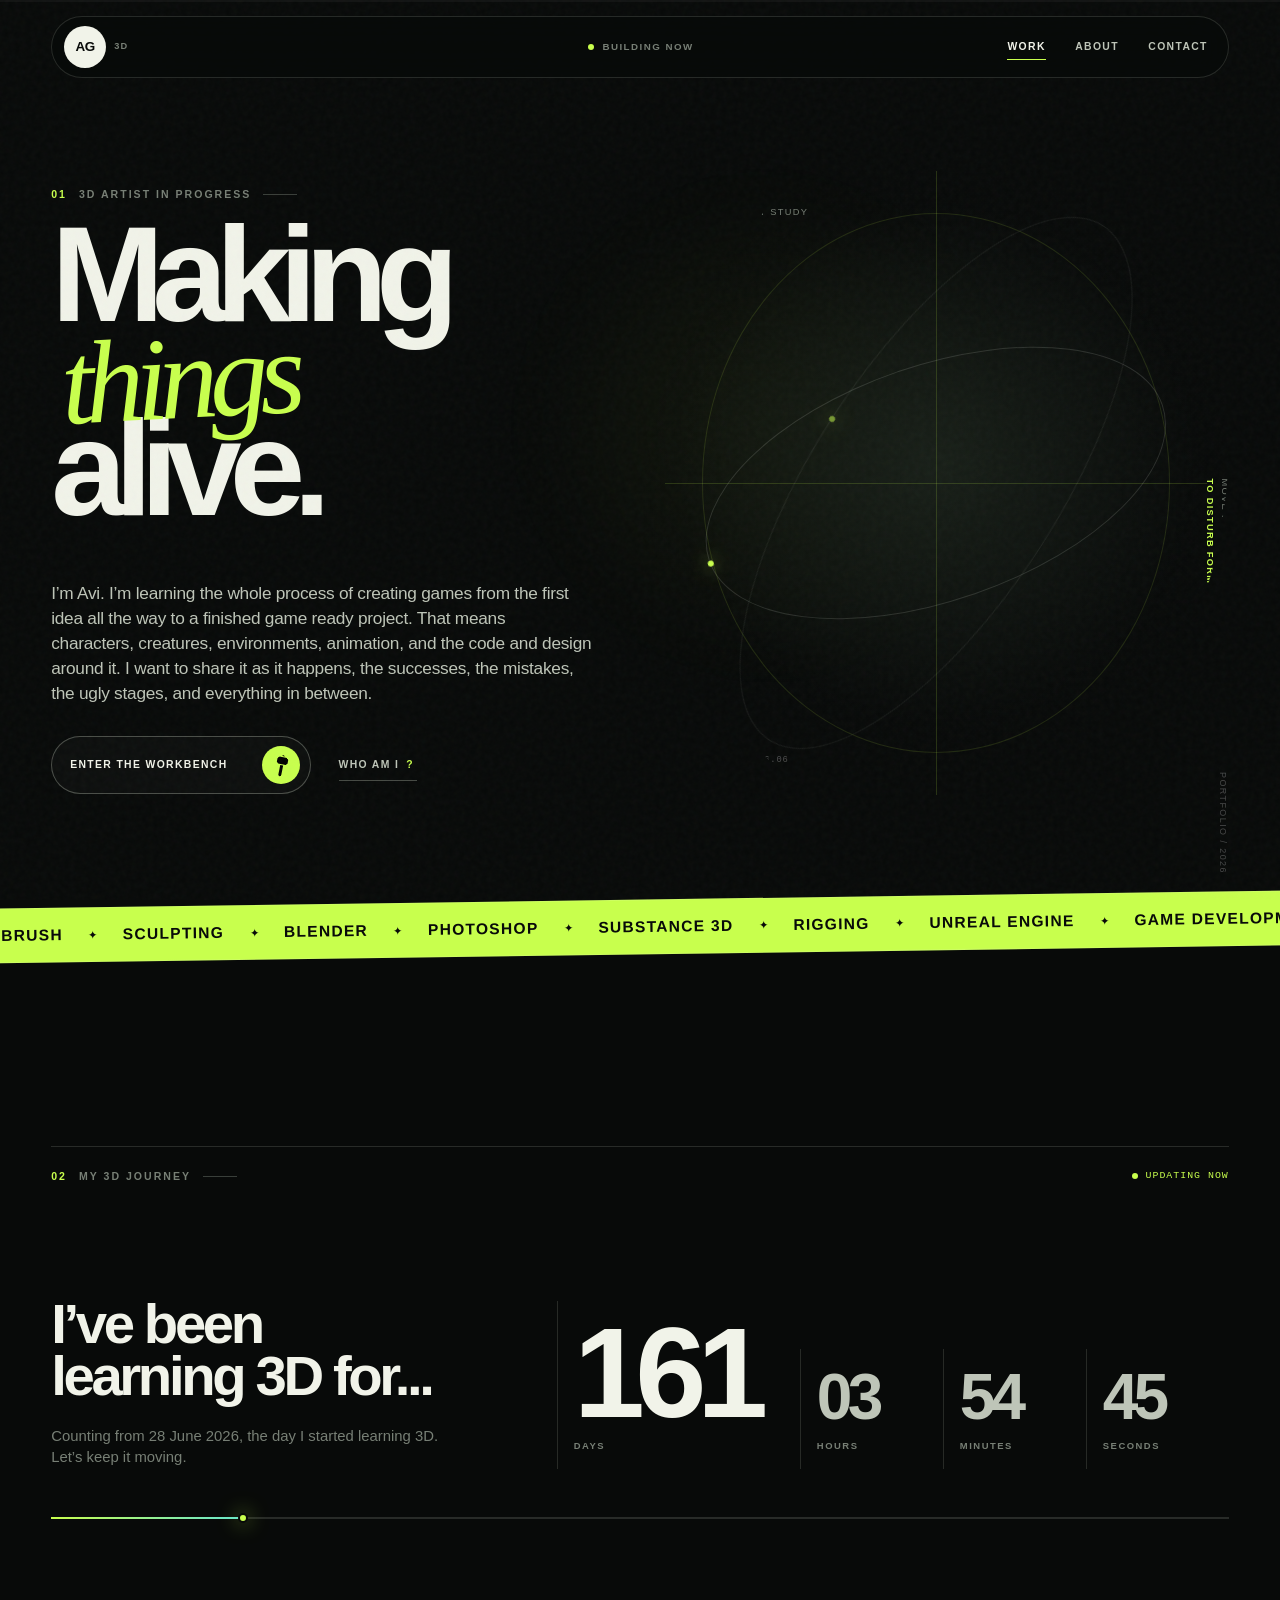
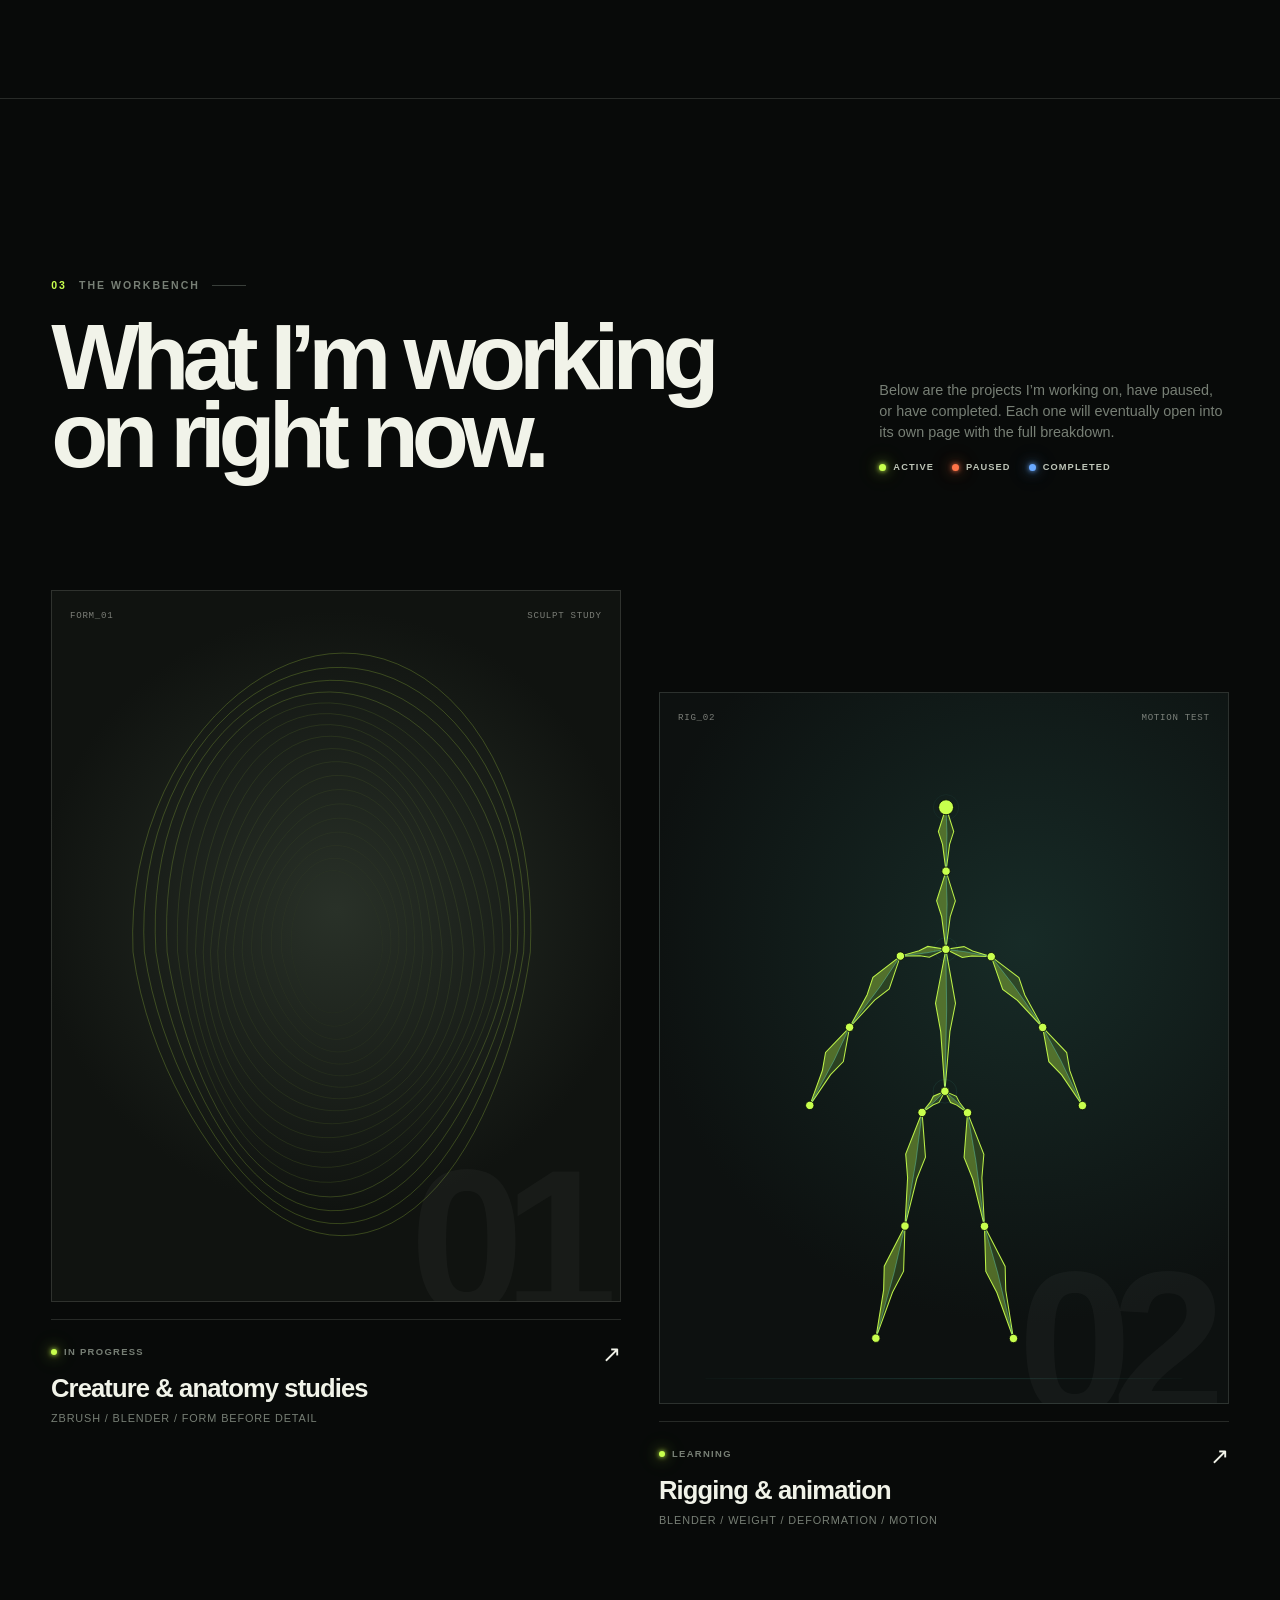
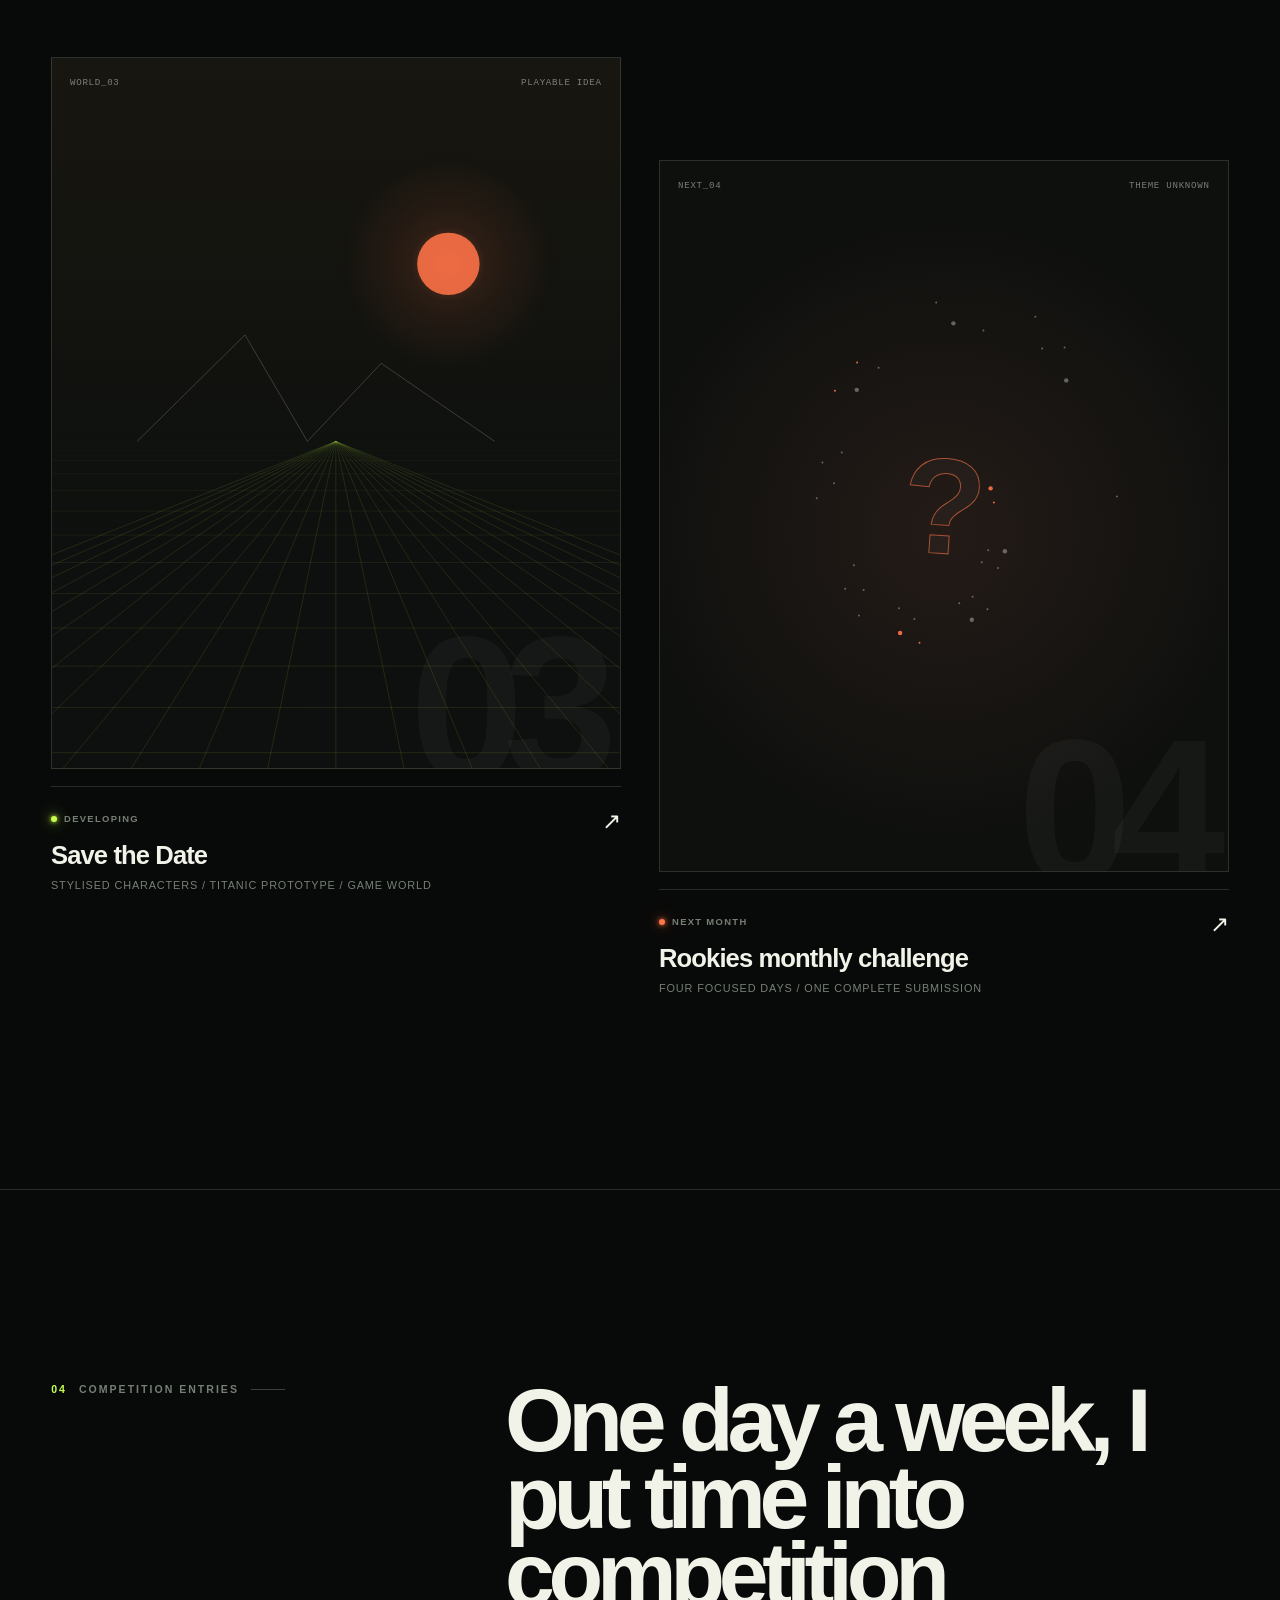
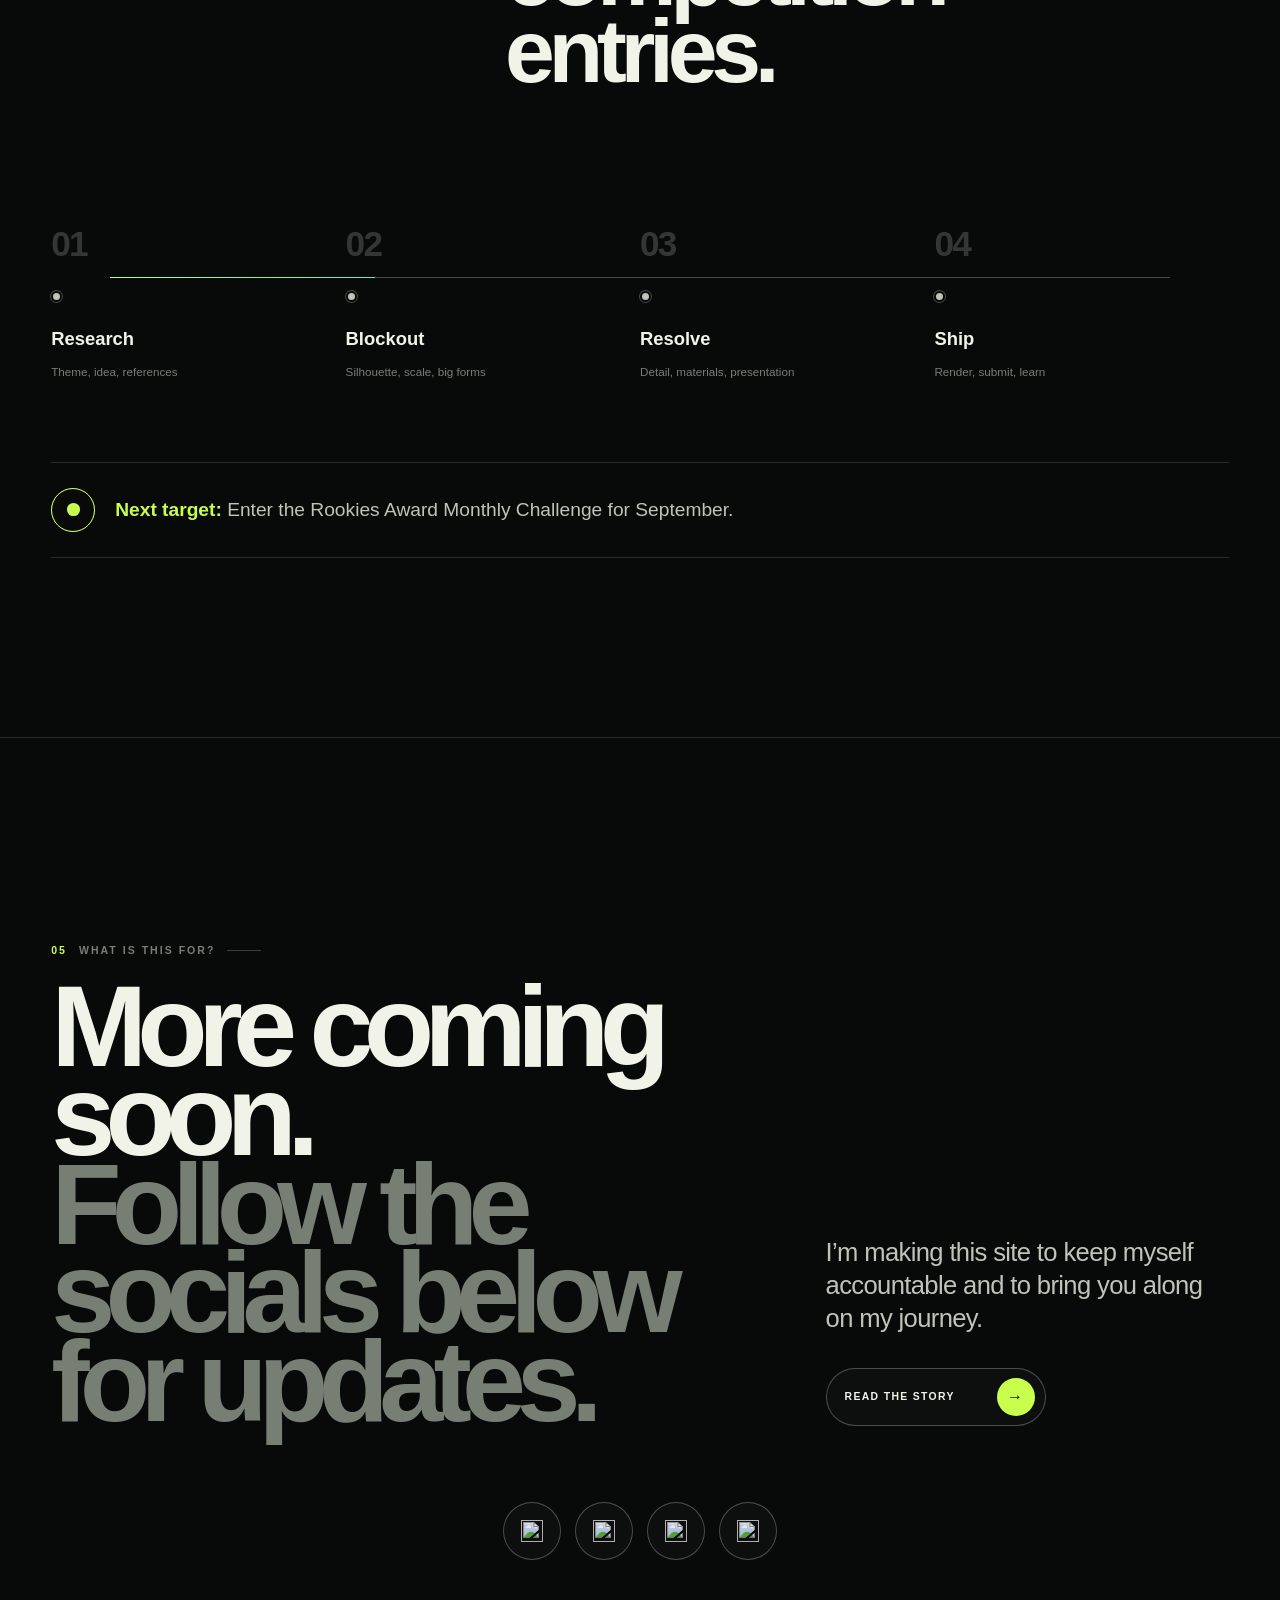
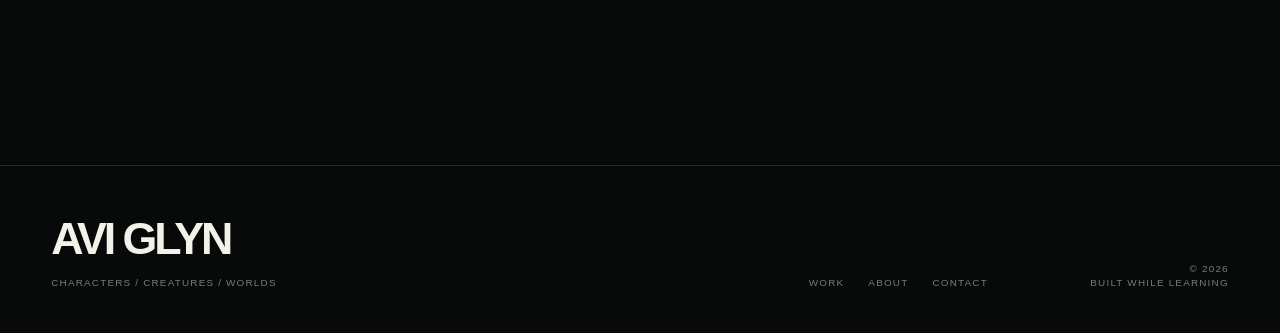
==== commit c6815e3b: "Shorten section 05 update copy" ====
--- a/index.html
+++ b/index.html
@@ -171,7 +171,7 @@
     <section class="manifesto section-shell reveal">
       <p class="eyebrow"><span>05</span> What is this for?</p>
       <div class="manifesto-grid">
-        <h2>Come back to see more updates.<br><span>Follow me on the socials below for updates.</span></h2>
+        <h2>More coming soon.<br><span>Follow the socials below for updates.</span></h2>
         <div>
           <p>I’m making this site to keep myself accountable and to bring you along on my journey.</p>
           <a class="action-button magnetic" href="about.html"><span>Read the story</span><b aria-hidden="true">→</b></a>
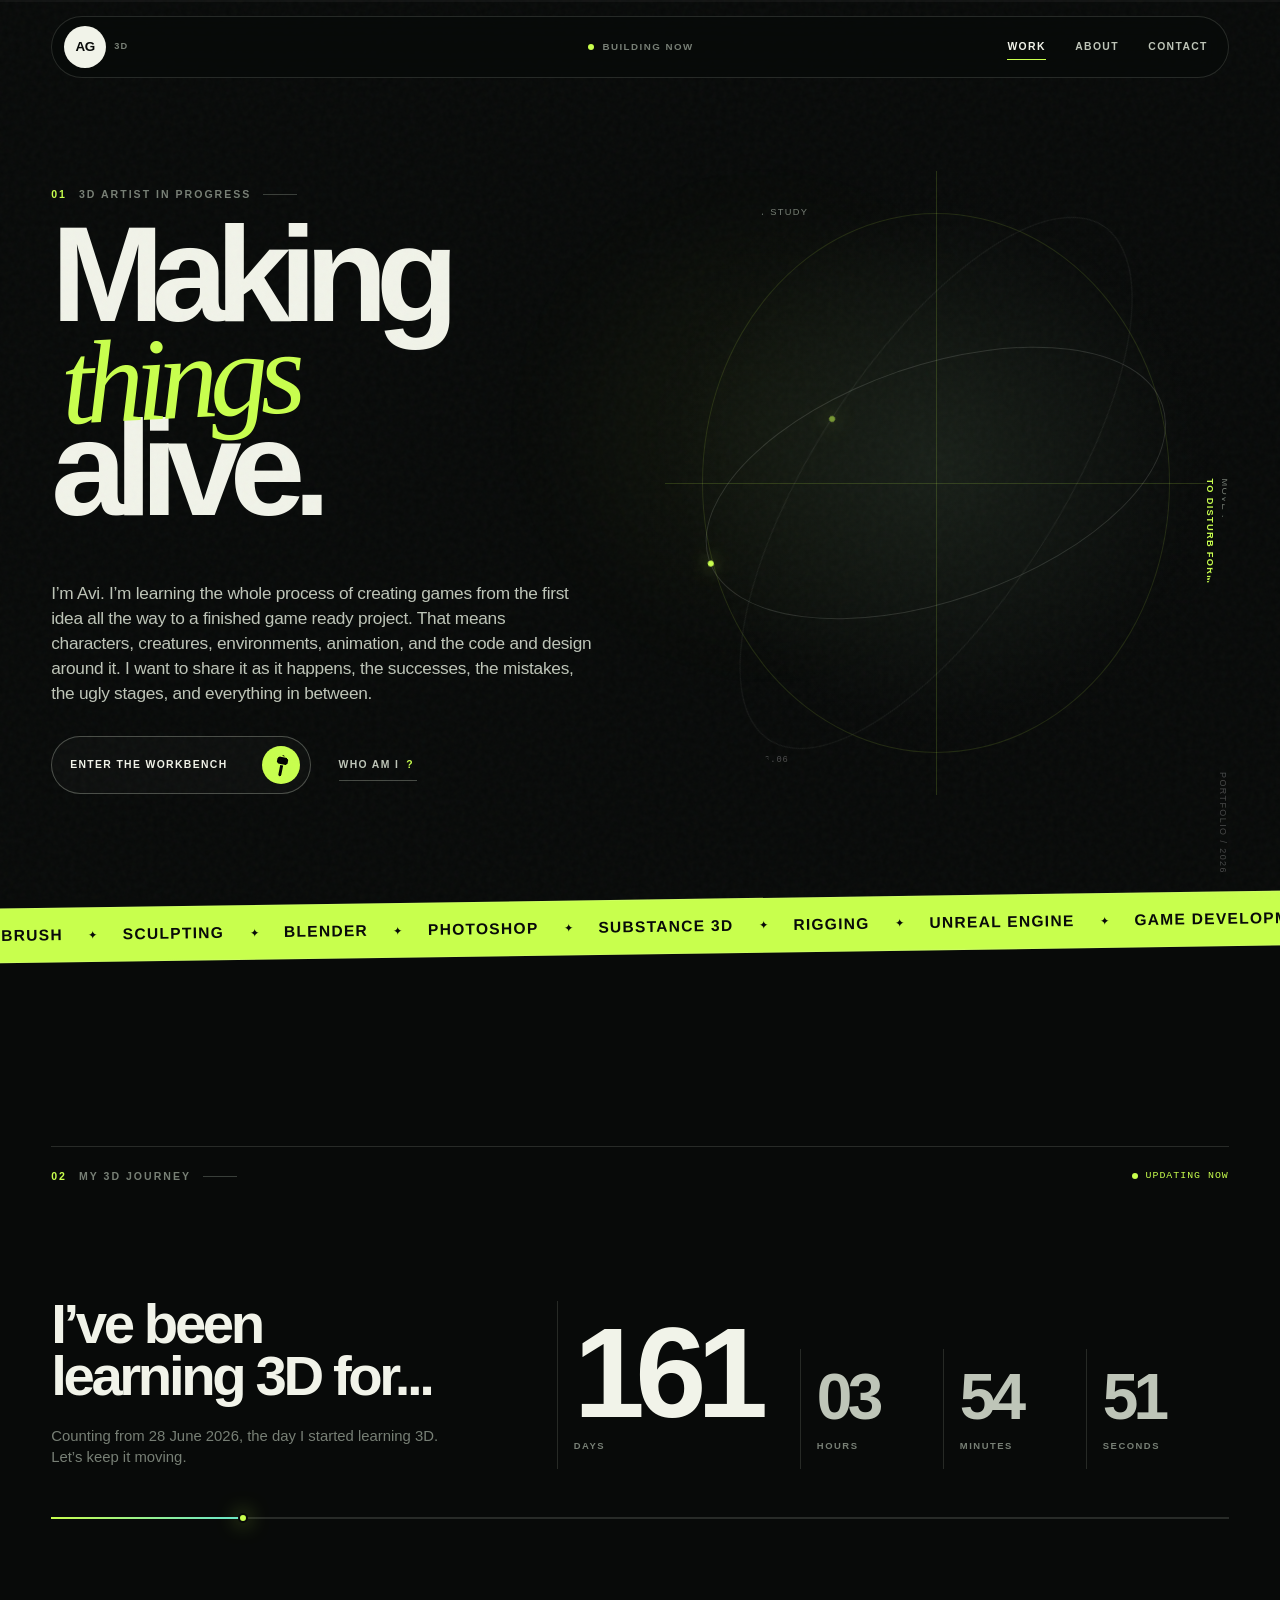
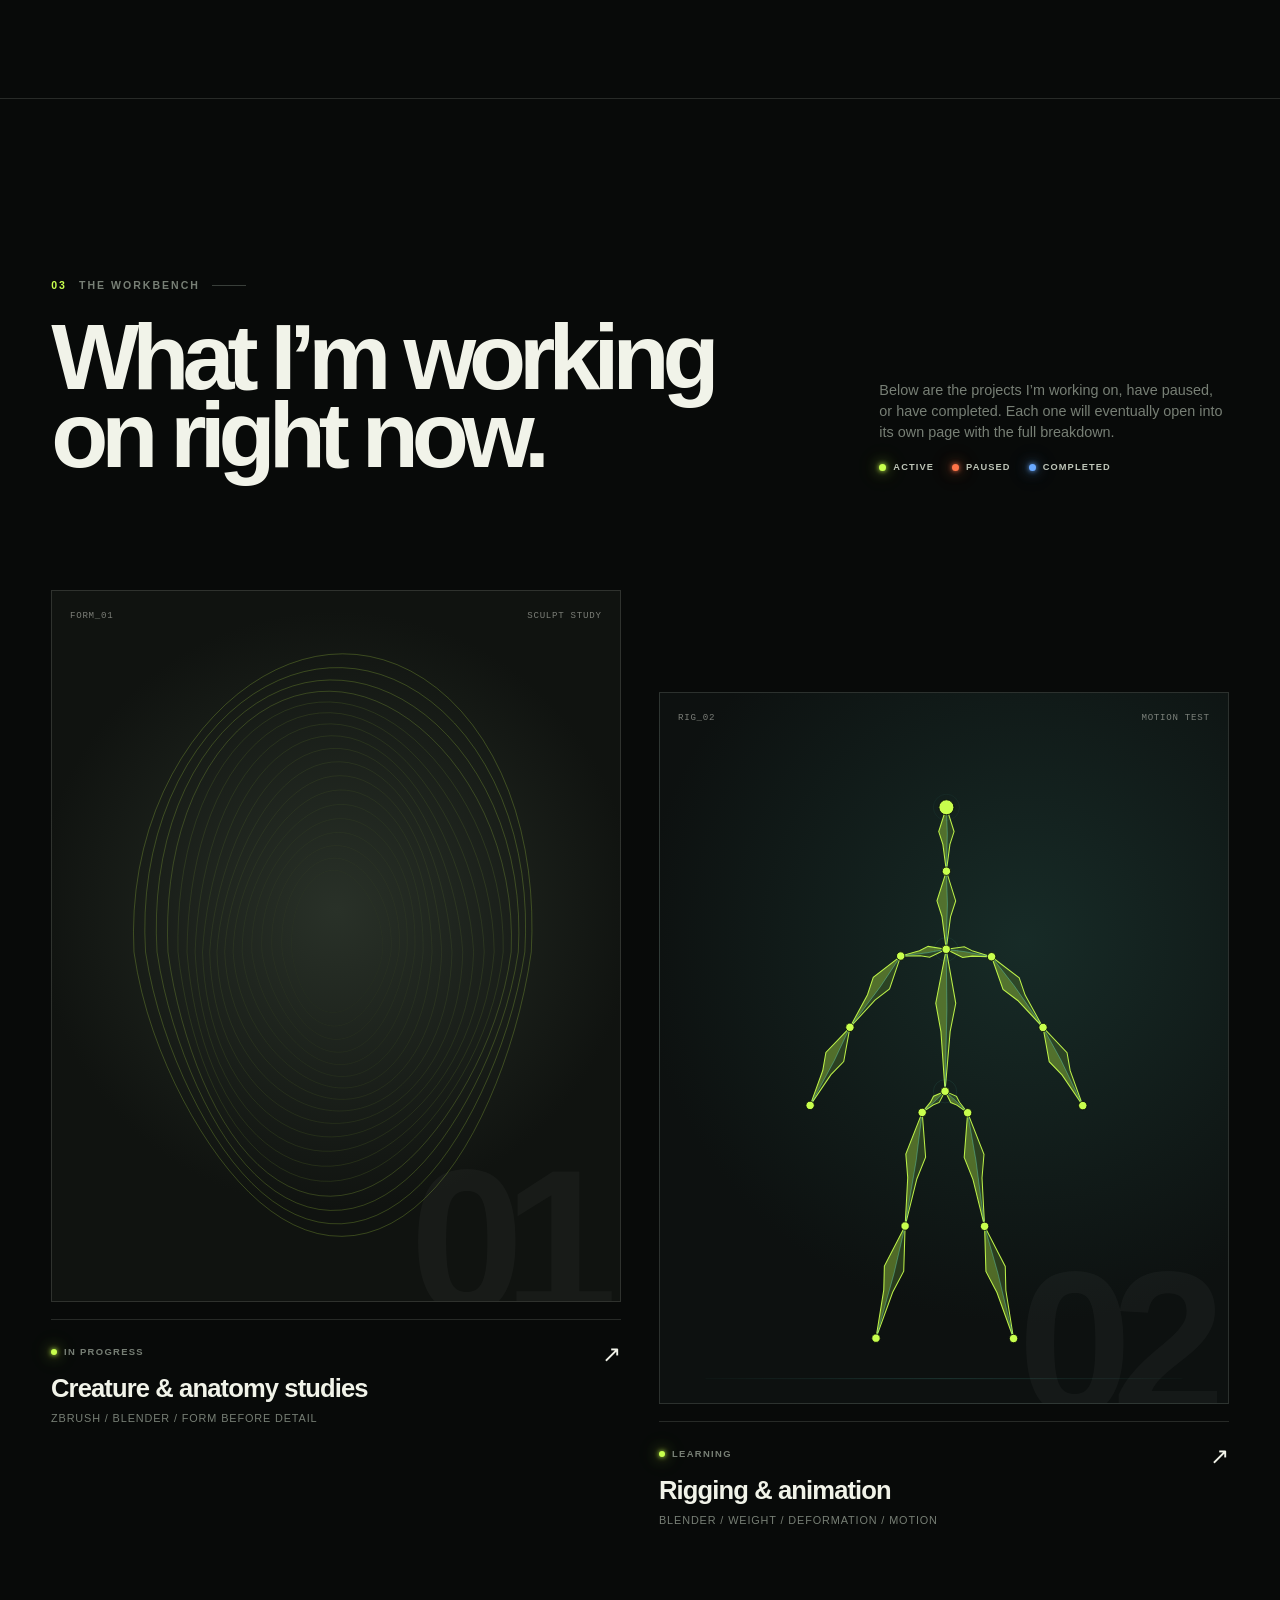
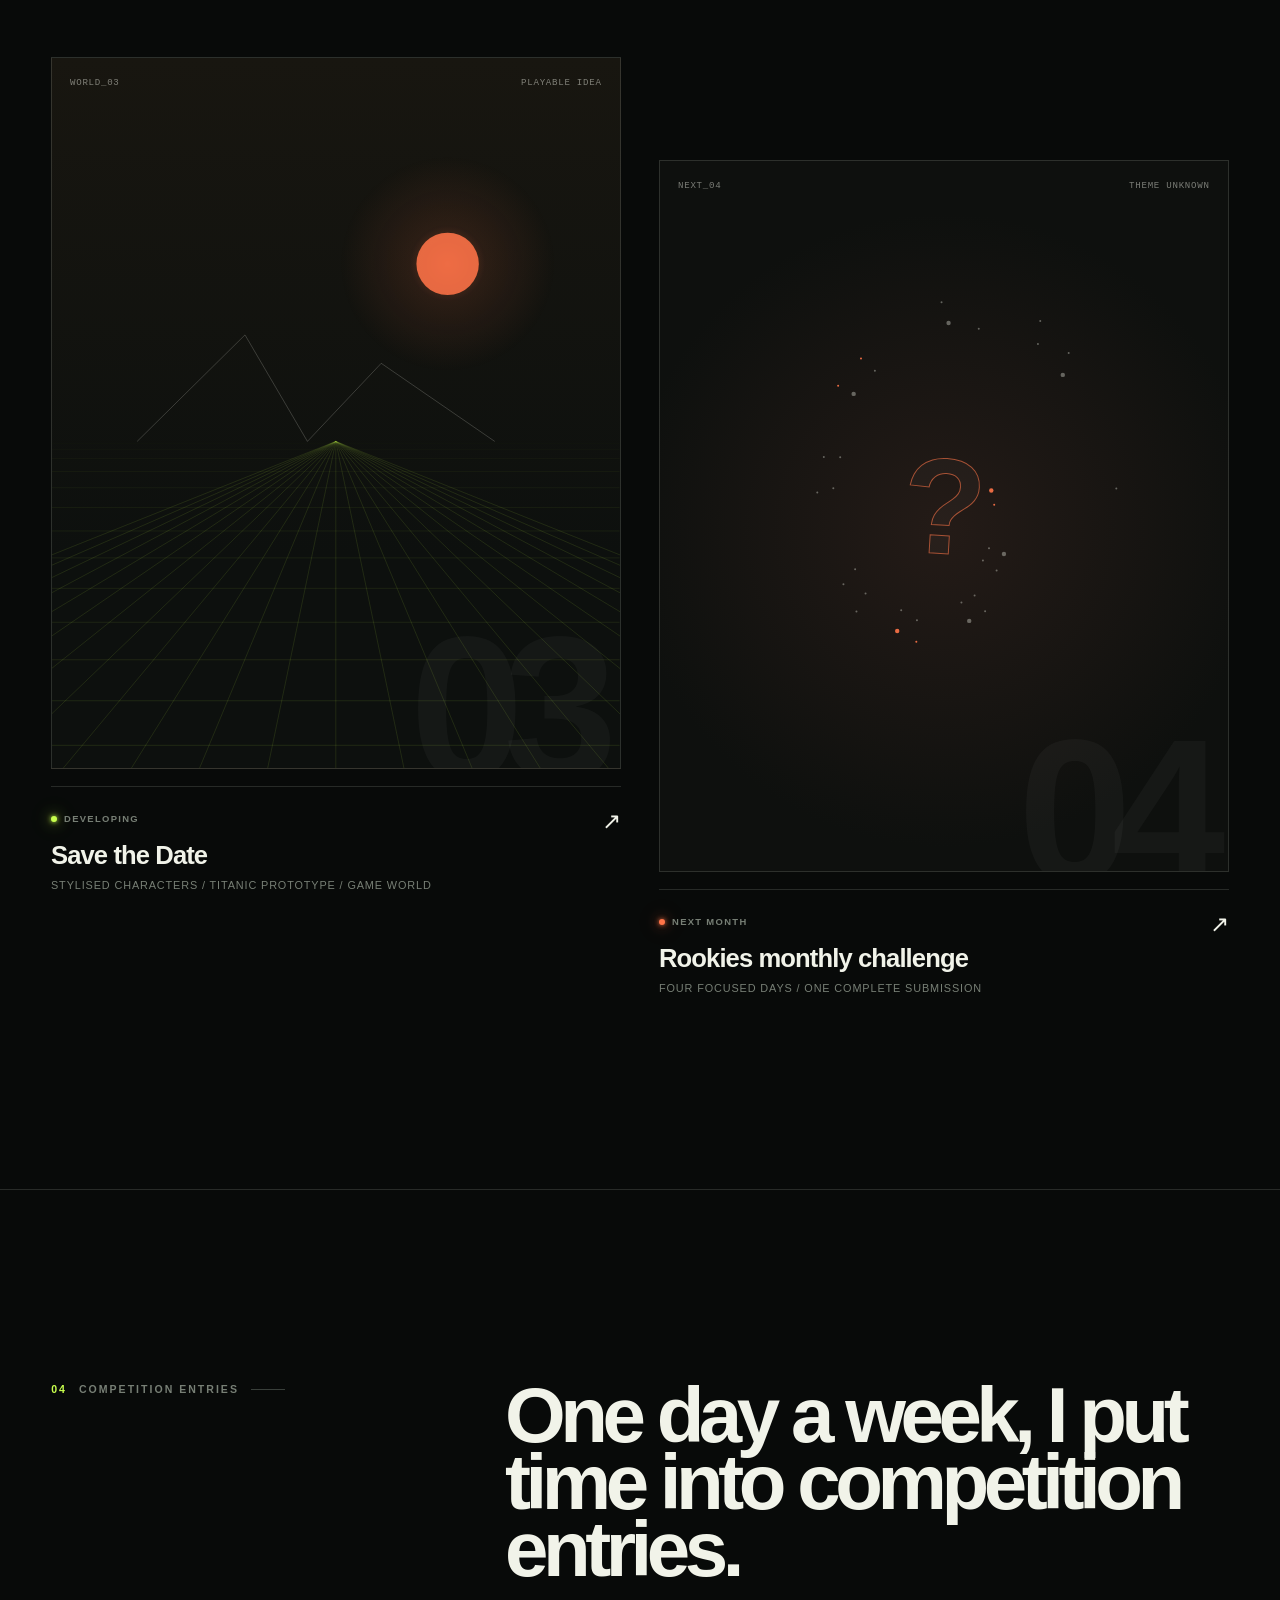
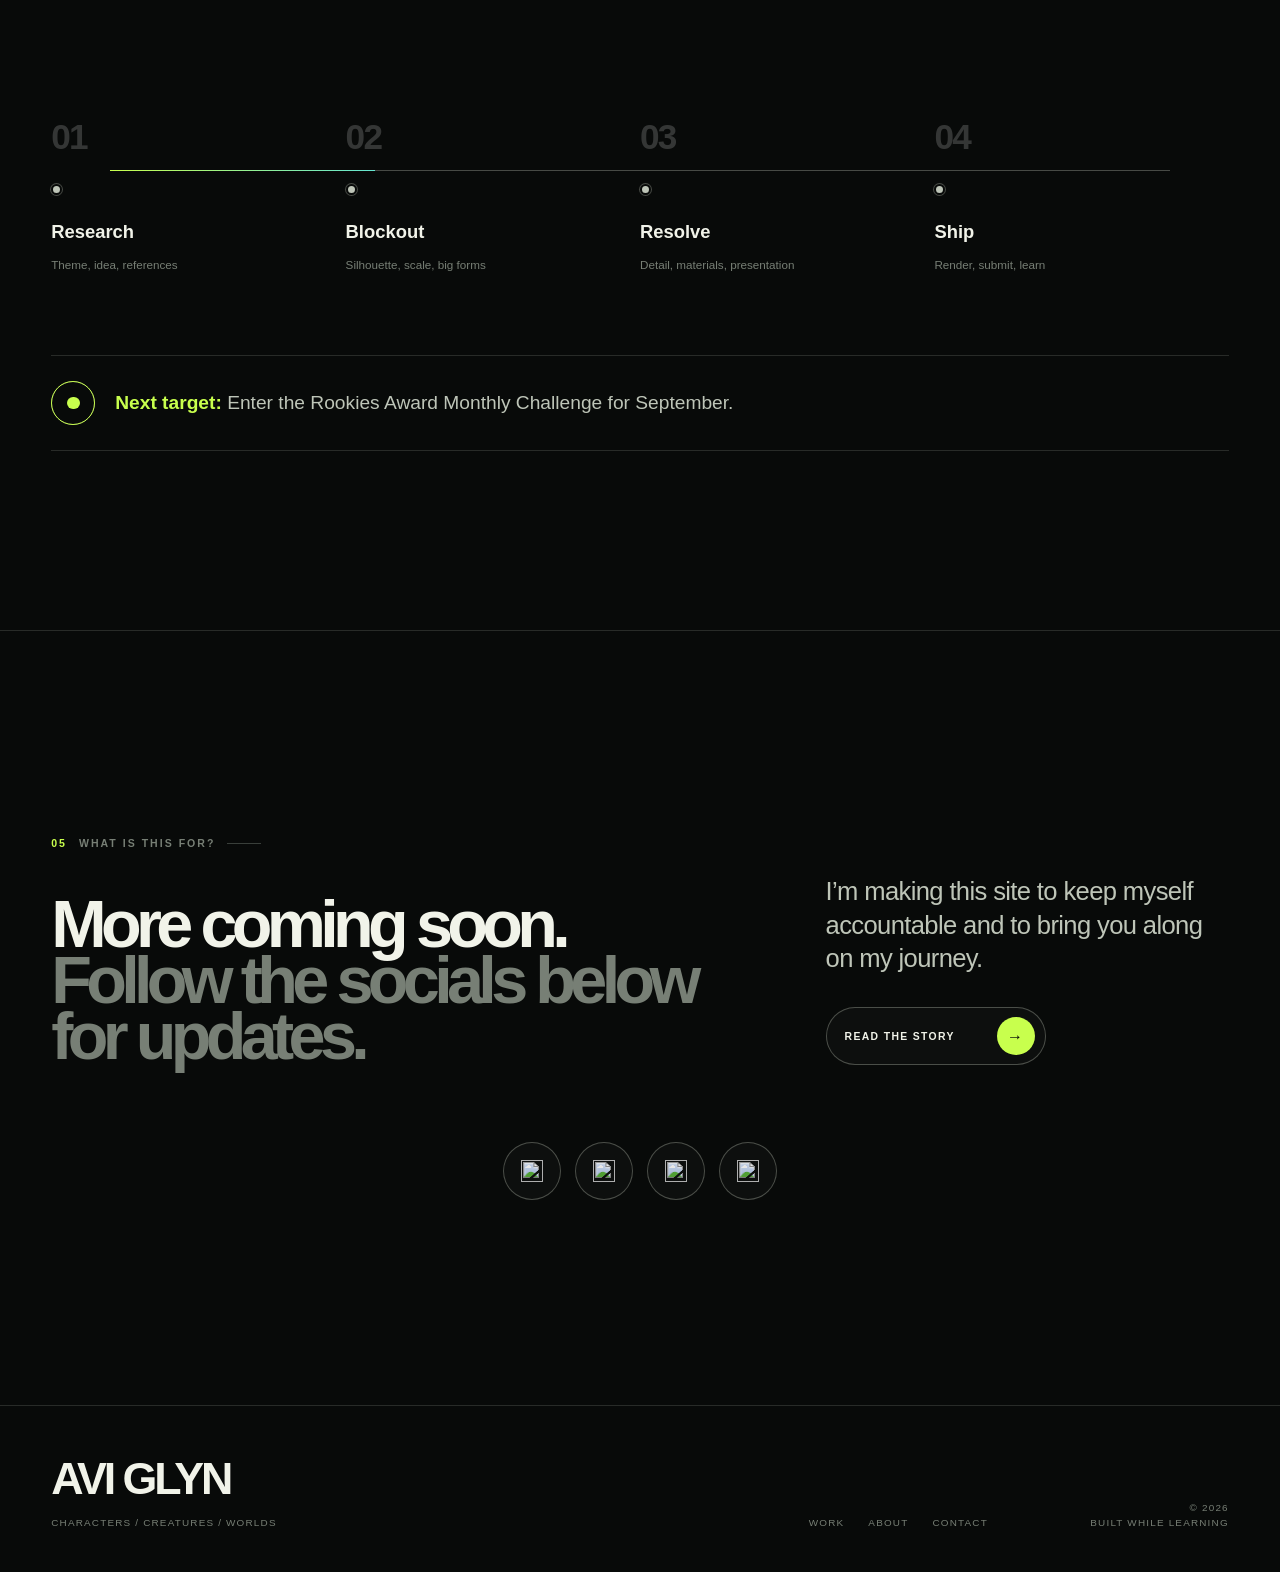
==== commit c524d3e0: "Load preview section heading scale" ====
--- a/index.html
+++ b/index.html
@@ -11,6 +11,7 @@
   <link rel="stylesheet" href="/hero-copy-preview.css?v=20260817-1126">
   <link rel="stylesheet" href="/workbench-status.css?v=20260817-1247">
   <link rel="stylesheet" href="/point-socials.css?v=20260817-1425">
+  <link rel="stylesheet" href="/section-heading-scale-preview.css?v=20260817-1443">
 </head>
 <body data-page="home">
   <a class="skip-link" href="#main">Skip to content</a>
--- a/section-heading-scale-preview.css
+++ b/section-heading-scale-preview.css
@@ -0,0 +1,12 @@
+/* Preview only: desktop/tablet scale tuning for sections 04 and 05. */
+
+@media (min-width: 761px) {
+  .challenge-head h2 {
+    font-size: clamp(3rem, 6.1vw, 7rem);
+  }
+
+  .manifesto h2 {
+    font-size: clamp(3rem, 5.2vw, 6.25rem);
+    line-height: .84;
+  }
+}
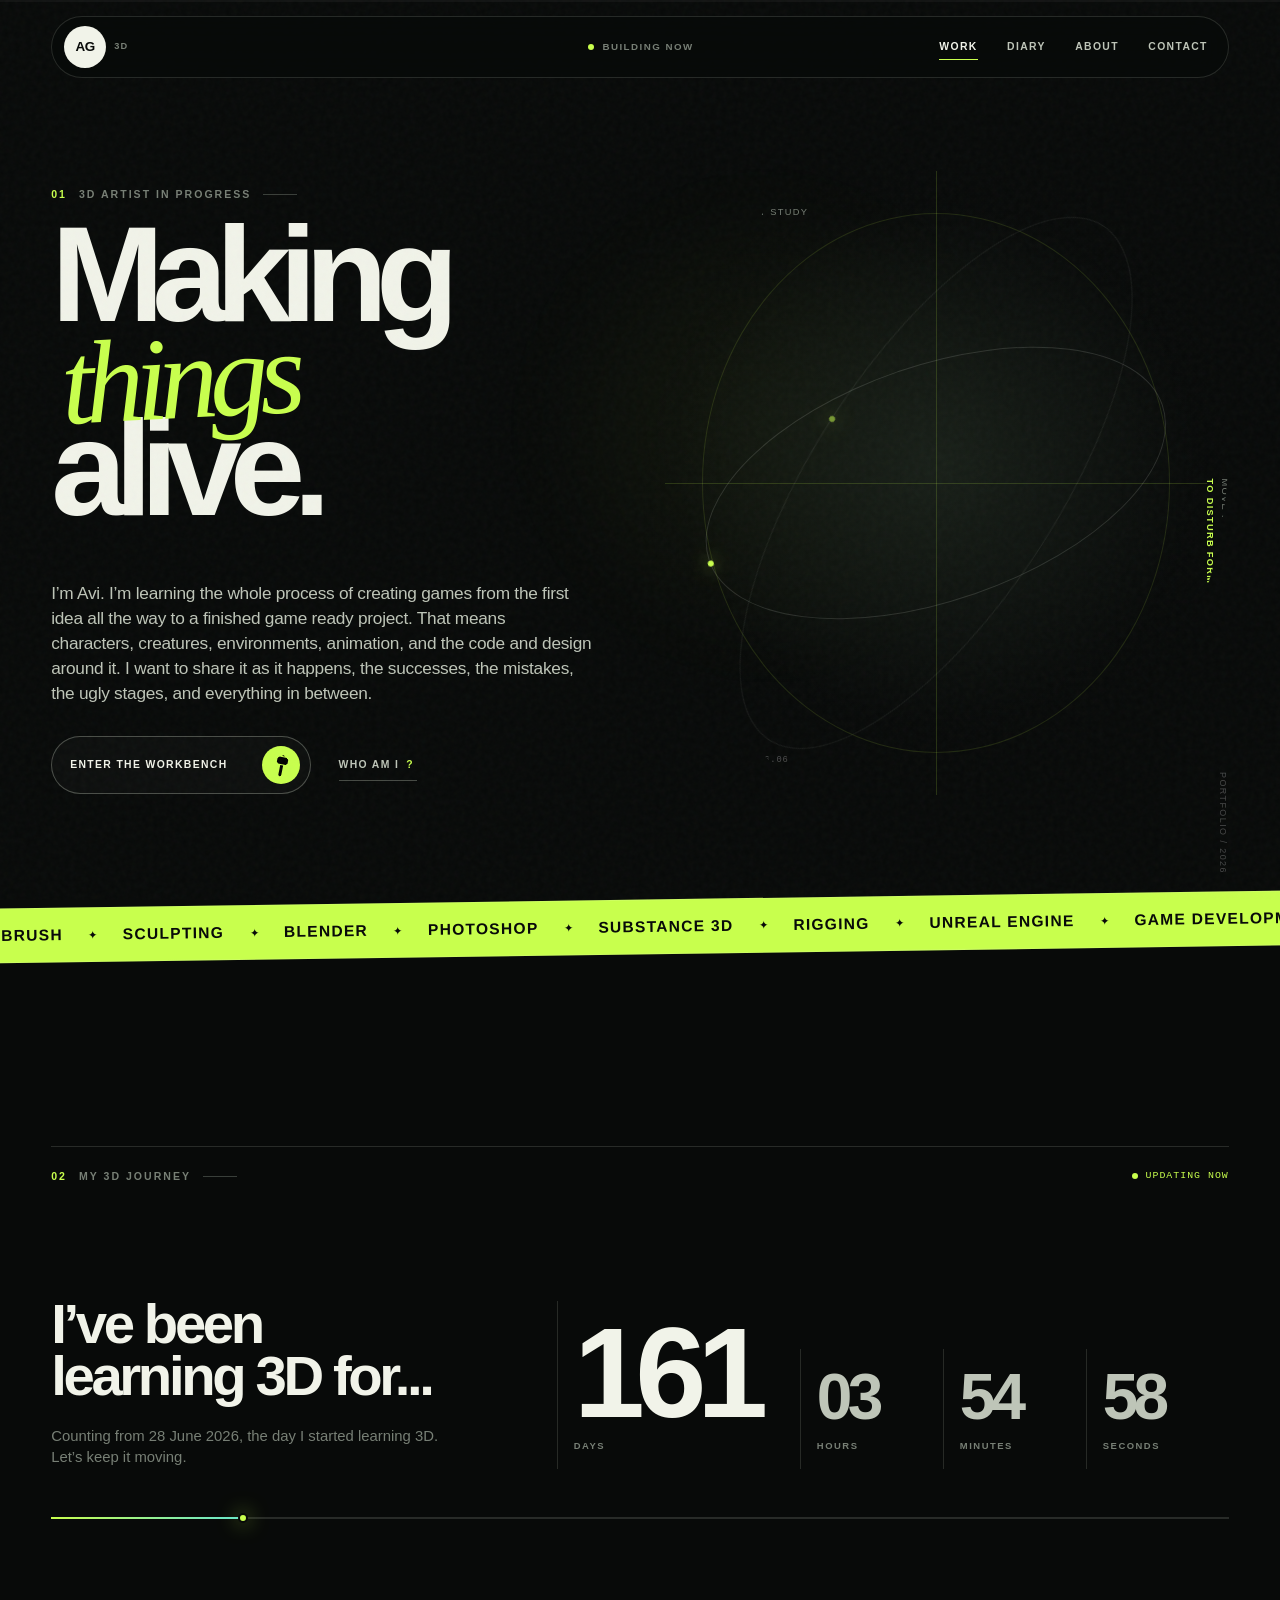
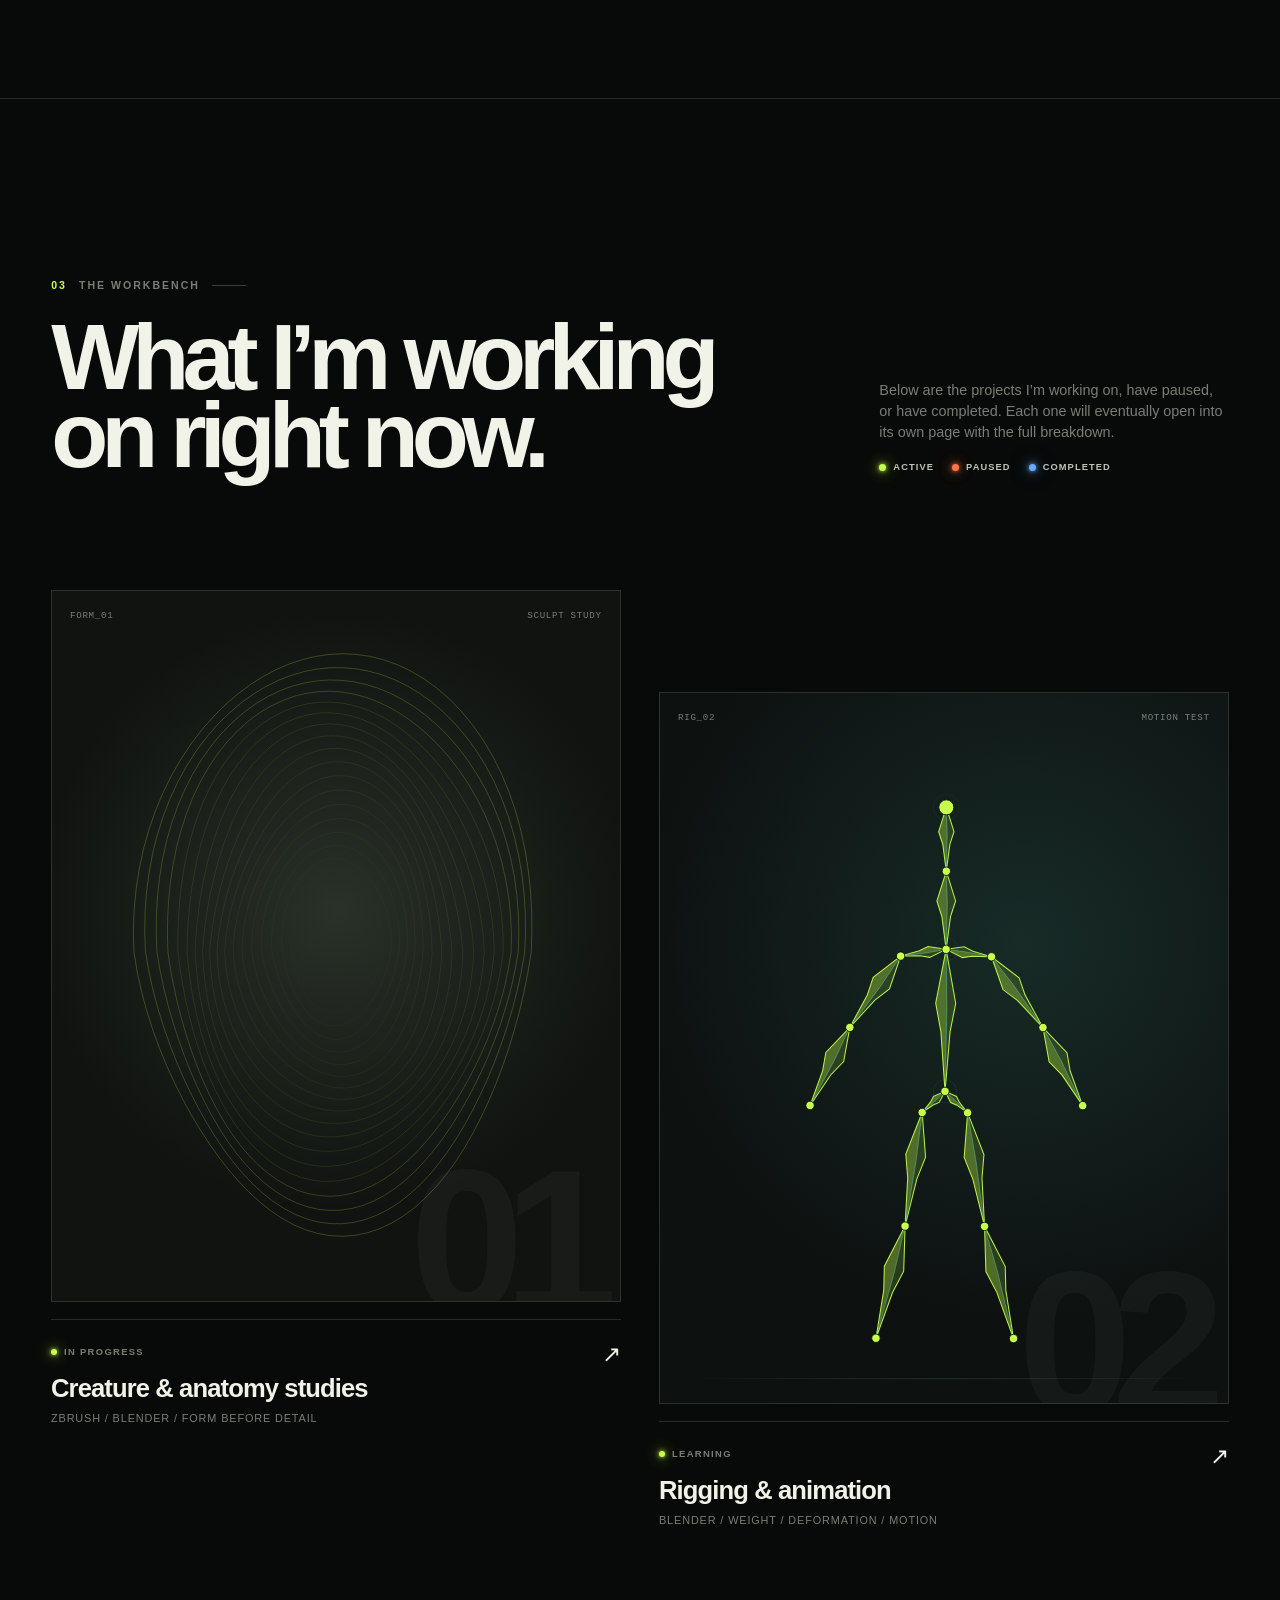
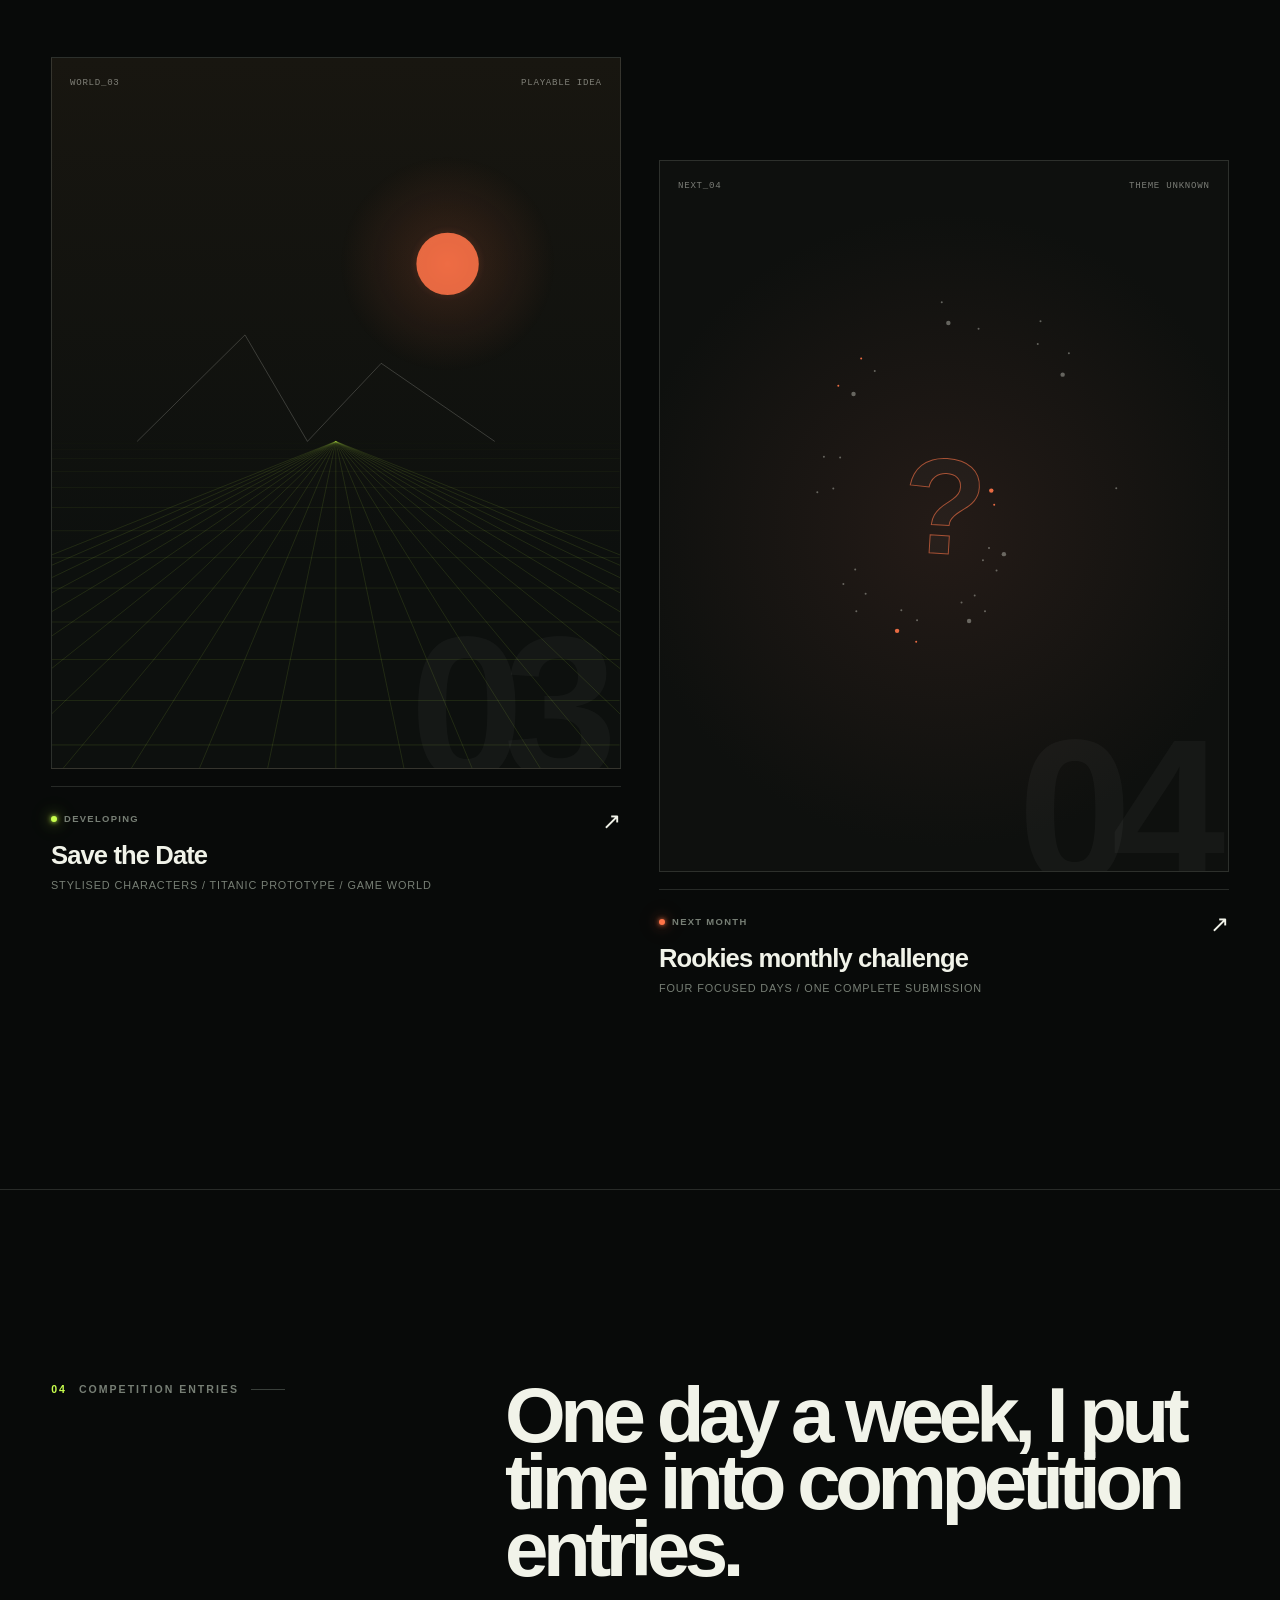
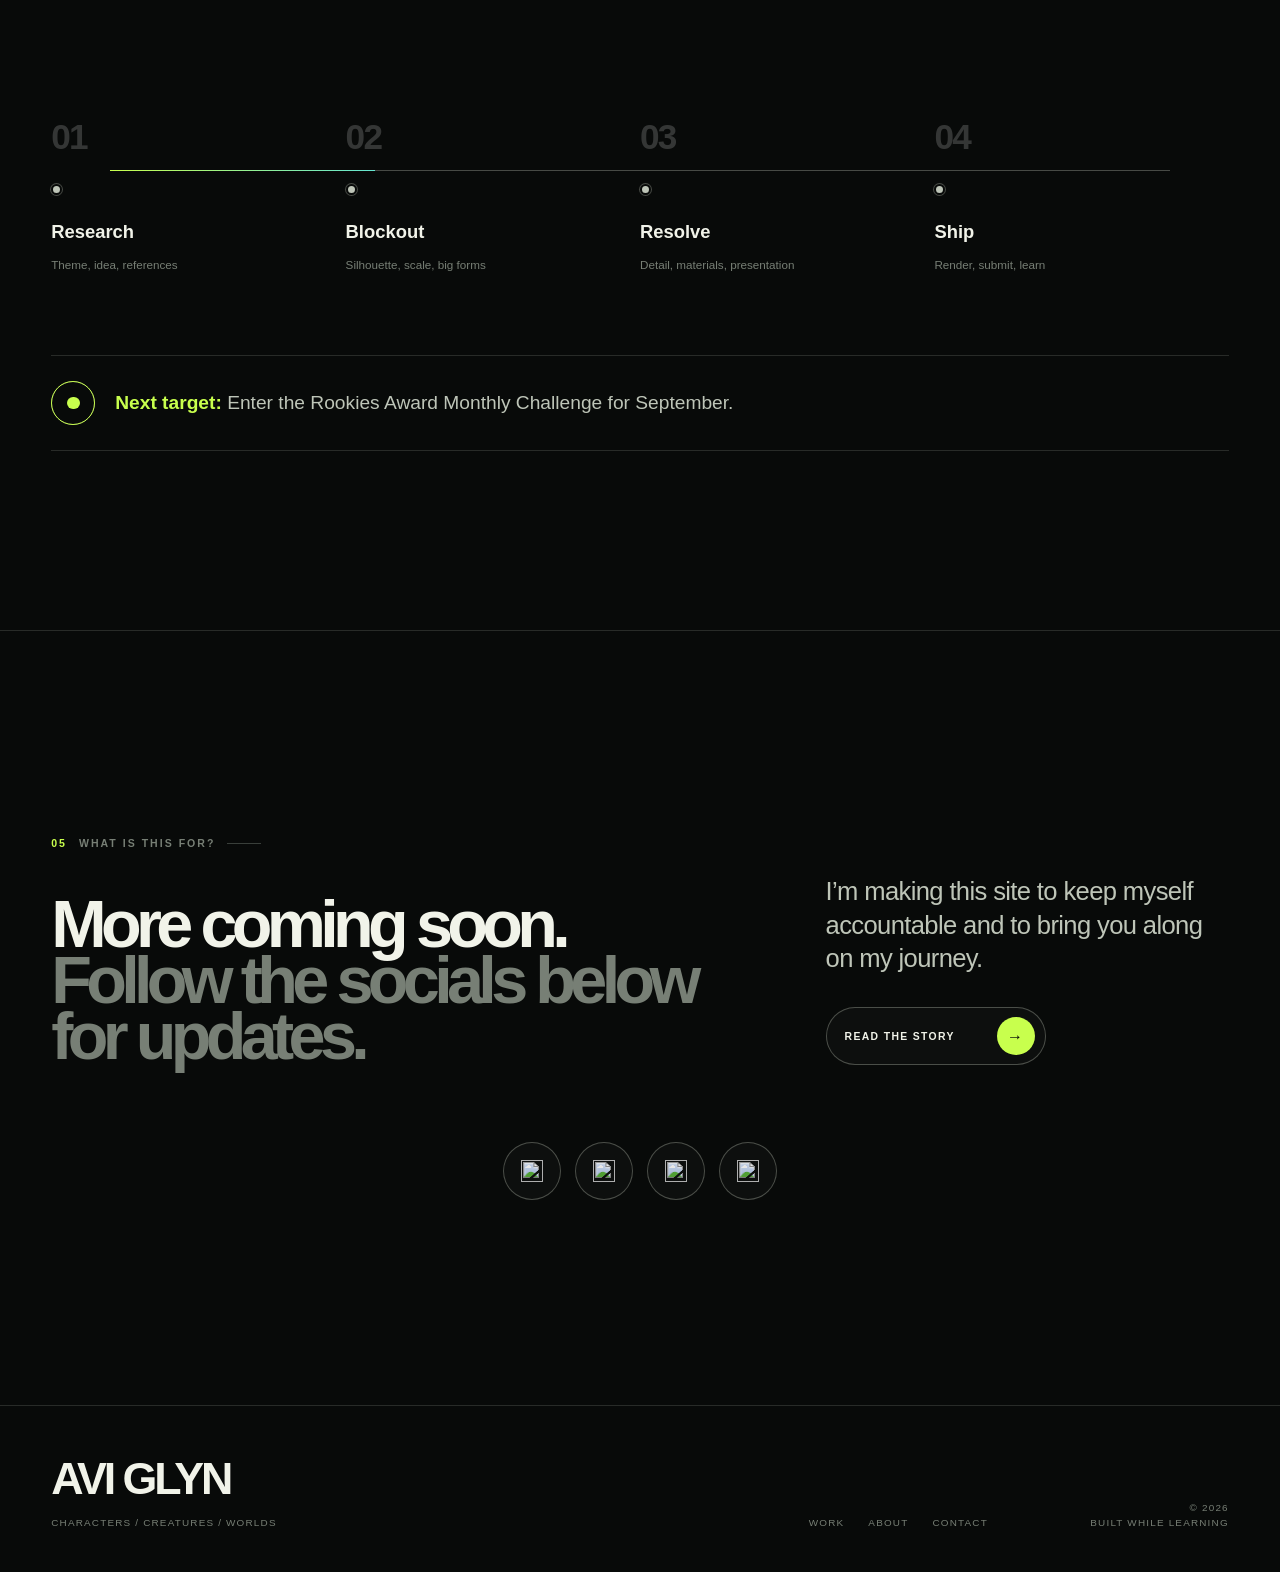
==== commit eba23443: "Add Diary to main navigation" ====
--- a/index.html
+++ b/index.html
@@ -27,6 +27,7 @@
     </div>
     <nav class="site-nav" aria-label="Main navigation">
       <a class="is-current" href="#work">Work</a>
+      <a href="diary.html">Diary</a>
       <a href="about.html">About</a>
       <a href="contact.html">Contact</a>
     </nav>
